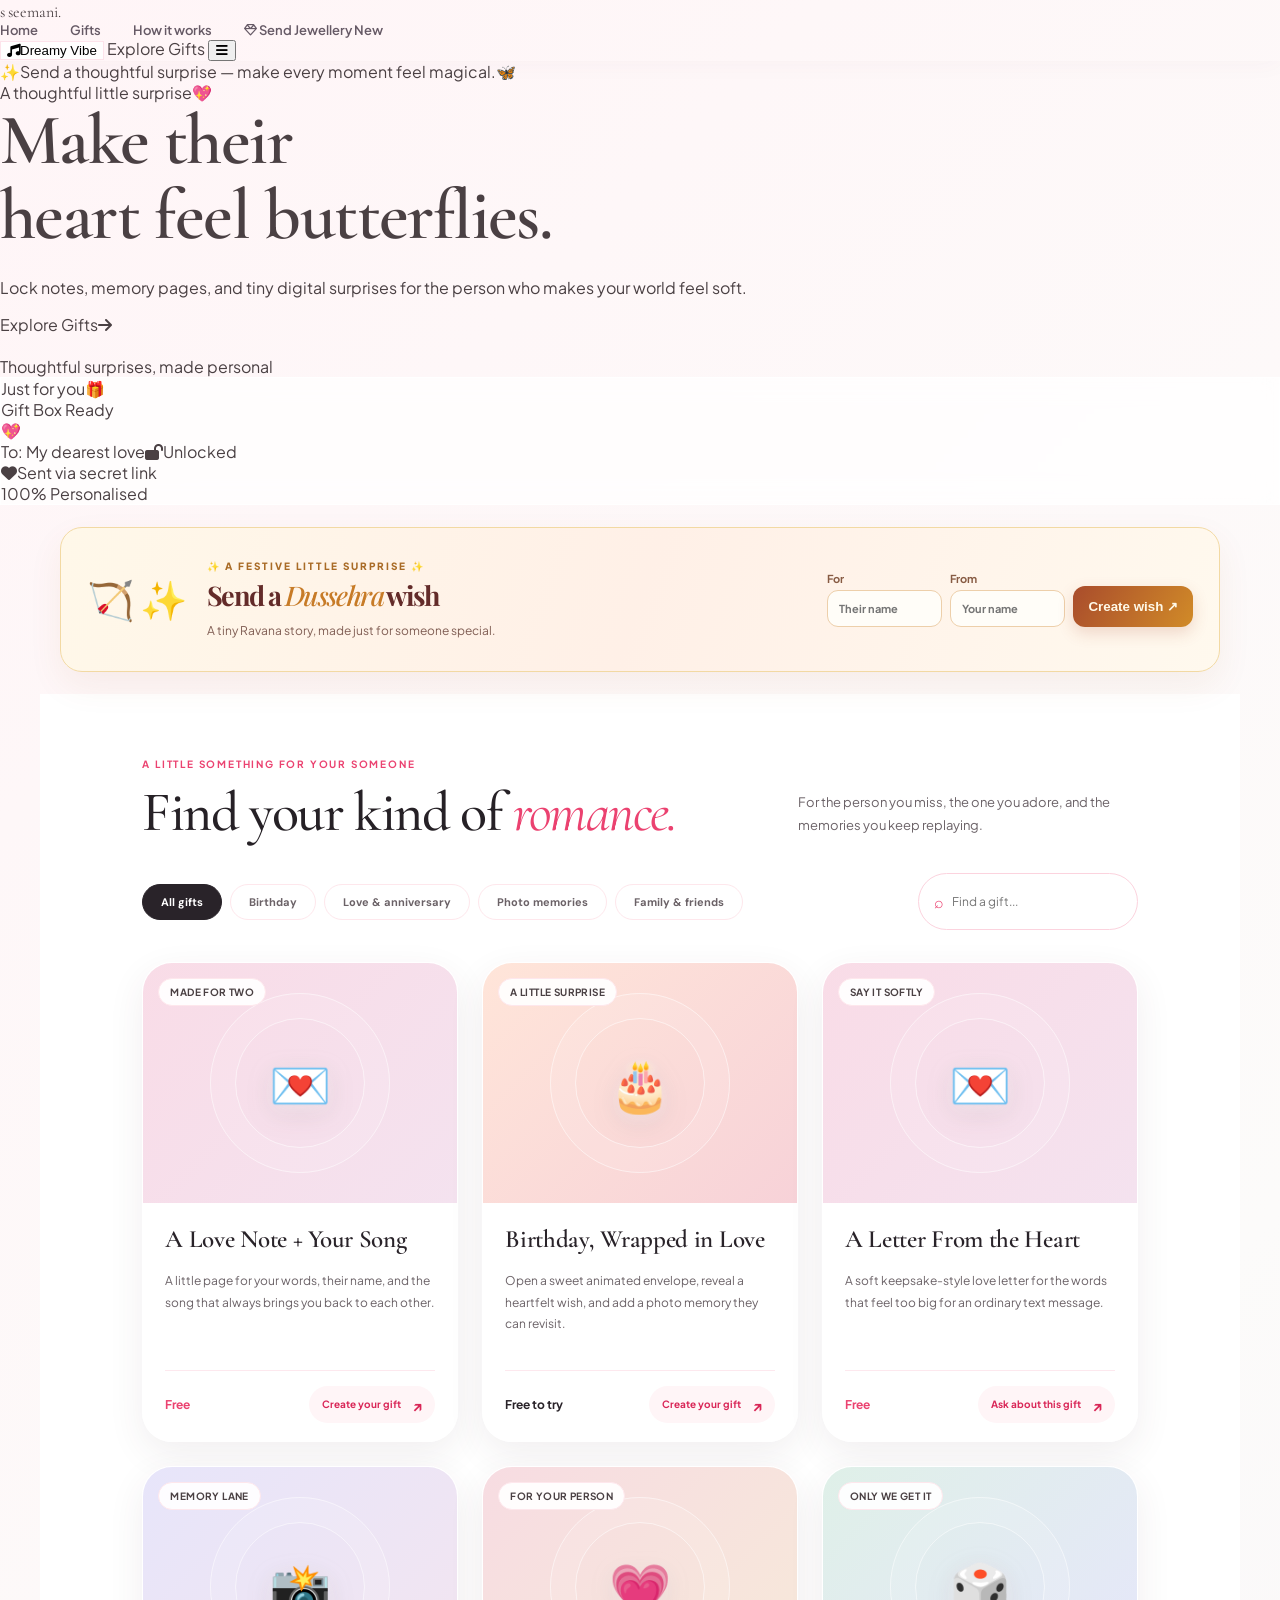
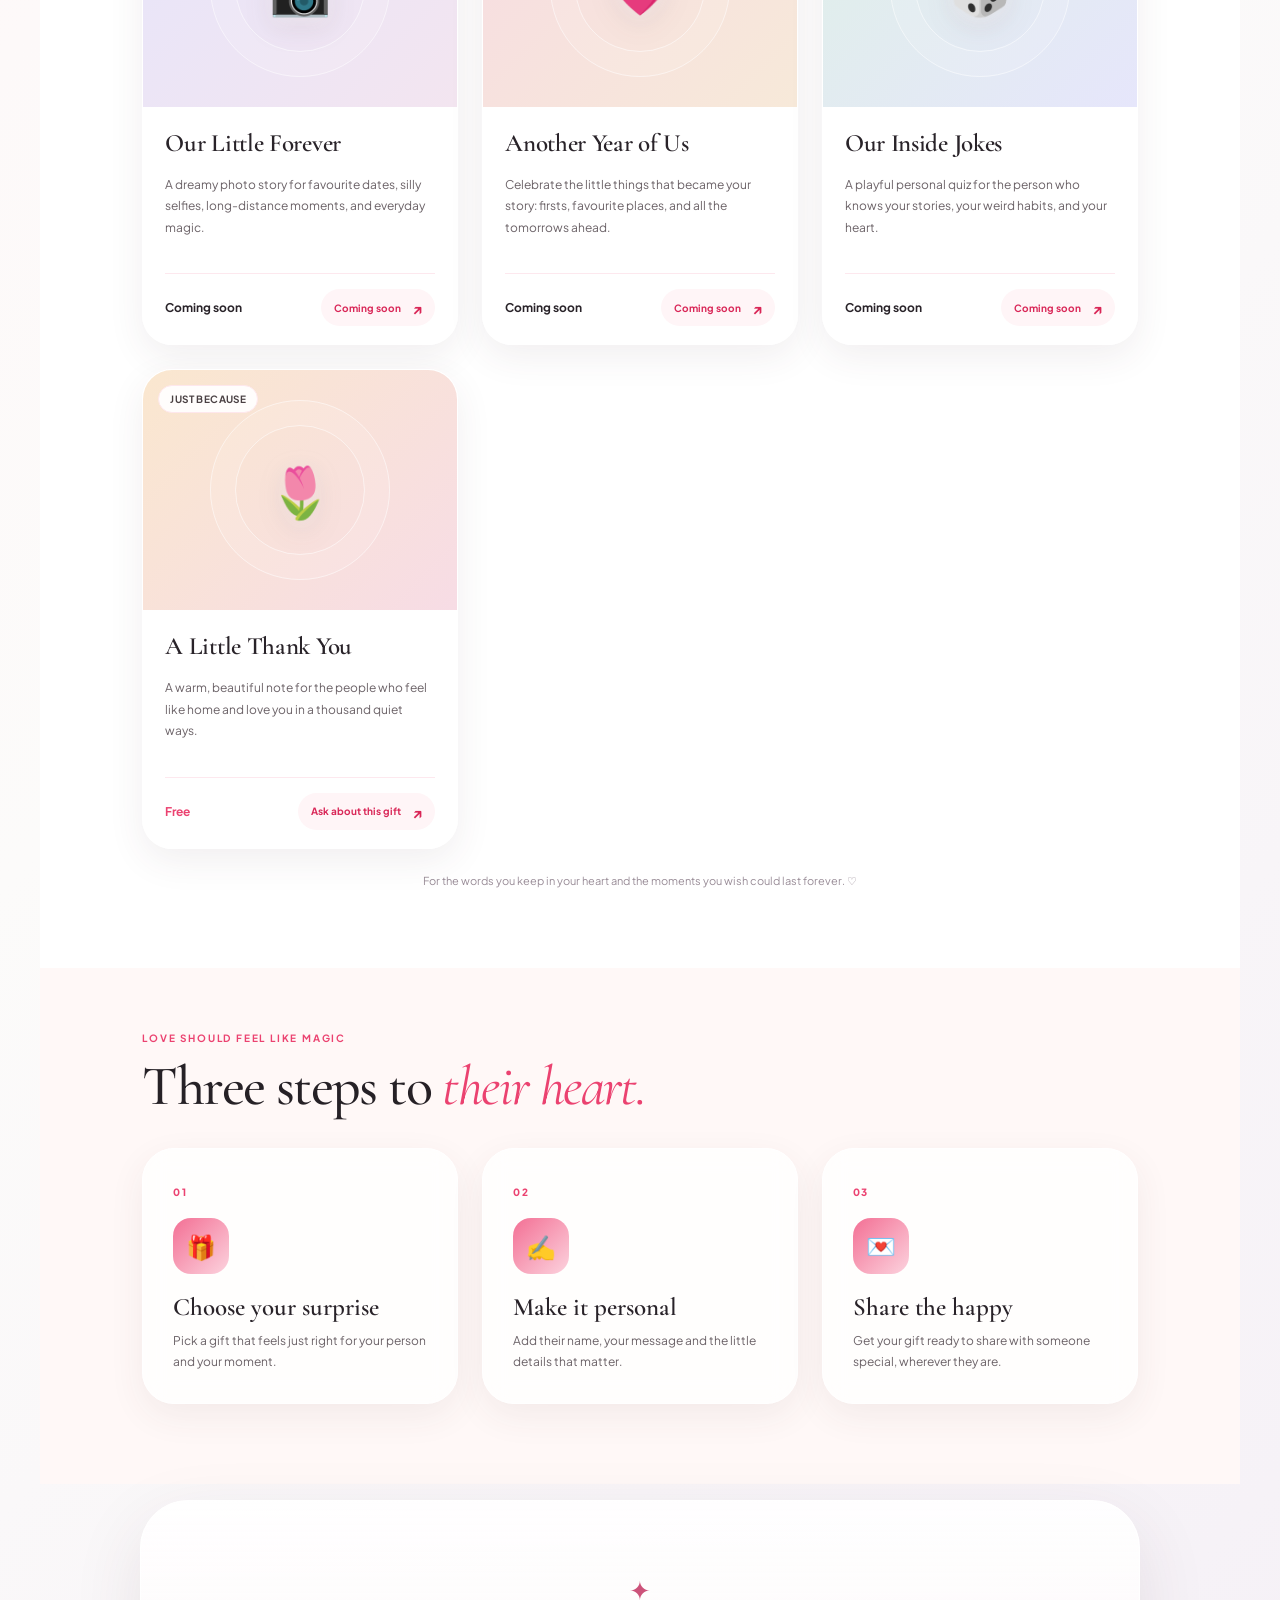
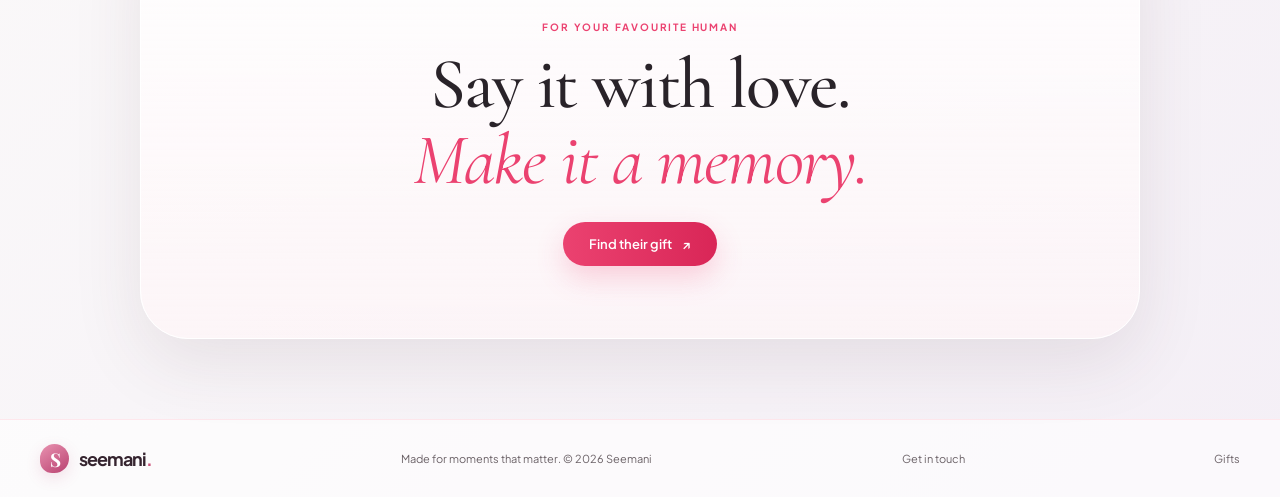
==== index.html @ 8d1d0d41 "Match homepage to supplied dreamy blush reference design" ====
<!doctype html>
<html lang="en">
<head>
  <meta charset="utf-8">
  <meta name="viewport" content="width=device-width, initial-scale=1">
  <title>Digital Gifts & Birthday Surprises | Seemani</title>
  <meta name="description" content="Create thoughtful digital gifts, birthday surprises, love letters and photo memories with Seemani. Personalize a gift and share it with someone special.">
  <link rel="canonical" href="https://seemani.in/">
  <meta name="theme-color" content="#fff8f5">
  <meta property="og:title" content="Digital Gifts & Birthday Surprises | Seemani">
  <meta property="og:description" content="Little moments, unforgettable surprises. Discover digital gifts from Seemani.">
  <meta property="og:url" content="https://seemani.in/">
  <meta property="og:type" content="website">
  <link rel="preconnect" href="https://fonts.googleapis.com">
  <link rel="preconnect" href="https://fonts.gstatic.com" crossorigin>
  <link href="https://fonts.googleapis.com/css2?family=DM+Sans:wght@400;500;600;700&family=Playfair+Display:wght@500;600;700&display=swap" rel="stylesheet">
  <link rel="stylesheet" href="gifts/store.css">
  <script src="https://cdn.tailwindcss.com"></script>
  <script>
    tailwind.config={theme:{extend:{colors:{blush:{50:'#fff5f7',100:'#fee7ec',200:'#fcd3de',300:'#f8a5bc',400:'#f36f94',500:'#eb4270',600:'#d92657'},cream:{50:'#fcfbfa',100:'#f7f4f0',200:'#ede7de',300:'#dfd4c5'},lavender:{50:'#fbf9fc',100:'#f4eff6',200:'#e8def0'}},fontFamily:{serif:['"Cormorant Garamond"','serif'],sans:['"Plus Jakarta Sans"','sans-serif']},animation:{float:'float 6s ease-in-out infinite','pulse-slow':'pulse 4s cubic-bezier(0.4,0,0.6,1) infinite'},keyframes:{float:{'0%,100%':{transform:'translateY(0px)'},'50%':{transform:'translateY(-12px)'}}}}}};
  </script>
  <link href="https://fonts.googleapis.com/css2?family=Cormorant+Garamond:ital,wght@0,400;0,500;0,600;1,400;1,600&family=Plus+Jakarta+Sans:wght@300;400;500;600;700&display=swap" rel="stylesheet">
  <link rel="stylesheet" href="https://cdnjs.cloudflare.com/ajax/libs/font-awesome/6.4.0/css/all.min.css">

  <style id="dussehra-gif-layout-hotfix">
    /* A shared GIF wish is a static card layout, never the scroll-stage overlay. */
    #dussehra-story.gif-wish .dussehra-sticky {
      display: flex;
      flex-direction: column;
      align-items: center;
      justify-content: flex-start;
      width: 100%;
      box-sizing: border-box;
    }
    #dussehra-story.gif-wish .dussehra-comic,
    #dussehra-story.gif-wish.is-wish .dussehra-comic {
      position: relative !important;
      inset: auto !important;
      left: auto !important;
      right: auto !important;
      bottom: auto !important;
      transform: none !important;
      float: none !important;
      flex: 0 1 auto;
      width: min(620px, 100%) !important;
      max-width: 100% !important;
      margin: 0 auto !important;
      box-sizing: border-box;
      align-self: center;
    }
    #dussehra-story.gif-wish .dussehra-from-plaque,
    #dussehra-story.gif-wish.is-wish .dussehra-from-plaque {
      display: none !important;
    }
  </style>

<style id="seemani-responsive-overrides">
*,*::before,*::after{box-sizing:border-box}img,video,iframe{max-width:100%}body{overflow-x:clip}
.topbar{gap:12px;flex-wrap:wrap}.topbar nav{display:flex;align-items:center;justify-content:flex-end;gap:clamp(10px,2vw,26px);flex-wrap:wrap}.topbar nav a{white-space:nowrap}
.hero{gap:clamp(24px,5vw,70px)}.hero-copy,.hero-art{min-width:0}.section-wrap{width:min(1160px,calc(100% - 40px));margin-inline:auto}
.dussehra-strip{min-width:0}.dussehra-form,.dussehra-form label{min-width:0}.dussehra-form input{max-width:100%}.dussehra-share-row{flex-wrap:wrap}.dussehra-share-row input{min-width:0}
.dussehra-story,.dussehra-strip{max-width:calc(100% - 32px)}.dussehra-sticky{padding-inline:12px}.dussehra-gif{display:block;width:min(100%,720px);height:auto;max-height:50vh;object-fit:contain}
@media(max-width:760px){
 .topbar{padding:14px 18px;align-items:flex-start}.topbar nav{width:100%;justify-content:flex-start;gap:8px 14px}.topbar nav a{font-size:12px}.topbar nav .nav-cta{margin-left:auto}
 .hero{grid-template-columns:1fr;padding:48px 22px 36px;text-align:center}.hero-copy{order:1}.hero-art{order:0;min-height:260px;transform:scale(.9);transform-origin:center}
 .hero h1{font-size:clamp(36px,9vw,54px);line-height:1.05}.hero-text{max-width:38ch;margin-inline:auto}.social-proof{justify-content:center}
 .section-heading{gap:12px;align-items:flex-start;flex-direction:column}.section-intro{max-width:55ch}.toolbar{gap:12px}.filters{display:flex;flex-wrap:wrap}.search{width:100%}
 .product-grid{grid-template-columns:repeat(2,minmax(0,1fr));gap:12px}.product-card{min-width:0}.product-info{padding:12px}.product-info h3{overflow-wrap:anywhere}
 .dussehra-strip{display:grid;grid-template-columns:auto minmax(0,1fr);gap:12px;padding:16px}.dussehra-strip-art{align-self:start}.dussehra-strip-copy{min-width:0}.dussehra-strip-copy h2{font-size:clamp(22px,5vw,28px)}
 .dussehra-form,.dussehra-share{grid-column:1/-1;width:100%}.dussehra-form{grid-template-columns:repeat(2,minmax(0,1fr))}.dussehra-form label,.dussehra-form input{min-width:0;width:100%}.dussehra-form button{grid-column:1/-1;width:100%}
 .dussehra-share-row input{flex:1 1 100%;width:100%}.dussehra-share-row button{flex:1}.dussehra-story-head{padding:28px 16px 12px}.dussehra-scroll-track{height:180vh}
 .dussehra-sticky{min-height:440px;height:88svh;max-height:760px}.dussehra-moon{width:120px;height:120px;right:5%;top:8%}.dussehra-ravana{height:220px;width:100%}
 .dussehra-heads{gap:0}.dussehra-head{width:clamp(27px,7.7vw,46px);height:clamp(37px,9vw,54px);font-size:clamp(16px,4.7vw,25px);border-width:1px}.dussehra-head:before{font-size:12px;top:-13px}
 .dussehra-body{width:100px;height:125px}.ravana-face{font-size:40px}.dussehra-arrow{font-size:56px;right:2%;top:-45px}
 .dussehra-comic{width:min(92%,420px);padding:14px 12px;bottom:12%}.dussehra-comic strong{font-size:clamp(21px,6vw,30px)}.dussehra-story-end{font-size:16px}
 .steps{grid-template-columns:1fr}footer{gap:14px}
}
@media(max-width:420px){
 .topbar{padding:12px 14px}.brand{font-size:20px}.topbar nav{gap:8px 10px}.topbar nav a{font-size:11px}.topbar nav .nav-cta{padding:9px 11px}
 .hero{padding-inline:16px}.hero-art{min-height:220px;transform:scale(.78);margin:-10px 0}.product-grid{grid-template-columns:1fr}.product-art{height:220px}
 .dussehra-story,.dussehra-strip{max-width:calc(100% - 20px);width:calc(100% - 20px)}.dussehra-form{grid-template-columns:1fr}.dussehra-form button{grid-column:auto}
 .dussehra-head{width:clamp(25px,7vw,31px);height:35px;font-size:17px}.dussehra-body{width:88px;height:112px}.ravana-face{font-size:34px}.dussehra-comic{bottom:10%}
}
</style>


<style id="reference-homepage-theme">
body{font-family:'Plus Jakarta Sans',sans-serif!important;background:linear-gradient(135deg,#fff5f7 0%,#fcfbfa 50%,#f4eff6 100%)!important;color:#4a4043}
.font-serif{font-family:'Cormorant Garamond',serif!important}
.glass-card{background:rgba(255,255,255,.75);backdrop-filter:blur(12px);-webkit-backdrop-filter:blur(12px);border:1px solid rgba(255,255,255,.8)}
.glass-pill{background:rgba(255,255,255,.85);backdrop-filter:blur(8px);border:1px solid rgba(248,165,188,.3)}
.reveal{opacity:0;transform:translateY(30px);transition:opacity .8s cubic-bezier(.16,1,.3,1),transform .8s cubic-bezier(.16,1,.3,1)}
.reveal.active{opacity:1;transform:translateY(0)}
.reference-header{box-shadow:0 3px 24px rgba(100,60,75,.035)}
.reference-nav a{white-space:nowrap}
.reference-nav.mobile-open{display:flex!important;position:absolute;top:100%;left:12px;right:12px;padding:12px;background:rgba(255,255,255,.97);border:1px solid #fee7ec;border-radius:20px;box-shadow:0 18px 40px rgba(80,40,60,.12);flex-direction:column;align-items:stretch;gap:4px}
.reference-nav.mobile-open a{padding:12px;border-radius:12px}
#main-navigation a:hover{background-color:rgba(255,245,247,.7)}
.announcement-spacer{height:1px}
.collections.section-wrap,.how.section-wrap{width:min(1200px,calc(100% - 32px));margin-left:auto;margin-right:auto}
.collections{padding-top:4rem;padding-bottom:5rem}
.collections .section-heading{display:flex;align-items:end;justify-content:space-between;gap:24px;margin-bottom:2rem}
.collections .eyebrow,.how .eyebrow,.closing .eyebrow{color:#eb4270;letter-spacing:.18em;font-size:10px;font-weight:700;text-transform:uppercase}
.collections h2,.how h2{font-family:'Cormorant Garamond',serif;font-size:clamp(2.3rem,5vw,3.5rem);font-weight:500;line-height:1.05;color:#262126}
.collections h2 em,.how h2 em,.closing h2 em{color:#eb4270;font-weight:400}
.collections .section-intro{max-width:340px;color:#6b6267;font-size:13px;line-height:1.8}
.collections .toolbar{display:flex;align-items:center;justify-content:space-between;gap:16px;margin-bottom:2rem;flex-wrap:wrap}
.collections .filters{display:flex;flex-wrap:wrap;gap:8px}
.collections .filter{border-radius:999px;padding:10px 18px;background:rgba(255,255,255,.8);border:1px solid #fee7ec;color:#6b6267;font-size:11px;font-weight:700;transition:all .2s}
.collections .filter.active,.collections .filter:hover{background:#292329;color:white;border-color:#292329}
.collections .search{display:flex;align-items:center;gap:8px;border-radius:999px;border:1px solid #fcd3de;background:rgba(255,255,255,.78);padding:9px 15px;min-width:220px;color:#eb4270}
.collections .search input{background:transparent;border:0;outline:0;min-width:0;width:100%;font:inherit;font-size:12px;color:#4a4043}
.product-grid{display:grid;grid-template-columns:repeat(3,minmax(0,1fr));gap:24px}
.product-card{background:rgba(255,255,255,.75);backdrop-filter:blur(12px);border:1px solid rgba(255,255,255,.9);border-radius:30px;overflow:hidden;box-shadow:0 12px 36px rgba(80,50,60,.08);display:flex;flex-direction:column;min-width:0;transition:transform .3s,box-shadow .3s}
.product-card:hover{transform:translateY(-5px);box-shadow:0 22px 50px rgba(80,50,60,.13)}
.product-art{height:240px;position:relative;overflow:hidden;display:flex;align-items:center;justify-content:center}
.product-image{position:absolute;inset:0;width:100%;height:100%;object-fit:cover;opacity:.86}
.product-label{position:absolute;top:15px;left:15px;z-index:2;background:rgba(255,255,255,.92);padding:7px 11px;border-radius:999px;font-size:10px;font-weight:700;color:#4a4043;border:1px solid #fee7ec}
.product-emoji{position:relative;z-index:1;font-size:50px;filter:drop-shadow(0 6px 12px rgba(80,40,60,.12))}
.product-info{padding:22px 22px 18px;display:flex;flex-direction:column;flex:1}
.product-info h3{font-family:'Cormorant Garamond',serif;font-size:25px;line-height:1.15;font-weight:600;color:#292329}
.product-info p{font-size:12px;line-height:1.8;color:#6b6267;margin-top:8px;flex:1}
.product-bottom{display:flex;align-items:center;justify-content:space-between;gap:10px;border-top:1px solid rgba(248,165,188,.25);margin-top:18px;padding-top:15px}
.product-bottom .price{font-size:12px;font-weight:700;color:#292329}
.product-bottom .price.free{color:#eb4270}
.product-link{display:inline-flex;align-items:center;gap:6px;border-radius:999px;padding:9px 13px;background:#fff5f7;color:#d92657;font-size:10px;font-weight:700;text-align:center}
.steps{display:grid;grid-template-columns:repeat(3,minmax(0,1fr));gap:24px}
.step{position:relative;background:rgba(255,255,255,.76);backdrop-filter:blur(12px);border:1px solid white;border-radius:32px;padding:30px;box-shadow:0 12px 36px rgba(80,50,60,.07);transition:transform .3s}
.step:hover{transform:translateY(-5px)}
.step-number{font-size:10px;font-weight:800;letter-spacing:.16em;color:#eb4270}
.step-icon{width:56px;height:56px;border-radius:18px;background:linear-gradient(135deg,#f36f94,#fcd3de);display:flex;align-items:center;justify-content:center;font-size:24px;margin:18px 0}
.step h3{font-family:'Cormorant Garamond',serif;font-size:25px;font-weight:600;color:#292329;margin-bottom:8px}
.step p{font-size:12px;line-height:1.8;color:#6b6267}
.how{padding-top:4rem;padding-bottom:5rem}
.how .section-heading{margin-bottom:2rem}
.closing{position:relative;overflow:hidden;text-align:center;width:min(1000px,calc(100% - 32px));margin:1rem auto 5rem;padding:clamp(38px,7vw,72px) 20px;border-radius:48px;border:1px solid white;background:linear-gradient(180deg,rgba(255,255,255,.9),rgba(255,245,247,.65));box-shadow:0 24px 70px rgba(80,50,60,.1)}
.closing h2{font-family:'Cormorant Garamond',serif;font-size:clamp(2.5rem,6vw,4.5rem);line-height:1.05;font-weight:500;color:#292329;margin:10px 0 24px}
.closing .primary-btn{display:inline-flex;align-items:center;gap:10px;text-decoration:none;background:linear-gradient(90deg,#eb4270,#d92657);color:white;padding:14px 26px;border-radius:999px;font-size:13px;font-weight:600;box-shadow:0 12px 28px rgba(235,66,112,.22)}
footer{display:flex;align-items:center;justify-content:space-between;gap:16px;flex-wrap:wrap;padding:24px max(20px,calc((100vw - 1200px)/2));background:rgba(255,255,255,.65);border-top:1px solid #fee7ec;color:#6b6267;font-size:11px}
@media(max-width:767px){
 .reference-nav{display:none}
 .reference-nav.mobile-open{display:flex!important}
 .collections .section-heading{align-items:flex-start;flex-direction:column}
 .collections .section-intro{max-width:520px}
 .product-grid{grid-template-columns:repeat(2,minmax(0,1fr));gap:12px}
 .product-art{height:clamp(145px,38vw,220px)}
 .product-info{padding:14px}
 .product-info h3{font-size:20px}
 .product-bottom{align-items:flex-start;flex-direction:column}
 .product-link{max-width:100%}
 .steps{grid-template-columns:1fr}
 .closing{border-radius:30px}
 footer{justify-content:center;text-align:center}
}
@media(max-width:430px){
 .product-grid{grid-template-columns:1fr}
 .product-art{height:220px}
 .product-info{padding:18px}
 .product-info h3{font-size:23px}
 .product-bottom{flex-direction:row;align-items:center}
 .collections .filters{gap:6px}
 .collections .filter{padding:9px 12px;font-size:10px}
 .collections .search{width:100%;min-width:0}
}
@media(prefers-reduced-motion:reduce){.reveal{opacity:1;transform:none;transition:none}*,*:before,*:after{scroll-behavior:auto!important;animation-duration:.01ms!important;animation-iteration-count:1!important;transition-duration:.01ms!important}}
</style>

</head>
<body>
  <header class="reference-header sticky top-0 z-40 bg-white/70 backdrop-blur-md border-b border-blush-100/60 transition-all duration-300">
    <div class="max-w-7xl mx-auto px-4 sm:px-6 lg:px-8 min-h-20 py-3 flex items-center justify-between gap-3">
      <a href="./" class="flex items-center space-x-2 group shrink-0" aria-label="Seemani home">
        <span class="w-10 h-10 rounded-full bg-gradient-to-tr from-blush-400 to-blush-200 flex items-center justify-center text-white font-serif text-xl shadow-md shadow-blush-200 group-hover:scale-105 transition-transform">s</span>
        <span class="font-serif text-2xl tracking-wide font-bold text-gray-800">seemani<span class="text-blush-500">.</span></span>
      </a>
      <nav id="main-navigation" aria-label="Main navigation" class="reference-nav hidden md:flex items-center gap-5 lg:gap-8 text-sm font-medium text-gray-600">
        <a href="./" class="hover:text-blush-500 transition-colors">Home</a>
        <a href="#collections" class="hover:text-blush-500 transition-colors">Gifts</a>
        <a href="#how-it-works" class="hover:text-blush-500 transition-colors">How it works</a>
        <a href="/jwellery/" class="text-blush-500 font-semibold hover:opacity-80 transition-opacity flex items-center gap-1.5"><i class="fa-regular fa-gem text-xs"></i> Send Jewellery <span class="bg-blush-100 text-blush-600 text-[10px] px-1.5 py-0.5 rounded-full uppercase tracking-wider">New</span></a>
      </nav>
      <div class="flex items-center gap-2 sm:gap-3 shrink-0">
        <button type="button" id="music-btn" class="glass-pill px-3 py-2 rounded-full text-xs font-semibold text-gray-700 hover:bg-blush-50 transition-all flex items-center gap-2 shadow-sm" aria-pressed="false" title="Toggle dreamy vibe"><i class="fa-solid fa-music text-blush-400" id="music-icon"></i><span class="hidden sm:inline" id="music-text">Dreamy Vibe</span></button>
        <a href="#collections" class="bg-gradient-to-r from-blush-500 to-blush-400 text-white px-4 sm:px-5 py-2.5 rounded-full text-xs sm:text-sm font-medium shadow-md shadow-blush-200 hover:shadow-lg hover:from-blush-600 hover:to-blush-500 transition-all whitespace-nowrap">Explore Gifts</a>
        <button type="button" id="mobile-menu-btn" class="md:hidden w-10 h-10 rounded-full border border-blush-200 bg-white/80 text-gray-700 flex items-center justify-center" aria-label="Open navigation" aria-expanded="false" aria-controls="main-navigation"><i class="fa-solid fa-bars"></i></button>
      </div>
    </div>
  </header>
  <div class="bg-gradient-to-r from-blush-50 via-pink-50 to-lavender-50 border-b border-blush-100 py-3 px-4 text-center">
    <div class="max-w-7xl mx-auto flex items-center justify-center gap-2 text-xs sm:text-sm text-gray-700">
      <span class="text-blush-500 text-base">✨</span><span class="font-medium">Send a thoughtful surprise — make every moment feel magical.</span><span class="text-blush-500 text-base hidden sm:inline">🦋</span>
    </div>
  </div>
  <main>
    <section class="relative pt-10 sm:pt-12 pb-14 sm:pb-20 px-4 sm:px-6 lg:px-8 max-w-7xl mx-auto overflow-hidden">
      <div class="grid grid-cols-1 lg:grid-cols-12 gap-8 lg:gap-12 items-center">
        <div class="lg:col-span-7 space-y-6 text-center lg:text-left reveal">
          <div class="inline-flex items-center space-x-2 px-3.5 py-1.5 rounded-full bg-blush-100/70 border border-blush-200 text-blush-600 text-xs font-semibold tracking-wide uppercase"><span>A thoughtful little surprise</span><span>💖</span></div>
          <h1 class="font-serif text-5xl sm:text-7xl lg:text-8xl font-normal text-gray-900 tracking-tight leading-[1.05]">Make their<br>heart <span class="italic font-light text-blush-500 font-serif">feel butterflies.</span></h1>
          <p class="text-gray-600 text-base sm:text-lg max-w-xl mx-auto lg:mx-0 font-normal leading-relaxed">Lock notes, memory pages, and tiny digital surprises for the person who makes your world feel soft.</p>
          <div class="flex flex-wrap items-center justify-center lg:justify-start gap-4 pt-2">
            <a href="#collections" class="bg-gray-900 text-white px-7 sm:px-8 py-3.5 sm:py-4 rounded-full font-medium text-sm shadow-xl shadow-gray-200 hover:bg-blush-500 hover:shadow-blush-200 transition-all transform hover:-translate-y-1 inline-flex items-center gap-2"><span>Explore Gifts</span><i class="fa-solid fa-arrow-right text-xs"></i></a>
            <div class="flex items-center gap-3 px-4 py-2 bg-white/60 rounded-full border border-blush-100 shadow-sm">
              <div class="flex -space-x-2"><img class="w-7 h-7 rounded-full border-2 border-white object-cover" src="https://images.unsplash.com/photo-1534528741775-53994a69daeb?w=100&auto=format&fit=crop&q=80" alt=""><img class="w-7 h-7 rounded-full border-2 border-white object-cover" src="https://images.unsplash.com/photo-1517841905240-472988babdf9?w=100&auto=format&fit=crop&q=80" alt=""><img class="w-7 h-7 rounded-full border-2 border-white object-cover" src="https://images.unsplash.com/photo-1539571696357-5a69c17a67c6?w=100&auto=format&fit=crop&q=80" alt=""></div>
              <span class="text-xs font-semibold text-gray-700">Thoughtful surprises, made personal</span>
            </div>
          </div>
        </div>
        <div class="lg:col-span-5 relative flex justify-center reveal mt-5 lg:mt-0">
          <div class="absolute w-64 h-64 sm:w-72 sm:h-72 bg-gradient-to-tr from-blush-200 to-pink-200 rounded-full blur-3xl opacity-60 -z-10 animate-pulse-slow"></div>
          <div class="glass-card p-5 sm:p-8 rounded-[2.5rem] shadow-2xl relative w-full max-w-md border border-white/80 animate-float">
            <div class="absolute -top-4 -right-1 sm:-right-2 bg-white px-4 py-1.5 rounded-full shadow-md border border-blush-100 text-xs font-bold text-blush-500 flex items-center gap-1.5 animate-bounce"><span>Just for you</span><span>🎁</span></div>
            <div class="bg-gradient-to-br from-blush-100 via-pink-50 to-lavender-50 rounded-3xl p-5 sm:p-6 relative overflow-hidden flex flex-col items-center text-center">
              <div class="absolute top-3 left-4 text-[10px] sm:text-xs font-semibold text-blush-600 tracking-wider uppercase">Gift Box Ready</div>
              <div class="my-6 sm:my-7 relative">
                <div class="w-32 h-32 sm:w-36 sm:h-36 bg-gradient-to-br from-blush-400 to-blush-500 rounded-3xl shadow-xl flex items-center justify-center transform rotate-3 hover:rotate-0 transition-transform duration-500 relative">
                  <div class="absolute inset-y-0 w-8 bg-pink-200/90 shadow-inner"></div><div class="absolute inset-x-0 h-8 bg-pink-200/90 shadow-inner"></div><div class="absolute -top-6 w-16 h-8 border-4 border-pink-200 rounded-full -rotate-12"></div><div class="absolute -top-6 w-16 h-8 border-4 border-pink-200 rounded-full rotate-12"></div><div class="relative z-10 text-white text-3xl">💖</div>
                </div>
              </div>
              <div class="bg-white/80 backdrop-blur-sm px-4 py-2 rounded-2xl shadow-sm border border-blush-100 text-xs font-medium text-gray-700 flex items-center justify-between gap-3 w-full"><span class="text-gray-500">To: My dearest love</span><span class="text-blush-500 font-bold whitespace-nowrap"><i class="fa-solid fa-lock-open mr-1"></i>Unlocked</span></div>
            </div>
            <div class="mt-6 flex items-center justify-between gap-3 px-2"><div class="flex items-center gap-2 text-gray-500 text-xs"><i class="fa-solid fa-heart text-blush-400"></i><span>Sent via secret link</span></div><span class="text-[10px] sm:text-xs font-bold text-gray-800 bg-blush-50 px-3 py-1 rounded-full border border-blush-100 text-right">100% Personalised</span></div>
          </div>
        </div>
      </div>
    </section>
    <section class="dussehra-strip" aria-label="Create a Dussehra greeting"><div class="dussehra-strip-art">🏹 ✨</div><div class="dussehra-strip-copy"><p>✨ A FESTIVE LITTLE SURPRISE ✨</p><h2>Send a <em>Dussehra</em> wish</h2><span>A tiny Ravana story, made just for someone special.</span></div><form id="dussehra-form" class="dussehra-form"><label><span>For</span><input id="dussehra-to" maxlength="48" required placeholder="Their name"></label><label><span>From</span><input id="dussehra-from" maxlength="48" required placeholder="Your name"></label><button type="submit">Create wish ↗</button></form><div id="dussehra-share" class="dussehra-share" hidden><label for="dussehra-share-url">Your shareable wish link</label><div class="dussehra-share-row"><input id="dussehra-share-url" readonly aria-label="Shareable Dussehra wish URL"><button id="dussehra-copy" type="button">Copy link</button><button id="dussehra-native-share" type="button">Share ↗</button></div><p>Anyone opening this link will see your names and the animated Dussehra story.</p></div></section>
    <section id="dussehra-story" class="dussehra-story" hidden><div class="dussehra-story-head"><p>THE TEN-HEADED GIGGLE</p><h2>Scroll to tell the <em>Dussehra story</em></h2><span>Watch the magic unfold as you scroll.</span></div><button id="dussehra-play" class="dussehra-play" type="button">▶ Play the story</button><div class="dussehra-scroll-track" id="dussehra-track"><div class="dussehra-sticky"><img class="dussehra-gif" src="/serverless/seemani_ravana_dussehra.gif" alt="Animated Ravana Dussehra greeting" loading="eager"><div class="dussehra-moon"></div><div class="dussehra-festive-lights">✦　·　✧　·　✦　·　✧　·　✦</div><div class="dussehra-ravana"><div class="dussehra-heads" id="dussehra-heads"></div><div class="dussehra-body"><span class="ravana-crown">♛</span><span class="ravana-face">😆</span><span class="ravana-tummy">✦</span></div><div class="dussehra-arrow" id="dussehra-arrow">➶</div></div><div class="dussehra-comic" id="dussehra-comic"><span class="comic-stars">✦ ✧ ✦</span><strong id="dussehra-message">Happy Dussehra!</strong><small id="dussehra-signoff">With festive wishes ♡</small></div><p class="dussehra-scroll-hint" id="dussehra-hint">↓ SCROLL TO MAKE MAGIC ↓</p><div class="dussehra-ground"></div></div></div><p class="dussehra-story-end">May goodness win, laughter stay, and your year shine bright. ✨</p><div class="dussehra-create-own"><p>Want to surprise someone your own way?</p><a href="gifts/#collections" class="dussehra-own-btn">Create your own <span aria-hidden="true">↗</span></a></div></section>
    <section class="collections section-wrap" id="collections">
      <div class="section-heading"><div><p class="eyebrow">A LITTLE SOMETHING FOR YOUR SOMEONE</p><h2>Find your kind of <em>romance.</em></h2></div><p class="section-intro">For the person you miss, the one you adore, and the memories you keep replaying.</p></div>
      <div class="toolbar">
        <div class="filters" role="group" aria-label="Filter products">
          <button class="filter active" data-category="all" aria-pressed="true">All gifts</button>
          <button class="filter" data-category="birthday" aria-pressed="false">Birthday</button>
          <button class="filter" data-category="love" aria-pressed="false">Love & anniversary</button>
          <button class="filter" data-category="memories" aria-pressed="false">Photo memories</button>
          <button class="filter" data-category="family" aria-pressed="false">Family & friends</button>
        </div>
        <label class="search"><span aria-hidden="true">⌕</span><input id="search" type="search" placeholder="Find a gift..." aria-label="Search gifts"></label>
      </div>
      <div id="product-grid" class="product-grid" aria-live="polite"><div class="loading-card">Finding something lovely for you…</div></div>
      <p class="catalog-note" id="catalog-note">More thoughtful surprises are on the way.</p>
    </section>
    <section class="how section-wrap" id="how-it-works">
      <div class="section-heading"><div><p class="eyebrow">LOVE SHOULD FEEL LIKE MAGIC</p><h2>Three steps to <em>their heart.</em></h2></div></div>
      <div class="steps">
        <article class="step"><span class="step-number">01</span><div class="step-icon">🎁</div><h3>Choose your surprise</h3><p>Pick a gift that feels just right for your person and your moment.</p></article>
        <article class="step"><span class="step-number">02</span><div class="step-icon">✍️</div><h3>Make it personal</h3><p>Add their name, your message and the little details that matter.</p></article>
        <article class="step"><span class="step-number">03</span><div class="step-icon">💌</div><h3>Share the happy</h3><p>Get your gift ready to share with someone special, wherever they are.</p></article>
      </div>
    </section>
    <section class="closing">
      <div class="closing-spark">✦</div><p class="eyebrow">FOR YOUR FAVOURITE HUMAN</p><h2>Say it with love.<br><em>Make it a memory.</em></h2><a href="#collections" class="primary-btn">Find their gift <span aria-hidden="true">↗</span></a>
    </section>
  </main>
  <footer><a class="brand" href="./"><span class="brand-mark">S</span><span>seemani<span class="brand-dot">.</span></span></a><p>Made for moments that matter. © <span id="year"></span> Seemani</p><a href="mailto:hello@seemani.in">Get in touch</a><a href="gifts/">Gifts</a></footer>
  <style>
    .dussehra-strip{margin:22px auto 0;width:min(1160px,calc(100% - 36px));min-height:145px;display:flex;align-items:center;gap:24px;padding:22px 28px;border:1px solid #f2d9a3;border-radius:22px;background:radial-gradient(ellipse at 8% 10%,#fff0cf 0,transparent 40%),linear-gradient(110deg,#fff8e9,#fff0e7 52%,#fff9ee);box-shadow:0 14px 35px #a15a1912;position:relative;overflow:hidden}
    .dussehra-strip-art{font-size:28px;display:flex;gap:5px;align-items:center;flex-shrink:0}.dussehra-strip-art span:first-child{font-size:48px;filter:drop-shadow(0 4px 4px #c77d3540)}
    .dussehra-strip-copy{flex:1;min-width:180px}.dussehra-strip-copy p,.dussehra-story-head p{font-size:10px;letter-spacing:2px;color:#a96b26;font-weight:800;margin:0 0 5px}.dussehra-strip-copy h2{font:700 27px 'Playfair Display',serif;color:#632b29;margin:0 0 5px}.dussehra-strip-copy h2 em{color:#c77b27}.dussehra-strip-copy>span{font-size:12px;color:#805e54}
    .dussehra-form{display:flex;align-items:end;gap:9px}.dussehra-form label{display:grid;gap:5px;font-size:11px;font-weight:700;color:#875b43}.dussehra-form input{width:125px;min-width:0;padding:11px 12px;border:1px solid #edcfaa;border-radius:11px;background:#fffdf8;font:inherit;color:#632b29;outline-color:#d49a46}.dussehra-form button,.dussehra-play{border:0;border-radius:12px;background:linear-gradient(120deg,#a94c2c,#d18b28);color:#fff9e8;padding:13px 15px;font-weight:800;white-space:nowrap;cursor:pointer;box-shadow:0 6px 16px #a94c2c30}
    .dussehra-share{flex:1 0 100%;margin:4px 0 0;padding:13px 15px;border:1px solid #ebd0a7;border-radius:14px;background:#fffdf8}.dussehra-share[hidden]{display:none}.dussehra-share>label{display:block;font-size:11px;font-weight:800;color:#875b43;margin-bottom:7px}.dussehra-share-row{display:flex;gap:7px}.dussehra-share-row input{flex:1;min-width:0;border:1px solid #edcfaa;border-radius:9px;padding:10px;font:12px 'DM Sans',sans-serif;color:#632b29;background:white}.dussehra-share-row button{border:0;border-radius:9px;padding:10px 12px;background:#713c36;color:#fff8e8;font-size:11px;font-weight:800;cursor:pointer;white-space:nowrap}.dussehra-share>p{font-size:11px;color:#805e54;margin:7px 0 0}.dussehra-form{flex-wrap:wrap}
    .dussehra-story{margin:24px auto 45px;width:min(1160px,calc(100% - 36px));border-radius:25px;overflow:hidden;background:linear-gradient(180deg,#17122c,#2d1640 70%,#6b2b30);color:#fff5d7;position:relative}.dussehra-story[hidden]{display:none}.dussehra-story-head{text-align:center;padding:35px 18px 12px}.dussehra-story-head h2{font:700 clamp(26px,4vw,42px) 'Playfair Display',serif;margin:5px 0 8px}.dussehra-story-head h2 em{color:#ffd28b}.dussehra-story-head>span{font-size:13px;color:#e5c9d4}.dussehra-play{display:block;margin:8px auto 0;background:linear-gradient(120deg,#e2a34c,#bd4b51);position:relative;z-index:3}
    .dussehra-scroll-track{height:230vh;position:relative}.dussehra-sticky{height:100vh;min-height:510px;max-height:850px;position:sticky;top:0;overflow:hidden;display:flex;flex-direction:column;align-items:center;justify-content:center;background:radial-gradient(ellipse at 50% 43%,#65325e 0,transparent 48%),linear-gradient(180deg,#17122c,#3b1b45 75%,#6b2b30)}
    .dussehra-moon{position:absolute;width:190px;height:190px;top:7%;right:12%;border-radius:50%;background:radial-gradient(circle,#ffe9b3 0,#ffcb8b70 45%,transparent 70%);opacity:.6}.dussehra-festive-lights{position:absolute;top:8%;color:#ffd78b;letter-spacing:8px;animation:dussehraTwinkle 2.5s ease-in-out infinite alternate}.dussehra-ground{position:absolute;bottom:-90px;left:-5%;width:110%;height:170px;background:radial-gradient(ellipse,#b65a4e 0,#602c45 45%,transparent 72%);border-radius:50%}
    .dussehra-ravana{position:relative;width:min(720px,94%);height:300px;z-index:2;display:flex;justify-content:center;align-items:flex-end;transform:translateY(0)}.dussehra-heads{position:absolute;top:12px;width:100%;display:flex;justify-content:center;gap:clamp(0px,.7vw,8px);z-index:2}.dussehra-head{width:clamp(35px,7.4vw,64px);height:clamp(45px,8vw,68px);border:2px solid #ffd786;border-radius:48% 48% 42% 42%;background:linear-gradient(145deg,#ffcf8a,#d86b4b);box-shadow:0 0 18px #ffbe6245;display:flex;align-items:center;justify-content:center;font-size:clamp(22px,3.5vw,34px);position:relative;transform-origin:bottom center;transition:transform .55s cubic-bezier(.2,.8,.2,1),opacity .35s}.dussehra-head:before{content:'♛';position:absolute;top:-17px;color:#ffe8a1;font-size:17px;text-shadow:0 0 7px #ffc45c}.dussehra-head:nth-child(even){margin-top:18px}.dussehra-body{width:150px;height:170px;border-radius:70px 70px 30px 30px;background:linear-gradient(120deg,#f4a34e,#b93f3d);border:3px solid #ffd68a;display:flex;flex-direction:column;align-items:center;justify-content:center;gap:2px;box-shadow:0 0 35px #ffbd5a40;position:relative}.ravana-crown{font-size:28px;color:#ffe9a5}.ravana-face{font-size:57px;line-height:1.05}.ravana-tummy{font-size:24px;color:#ffedb4}.dussehra-arrow{position:absolute;right:8%;top:-100px;font-size:76px;color:#fff0b5;text-shadow:0 0 20px #ffbd5d;opacity:0;transform:rotate(35deg);z-index:4}.dussehra-comic{position:absolute;z-index:5;bottom:19%;left:50%;transform:translate(-50%,18px) scale(.85);width:min(440px,86%);padding:18px 22px;border:3px solid #ffd991;border-radius:22px;background:#fff7dc;color:#692b37;text-align:center;opacity:0;transition:opacity .5s,transform .5s;box-shadow:0 10px 35px #11071c66}.dussehra-comic:after{content:'';position:absolute;bottom:-17px;left:50%;border-width:17px 15px 0;border-style:solid;border-color:#ffd991 transparent transparent;transform:translateX(-50%)}.dussehra-comic strong{display:block;font:700 clamp(24px,4vw,36px) 'Playfair Display',serif;color:#a64b26;text-shadow:0 1px #ffdda0}.dussehra-comic small{display:block;margin-top:8px;font-weight:700;color:#7d4c45}.comic-stars{display:block;color:#d69b36;letter-spacing:9px;margin-bottom:6px}.dussehra-scroll-hint{position:absolute;z-index:5;bottom:7%;font-size:10px;letter-spacing:2px;color:#ffe2a2;animation:dussehraHint 1.5s ease-in-out infinite}.dussehra-story-end{text-align:center;padding:18px;font:italic 19px 'Playfair Display',serif;color:#ffe0a2}
    .dussehra-story.is-fallen .dussehra-head{transform:translate(var(--fall-x,0px),220px) rotate(var(--fall-r,70deg));opacity:.15}.dussehra-story.is-fallen .dussehra-arrow{opacity:1;top:16%;transition:top .65s ease,opacity .2s}.dussehra-story.is-wish .dussehra-head{transform:translateY(0) rotate(0);opacity:1}.dussehra-story.is-wish .dussehra-comic{opacity:1;transform:translate(-50%,0) scale(1)}.dussehra-story.is-wish .dussehra-scroll-hint{opacity:0}
    @keyframes dussehraTwinkle{from{opacity:.35;transform:translateY(0)}to{opacity:1;transform:translateY(5px)}}@keyframes dussehraHint{50%{transform:translateY(7px);opacity:.55}}
    @media(max-width:850px){.dussehra-strip{flex-wrap:wrap;gap:13px;padding:20px}.dussehra-strip-copy{flex:1}.dussehra-form{width:100%;display:grid;grid-template-columns:1fr 1fr}.dussehra-form input{width:100%;box-sizing:border-box}.dussehra-form button{grid-column:1/-1}.dussehra-strip-art{font-size:22px}.dussehra-story{width:calc(100% - 20px)}.dussehra-ravana{height:260px}.dussehra-body{width:120px;height:145px}.ravana-face{font-size:47px}.dussehra-head:nth-child(even){margin-top:12px}.dussehra-comic{bottom:14%}}
    @media(prefers-reduced-motion:reduce){.dussehra-head,.dussehra-comic{transition:none!important}.dussehra-festive-lights,.dussehra-scroll-hint{animation:none!important}}
  </style>
  <script>
  (() => {
    const form=document.getElementById('dussehra-form'), story=document.getElementById('dussehra-story'), track=document.getElementById('dussehra-track'), heads=document.getElementById('dussehra-heads'), msg=document.getElementById('dussehra-message'), sign=document.getElementById('dussehra-signoff'), play=document.getElementById('dussehra-play');
    if(!form||!story||!track||!heads)return;
    const faces=['😆','😜','😹','😏','😂','😈','🤭','😎','😝','🤣'];
    faces.forEach((face,i)=>{const h=document.createElement('span');h.className='dussehra-head';h.textContent=face;h.style.setProperty('--fall-x',((i%2?1:-1)*(22+(i%4)*13))+'px');h.style.setProperty('--fall-r',((i%2?1:-1)*(45+(i%3)*25))+'deg');h.setAttribute('aria-label','Ravana head '+(i+1));heads.appendChild(h)});
    let animFrame=0, autoTimer=null, generated=false;
    function progress(){if(!generated)return;const rect=track.getBoundingClientRect(), available=track.offsetHeight-innerHeight;const p=Math.max(0,Math.min(1,-rect.top/Math.max(1,available)));story.classList.toggle('is-fallen',p>=.28&&p<.66);story.classList.toggle('is-wish',p>=.66);if(p<.28){story.classList.remove('is-fallen','is-wish')}const hint=document.getElementById('dussehra-hint');if(hint)hint.textContent=p<.28?'↓ SCROLL — HERE COME THE ARROWS ↓':p<.66?'✨ TEN HEADS DOWN! KEEP GOING ✨':'🎉 THE FESTIVE WISH IS HERE 🎉'}
    function onScroll(){if(!animFrame)animFrame=requestAnimationFrame(()=>{progress();animFrame=0})}
    form.addEventListener('submit',e=>{e.preventDefault();const to=document.getElementById('dussehra-to').value.trim(),from=document.getElementById('dussehra-from').value.trim();if(!to||!from)return;msg.textContent='Happy Dussehra, '+to+'!';sign.textContent='With festive wishes, from '+from+' ♡';story.hidden=false;generated=true;story.classList.remove('is-fallen','is-wish');story.scrollIntoView({behavior:matchMedia('(prefers-reduced-motion: reduce)').matches?'auto':'smooth',block:'start'});setTimeout(progress,450)});
    window.addEventListener('scroll',onScroll,{passive:true});window.addEventListener('resize',onScroll);
    play.addEventListener('click',()=>{if(autoTimer)clearInterval(autoTimer);const reduced=matchMedia('(prefers-reduced-motion: reduce)').matches;let p=0;track.scrollIntoView({behavior:reduced?'auto':'smooth',block:'start'});autoTimer=setInterval(()=>{p+=.012;const max=track.offsetHeight-innerHeight;window.scrollTo({top:window.scrollY+max*.012,behavior:'auto'});if(p>=1){clearInterval(autoTimer);autoTimer=null;progress()}},reduced?30:40)});
  })();
  </script>
  <style>
.dussehra-strip{margin:22px auto;width:min(1160px,calc(100% - 36px));display:flex;align-items:center;gap:20px;padding:22px 26px;border:1px solid #f2d9a3;border-radius:22px;background:linear-gradient(110deg,#fff8e9,#fff0e7,#fff9ee);box-shadow:0 14px 35px #a15a1912}.dussehra-strip-art{font-size:38px}.dussehra-strip-copy{flex:1}.dussehra-strip-copy p,.dussehra-story-head p{font-size:10px;letter-spacing:2px;color:#a96b26;font-weight:800;margin:0 0 5px}.dussehra-strip-copy h2{font:700 27px 'Playfair Display',serif;color:#632b29;margin:0 0 5px}.dussehra-strip-copy h2 em{color:#c77b27}.dussehra-strip-copy>span{font-size:12px;color:#805e54}.dussehra-form{display:flex;align-items:end;gap:8px}.dussehra-form label{display:grid;gap:5px;font-size:11px;font-weight:700;color:#875b43}.dussehra-form input{width:115px;padding:11px;border:1px solid #edcfaa;border-radius:11px;background:#fffdf8;font:inherit}.dussehra-form button,.dussehra-play{border:0;border-radius:12px;background:linear-gradient(120deg,#a94c2c,#d18b28);color:#fff9e8;padding:13px 15px;font-weight:800;cursor:pointer}.dussehra-story{margin:24px auto 45px;width:min(1160px,calc(100% - 36px));border-radius:25px;overflow:hidden;background:linear-gradient(180deg,#17122c,#2d1640 70%,#6b2b30);color:#fff5d7}.dussehra-story[hidden]{display:none}.dussehra-story-head{text-align:center;padding:35px 18px 12px}.dussehra-story-head h2{font:700 clamp(26px,4vw,42px) 'Playfair Display',serif;margin:5px 0 8px}.dussehra-story-head h2 em{color:#ffd28b}.dussehra-story-head>span{font-size:13px;color:#e5c9d4}.dussehra-play{display:block;margin:8px auto;position:relative;z-index:3}.dussehra-scroll-track{height:230vh;position:relative}.dussehra-sticky{height:100vh;min-height:510px;max-height:850px;position:sticky;top:0;overflow:hidden;display:flex;flex-direction:column;align-items:center;justify-content:center;background:radial-gradient(ellipse at 50% 43%,#65325e,transparent 48%),linear-gradient(180deg,#17122c,#3b1b45 75%,#6b2b30)}.dussehra-moon{position:absolute;width:190px;height:190px;top:7%;right:12%;border-radius:50%;background:radial-gradient(circle,#ffe9b3,#ffcb8b70 45%,transparent 70%);opacity:.6}.dussehra-festive-lights{position:absolute;top:8%;color:#ffd78b;letter-spacing:8px;animation:dussehraTwinkle 2.5s ease-in-out infinite alternate}.dussehra-ground{position:absolute;bottom:-90px;width:110%;height:170px;background:radial-gradient(ellipse,#b65a4e,#602c45 45%,transparent 72%);border-radius:50%}.dussehra-ravana{position:relative;width:min(720px,94%);height:300px;z-index:2;display:flex;justify-content:center;align-items:flex-end}.dussehra-heads{position:absolute;top:12px;width:100%;display:flex;justify-content:center;gap:clamp(0px,.7vw,8px);z-index:2}.dussehra-head{width:clamp(35px,7.4vw,64px);height:clamp(45px,8vw,68px);border:2px solid #ffd786;border-radius:48% 48% 42% 42%;background:linear-gradient(145deg,#ffcf8a,#d86b4b);display:flex;align-items:center;justify-content:center;font-size:clamp(22px,3.5vw,34px);position:relative;transition:transform .55s,opacity .35s;transform-origin:bottom center}.dussehra-head:before{content:'♛';position:absolute;top:-17px;color:#ffe8a1;font-size:17px}.dussehra-head:nth-child(even){margin-top:18px}.dussehra-body{width:150px;height:170px;border-radius:70px 70px 30px 30px;background:linear-gradient(120deg,#f4a34e,#b93f3d);border:3px solid #ffd68a;display:flex;flex-direction:column;align-items:center;justify-content:center;gap:2px;box-shadow:0 0 35px #ffbd5a40}.ravana-crown{font-size:28px;color:#ffe9a5}.ravana-face{font-size:57px}.ravana-tummy{font-size:24px;color:#ffedb4}.dussehra-arrow{position:absolute;right:8%;top:-100px;font-size:76px;color:#fff0b5;opacity:0;z-index:4}.dussehra-comic{position:absolute;z-index:5;bottom:19%;left:50%;transform:translate(-50%,18px) scale(.85);width:min(440px,86%);padding:18px 22px;border:3px solid #ffd991;border-radius:22px;background:#fff7dc;color:#692b37;text-align:center;opacity:0;transition:opacity .5s,transform .5s}.dussehra-comic strong{display:block;font:700 clamp(24px,4vw,36px) 'Playfair Display',serif;color:#a64b26}.dussehra-comic small{display:block;margin-top:8px;font-weight:700;color:#7d4c45}.comic-stars{display:block;color:#d69b36;letter-spacing:9px;margin-bottom:6px}.dussehra-scroll-hint{position:absolute;z-index:5;bottom:7%;font-size:10px;letter-spacing:2px;color:#ffe2a2;animation:dussehraHint 1.5s infinite}.dussehra-story.is-fallen .dussehra-head{transform:translate(var(--fall-x,0px),220px) rotate(var(--fall-r,70deg));opacity:.15}.dussehra-story.is-fallen .dussehra-arrow{opacity:1;top:16%;transition:top .65s}.dussehra-story.is-wish .dussehra-head{transform:none;opacity:1}.dussehra-story.is-wish .dussehra-comic{opacity:1;transform:translate(-50%,0) scale(1)}.dussehra-story.is-wish .dussehra-scroll-hint{opacity:0}.dussehra-story-end{text-align:center;padding:18px 18px 8px;font:italic 19px 'Playfair Display',serif;color:#ffe0a2}.dussehra-create-own{text-align:center;padding:0 18px 32px}.dussehra-create-own p{margin:0 0 12px;color:#e9c9d5;font-size:13px}.dussehra-own-btn{display:inline-flex;gap:12px;padding:14px 24px;border-radius:999px;border:1px solid #ffe0a0;background:linear-gradient(120deg,#ffdc93,#e7a746 55%,#c75a4d);color:#451c30;text-decoration:none;font-weight:800;box-shadow:0 0 28px #ffca6b55}.dussehra-own-btn:hover{transform:translateY(-3px)}@keyframes dussehraTwinkle{to{opacity:1;transform:translateY(5px)}}@keyframes dussehraHint{50%{transform:translateY(7px);opacity:.55}}@media(max-width:850px){.dussehra-strip{flex-wrap:wrap;gap:13px;padding:20px}.dussehra-form{width:100%;display:grid;grid-template-columns:1fr 1fr}.dussehra-form input{width:100%;box-sizing:border-box}.dussehra-form button{grid-column:1/-1}.dussehra-story{width:calc(100% - 20px)}.dussehra-ravana{height:260px}.dussehra-body{width:120px;height:145px}.dussehra-comic{bottom:14%}}@media(prefers-reduced-motion:reduce){.dussehra-head,.dussehra-comic{transition:none!important}.dussehra-festive-lights,.dussehra-scroll-hint{animation:none!important}}
</style>
<script>
(()=>{const form=document.getElementById('dussehra-form'),story=document.getElementById('dussehra-story'),track=document.getElementById('dussehra-track'),heads=document.getElementById('dussehra-heads'),msg=document.getElementById('dussehra-message'),sign=document.getElementById('dussehra-signoff'),play=document.getElementById('dussehra-play');if(!form||!story||!track||!heads)return;['👑','👑','👑','👑','👑💖','👑','👑','👑','👑','👑'].forEach((face,i)=>{const h=document.createElement('span');h.className='dussehra-head ravan-head'+(i===4?' main-center-head':'');h.textContent=face;h.style.setProperty('--i',i+1);h.style.setProperty('--head-index',i);h.style.setProperty('--fall-x',((i%2?1:-1)*(22+(i%4)*13))+'px');h.style.setProperty('--fall-r',((i%2?1:-1)*(45+(i%3)*25))+'deg');heads.appendChild(h)});heads.classList.add('heads-container');let frame=0,auto=null,generated=false;function progress(){if(!generated)return;const rect=track.getBoundingClientRect(),max=track.offsetHeight-innerHeight,p=Math.max(0,Math.min(1,-rect.top/Math.max(1,max)));story.classList.toggle('is-fallen',p>=.28&&p<.66);story.classList.toggle('is-wish',p>=.66);if(p<.28)story.classList.remove('is-fallen','is-wish')}function onScroll(){if(!frame)frame=requestAnimationFrame(()=>{progress();frame=0})}const share=document.getElementById('dussehra-share'),shareUrl=document.getElementById('dussehra-share-url'),copy=document.getElementById('dussehra-copy'),nativeShare=document.getElementById('dussehra-native-share');function makeWish(to,from,autoplay){story.classList.add('gif-wish');const storyTitle=story.querySelector('.dussehra-story-head h2'),storySubtitle=story.querySelector('.dussehra-story-head>span');if(storyTitle)storyTitle.textContent='A little Dussehra wish, just for you';if(storySubtitle)storySubtitle.textContent='A little festive magic, made especially for you.';document.getElementById('dussehra-to').value=to;document.getElementById('dussehra-from').value=from;msg.textContent='Happy Dussehra, '+to+'!';sign.textContent='With festive wishes, from '+from+' ♡';story.hidden=false;generated=true;story.classList.remove('is-fallen','is-wish');const url=new URL(window.location.href);url.search='';url.searchParams.set('dussehra','1');url.searchParams.set('to',to);url.searchParams.set('from',from);shareUrl.value=url.toString();share.hidden=false;if(autoplay){form.closest('.dussehra-strip').querySelector('.dussehra-strip-copy').style.display='none';form.style.display='none';story.scrollIntoView({behavior:'auto',block:'start'});setTimeout(()=>{story.classList.add('gif-wish');story.scrollIntoView({behavior:'auto',block:'start'});},250)}else{story.scrollIntoView({behavior:matchMedia('(prefers-reduced-motion: reduce)').matches?'auto':'smooth',block:'start'});setTimeout(progress,450)}}form.addEventListener('submit',e=>{e.preventDefault();const to=document.getElementById('dussehra-to').value.trim(),from=document.getElementById('dussehra-from').value.trim();if(!to||!from)return;makeWish(to,from,false)});copy.addEventListener('click',async()=>{try{await navigator.clipboard.writeText(shareUrl.value);copy.textContent='Copied!';setTimeout(()=>copy.textContent='Copy link',1800)}catch{shareUrl.focus();shareUrl.select();document.execCommand('copy');copy.textContent='Copied!';setTimeout(()=>copy.textContent='Copy link',1800)}});nativeShare.addEventListener('click',async()=>{if(navigator.share){try{await navigator.share({title:'A Dussehra wish for you',text:'A little Dussehra surprise, made just for you ✨',url:shareUrl.value})}catch(e){}}else{copy.click()}});window.addEventListener('scroll',onScroll,{passive:true});window.addEventListener('resize',onScroll);play.addEventListener('click',()=>{if(auto)clearInterval(auto);let p=0;const max=track.offsetHeight-innerHeight;track.scrollIntoView({behavior:'smooth',block:'start'});auto=setInterval(()=>{p+=.012;window.scrollTo({top:window.scrollY+max*.012,behavior:'auto'});if(p>=1){clearInterval(auto);auto=null;progress()}},40)});const params=new URLSearchParams(window.location.search);if(params.get('dussehra')==='1'&&params.get('to')&&params.get('from'))makeWish(params.get('to').slice(0,48),params.get('from').slice(0,48),true)})();
</script>
  <style id="dussehra-reference-motion">
/* Reference-video pass: portrait story stage, glowing cloudscape, golden fairy lights and confetti. */
.dussehra-story{width:min(560px,calc(100% - 24px));border:1px solid #e9bd72;box-shadow:0 24px 70px #26132b30;background:#17132c}
.dussehra-story-head{padding:24px 16px 10px}
.dussehra-story-head>span{display:block}
.dussehra-scroll-track{height:310vh}
.dussehra-sticky{height:100svh;min-height:600px;max-height:none;background:radial-gradient(ellipse at 50% 70%,#fff3c9 0,transparent 12%),radial-gradient(ellipse at 50% 80%,#d5edff 0,transparent 38%),linear-gradient(180deg,#2c1d45 0%,#6b4b83 22%,#c9e8fb 52%,#f9e5cf 100%)}
.dussehra-sticky:before{content:"";position:absolute;inset:0;background:radial-gradient(circle at 15% 20%,#fff9d8 0 1px,transparent 3px),radial-gradient(circle at 76% 25%,#fff9d8 0 2px,transparent 4px),radial-gradient(circle at 35% 48%,#fff 0 1px,transparent 3px),radial-gradient(circle at 85% 62%,#fff 0 2px,transparent 4px),radial-gradient(circle at 18% 72%,#fff5ce 0 2px,transparent 4px);background-size:120px 130px,170px 160px,95px 120px,150px 150px,190px 170px;animation:dussehraGlitter 5s linear infinite;pointer-events:none;z-index:1}
.dussehra-moon{width:150px;height:150px;top:9%;right:calc(50% - 75px);background:radial-gradient(circle,#fff4c7 0,#ffe4a380 43%,transparent 72%);opacity:.9}
.dussehra-festive-lights{top:2%;left:-4%;width:108%;font-size:15px;letter-spacing:6px;white-space:nowrap;color:#ffe8a7;text-shadow:0 0 10px #fff0b0}
.dussehra-ground{height:230px;bottom:-100px;background:radial-gradient(ellipse at 50% 15%,#fff8e2 0,#e7f4ff 26%,#f8d4bf 56%,transparent 75%)}
.dussehra-ravana{height:340px;width:min(520px,98%);margin-top:-35px;filter:drop-shadow(0 12px 8px #5c3a5740)}
.dussehra-heads{top:20px;gap:2px;align-items:flex-start}
.dussehra-head{width:clamp(29px,8.3vw,48px);height:clamp(39px,10vw,54px);font-size:clamp(18px,5vw,26px);border:2px solid #f5c86a;border-radius:45% 45% 38% 38%;background:linear-gradient(145deg,#ffe1a0,#e98c51);box-shadow:0 0 15px #fff2b2}
.dussehra-head:before{top:-15px;font-size:15px}
.dussehra-head:nth-child(even){margin-top:10px}
.dussehra-body{width:142px;height:178px;border-radius:58px 58px 28px 28px;background:linear-gradient(120deg,#ffcf76,#df713c 60%,#a83f36);border:3px solid #f8d27c;box-shadow:0 0 30px #ffdb8240}
.ravana-crown{font-size:30px}.ravana-face{font-size:60px}.ravana-tummy{font-size:25px}
.dussehra-arrow{right:9%;top:-100px;font-size:82px;color:#fff4c2;text-shadow:0 0 18px #ffb82e,0 0 35px #fff}
.dussehra-comic{bottom:17%;width:min(370px,82%);border-radius:25px;background:linear-gradient(145deg,#fff9e8,#ffe5a8);border:3px solid #d99b36;box-shadow:0 0 0 5px #fff5d44a,0 15px 45px #49223b45}
.dussehra-comic:after{border-color:#d99b36 transparent transparent}
.dussehra-comic strong{font-size:clamp(25px,6vw,35px);color:#9c3f29;text-shadow:0 2px #ffe8a8}
.dussehra-comic small{color:#744a37}
.dussehra-scroll-hint{bottom:4%;color:#fff7d4;text-shadow:0 1px 5px #62364d}
.dussehra-story-end{padding:20px 16px 8px}
.dussehra-create-own{padding-bottom:28px}
.dussehra-own-btn{box-shadow:0 0 28px #ffca6b66,0 6px 18px #1b0d2c55}
.dussehra-from-plaque{position:absolute;z-index:6;bottom:7%;left:50%;transform:translateX(-50%);width:min(300px,72%);padding:10px 14px;border:2px solid #e5bd70;border-radius:22px;background:linear-gradient(180deg,#fff7dd,#f4d59a);color:#74402c;text-align:center;font:700 15px 'Playfair Display',serif;box-shadow:0 5px 18px #58344a30;opacity:0;transition:opacity .45s,transform .45s}
.dussehra-story.is-wish .dussehra-from-plaque{opacity:1;transform:translateX(-50%) translateY(0)}
.dussehra-confetti{position:absolute;z-index:4;top:-24px;left:var(--x);font-size:var(--size);color:var(--gold);pointer-events:none;animation:dussehraConfetti var(--duration) linear infinite;animation-delay:var(--delay)}
.dussehra-story.is-fallen .dussehra-head{transform:translate(var(--fall-x,0px),clamp(150px,26vh,230px)) rotate(var(--fall-r,70deg));opacity:.1}
.dussehra-story.is-wish .dussehra-head{transform:translateY(0) rotate(0);opacity:1;transition-delay:calc(var(--head-index,0)*35ms)}
@keyframes dussehraGlitter{0%{transform:translateY(0);opacity:.65}50%{opacity:1}100%{transform:translateY(-20px);opacity:.65}}
@keyframes dussehraConfetti{0%{transform:translate3d(0,-10vh,0) rotate(0);opacity:0}12%{opacity:1}100%{transform:translate3d(30px,110vh,0) rotate(540deg);opacity:0}}
@media(max-width:600px){.dussehra-story{width:calc(100% - 16px)}.dussehra-scroll-track{height:300vh}.dussehra-sticky{min-height:580px}.dussehra-ravana{height:300px}.dussehra-comic{bottom:16%}.dussehra-from-plaque{bottom:5%}}
@media(prefers-reduced-motion:reduce){.dussehra-sticky:before,.dussehra-confetti{animation:none!important}.dussehra-head,.dussehra-comic,.dussehra-from-plaque{transition:none!important}}
</style>
<style id="dussehra-user-animation">
.dussehra-animation-section{position:relative;text-align:center;overflow:hidden;border-radius:24px;margin:24px auto 45px;padding:24px 0 0;border:1px solid rgba(255,215,150,.2)}
.festival-badge{font-size:.72rem;letter-spacing:3px;color:#ffd796;margin-bottom:10px;font-weight:700}
.heads-container{display:flex;justify-content:center;gap:4px;position:absolute;top:20px;left:50%;transform:translateX(-50%);width:max-content;max-width:100%;transition:transform .8s cubic-bezier(.175,.885,.32,1.275)}
.ravan-head{font-size:clamp(1.15rem,3.8vw,1.8rem);transition:all .8s ease-in-out;transform-origin:bottom center;animation:laughBounce 1.2s infinite alternate ease-in-out}
.ravan-head:nth-child(5){font-size:clamp(1.25rem,4vw,2rem)}
@keyframes laughBounce{from{translate:0 0;rotate:-3deg}to{translate:0 -6px;rotate:3deg}}
.heads-container.fallen .ravan-head{transform:translateY(180px) rotate(75deg) scale(.8);opacity:.4}
.flying-arrow{position:absolute;left:-100px;top:100px;font-size:1.5rem;transition:transform .8s ease-out,opacity .3s;opacity:0;z-index:5;color:#fff4c2;text-shadow:0 0 18px #ffb82e,0 0 35px #fff}
.flying-arrow.shoot{transform:translateX(min(380px,70vw)) rotate(-15deg);opacity:1}
.speech-bubble{position:absolute;top:-20px;left:50%;width:max-content;max-width:92%;box-sizing:border-box;translate:-50% 0;background:linear-gradient(135deg,#fff3d1,#ffe08a);color:#3b2800;padding:14px 22px;border-radius:20px;box-shadow:0 10px 30px rgba(255,215,150,.4);border:2px solid #ffd700;opacity:0;scale:.5;transition:all .6s cubic-bezier(.175,.885,.32,1.275);z-index:10}
.speech-bubble.show{opacity:1;scale:1}
.speech-bubble:after{content:'';position:absolute;bottom:-10px;left:50%;translate:-50% 0;border-width:10px 10px 0;border-style:solid;border-color:#ffe08a transparent transparent;width:0}
.bubble-text{font-family:'Cormorant Garamond',serif;font-size:clamp(1rem,4vw,1.3rem);font-weight:700;display:block}
.bubble-from{font-size:.75rem;margin-top:4px;color:#614900;font-weight:600}
@media(max-width:600px){.heads-container{gap:0}.ravan-head{font-size:clamp(1rem,5.3vw,1.5rem)}.flying-arrow{top:90px}}
@media(prefers-reduced-motion:reduce){.ravan-head{animation:none}.ravan-head,.flying-arrow,.speech-bubble{transition:none}}

/* GIF-first experience for personalized share links */
.dussehra-gif{display:block;width:min(760px,92%);height:auto;max-height:58vh;object-fit:contain;margin:0 auto 18px;border:1px solid rgba(255,218,150,.6);border-radius:18px;box-shadow:0 18px 48px rgba(0,0,0,.28);position:relative;z-index:2}
.dussehra-story.gif-wish .dussehra-scroll-track{height:auto;min-height:0}
.dussehra-story.gif-wish .dussehra-sticky{position:relative;top:auto;height:auto;min-height:0;max-height:none;padding:28px 14px 30px;overflow:hidden}
.dussehra-story.gif-wish .dussehra-ravana,.dussehra-story.gif-wish .dussehra-arrow,.dussehra-story.gif-wish .dussehra-scroll-hint,.dussehra-story.gif-wish .dussehra-ground,.dussehra-story.gif-wish .dussehra-moon,.dussehra-story.gif-wish .dussehra-festive-lights{display:none}
.dussehra-story.gif-wish .dussehra-comic{position:relative;left:auto;right:auto;bottom:auto;transform:none;opacity:1;box-sizing:border-box;display:flex;flex-direction:column;align-items:center;justify-content:center;gap:8px;width:min(620px,100%);max-width:100%;margin:0 auto;padding:clamp(18px,4vw,30px);text-align:center;overflow:hidden;overflow-wrap:anywhere;word-break:normal;white-space:normal;line-height:1.45;background:linear-gradient(135deg,#fffaf0,#ffe6a3);border:2px solid #ffd58a;border-radius:22px;box-shadow:0 10px 36px rgba(255,198,94,.22);color:#55253b}
.dussehra-story.gif-wish .dussehra-comic .comic-stars{display:block;width:100%;margin:0;text-align:center;line-height:1.2}
.dussehra-story.gif-wish .dussehra-comic strong{display:block;width:100%;max-width:100%;margin:0;color:#a64b26;font-size:clamp(22px,5vw,34px);line-height:1.2;text-align:center;overflow-wrap:anywhere}
.dussehra-story.gif-wish .dussehra-comic small{display:block;width:100%;max-width:100%;margin:0;color:#744a37;font-size:clamp(13px,3.4vw,16px);line-height:1.45;text-align:center;overflow-wrap:anywhere}
.dussehra-story.gif-wish .dussehra-from-plaque{display:none}
.dussehra-story.gif-wish .dussehra-story-head{padding:24px 16px 12px;text-align:center}
.dussehra-story.gif-wish .dussehra-story-head h2,.dussehra-story.gif-wish .dussehra-story-head p,.dussehra-story.gif-wish .dussehra-story-head>span{width:100%;text-align:center;overflow-wrap:anywhere}
.dussehra-story.gif-wish .dussehra-story-head h2{font-size:clamp(24px,5vw,36px);line-height:1.2}
.dussehra-story.gif-wish .dussehra-play{display:none}
@media(max-width:600px){.dussehra-gif{width:100%;max-height:none}.dussehra-story.gif-wish .dussehra-sticky{padding:20px 12px}.dussehra-story.gif-wish .dussehra-comic{width:100%;padding:18px 14px;border-radius:18px}.dussehra-story.gif-wish .dussehra-comic strong{font-size:clamp(21px,6vw,29px)}}
</style>
<script id="dussehra-reference-details">
(()=>{const story=document.getElementById('dussehra-story'),heads=document.getElementById('dussehra-heads'),sticky=document.querySelector('.dussehra-sticky'),sign=document.getElementById('dussehra-signoff');if(!story||!heads||!sticky)return;
const plaque=document.createElement('div');plaque.className='dussehra-from-plaque';plaque.textContent='From: Your Friend';sticky.appendChild(plaque);
[...heads.children].forEach((h,i)=>{h.style.setProperty('--head-index',i);h.style.setProperty('--fall-x',((i%2?1:-1)*(20+(i%4)*14))+'px');h.style.setProperty('--fall-r',((i%2?1:-1)*(70+(i%3)*30))+'deg')});
const symbols=['✦','✧','✺','❋','•'];for(let i=0;i<24;i++){const p=document.createElement('span');p.className='dussehra-confetti';p.textContent=symbols[i%symbols.length];p.style.setProperty('--x',(Math.random()*100)+'%');p.style.setProperty('--size',(8+Math.random()*12)+'px');p.style.setProperty('--duration',(4+Math.random()*6)+'s');p.style.setProperty('--delay',(-Math.random()*10)+'s');p.style.setProperty('--gold',i%3?'#ffe5a1':'#fff7df');sticky.appendChild(p)}
const originalSubmit=document.getElementById('dussehra-form');originalSubmit?.addEventListener('submit',()=>{setTimeout(()=>{plaque.textContent='From: '+(document.getElementById('dussehra-from')?.value.trim()||'Your Friend');},0)});
})();
</script>
<script id="dussehra-user-scroll-trigger">
(()=>{const stage=document.querySelector('.dussehra-ravana'),heads=document.getElementById('dussehra-heads'),arrow=document.getElementById('dussehra-arrow'),bubble=document.getElementById('dussehra-comic');if(!stage||!heads||!arrow||!bubble)return;arrow.classList.add('flying-arrow');bubble.classList.add('speech-bubble');bubble.querySelector('strong')?.classList.add('bubble-text');bubble.querySelector('small')?.classList.add('bubble-from');let triggered=false,timers=[];function reset(){timers.forEach(clearTimeout);timers=[];triggered=false;heads.classList.remove('fallen');arrow.classList.remove('shoot');arrow.style.opacity='';bubble.classList.remove('show')}function trigger(){if(triggered)return;triggered=true;timers.push(setTimeout(()=>arrow.classList.add('shoot'),200));timers.push(setTimeout(()=>{heads.classList.add('fallen');arrow.style.opacity='0'},900));timers.push(setTimeout(()=>{heads.classList.remove('fallen');bubble.classList.remove('hidden');bubble.classList.add('show')},2200))}const observer=new IntersectionObserver(entries=>{for(const entry of entries){if(entry.isIntersecting&&entry.boundingClientRect.top<innerHeight*.6)trigger()}},{threshold:.05});observer.observe(stage);document.getElementById('dussehra-form')?.addEventListener('submit',reset)})();
</script>

<script>
document.addEventListener('DOMContentLoaded',()=>{
  const menuButton=document.getElementById('mobile-menu-btn');
  const nav=document.getElementById('main-navigation');
  if(menuButton&&nav){
    menuButton.addEventListener('click',()=>{
      const open=nav.classList.toggle('mobile-open');
      menuButton.setAttribute('aria-expanded',String(open));
      menuButton.setAttribute('aria-label',open?'Close navigation':'Open navigation');
      menuButton.innerHTML=open?'<i class="fa-solid fa-xmark"></i>':'<i class="fa-solid fa-bars"></i>';
    });
    nav.querySelectorAll('a').forEach(link=>link.addEventListener('click',()=>{
      nav.classList.remove('mobile-open');menuButton.setAttribute('aria-expanded','false');
      menuButton.setAttribute('aria-label','Open navigation');
      menuButton.innerHTML='<i class="fa-solid fa-bars"></i>';
    }));
  }
  const music=document.getElementById('music-btn');
  if(music) music.addEventListener('click',()=>{
    const active=music.getAttribute('aria-pressed')!=='true';
    music.setAttribute('aria-pressed',String(active));
    const text=document.getElementById('music-text'),icon=document.getElementById('music-icon');
    if(text) text.textContent=active?'Dreamy Vibe On':'Dreamy Vibe';
    if(icon){icon.classList.toggle('fa-compact-disc',active);icon.classList.toggle('fa-spin',active);icon.classList.toggle('fa-music',!active);}
    music.classList.toggle('bg-blush-50',active);
  });
  const revealObserver=new IntersectionObserver(entries=>entries.forEach(entry=>{
    if(entry.isIntersecting){entry.target.classList.add('active');revealObserver.unobserve(entry.target);}
  }),{threshold:.08,rootMargin:'0px 0px -30px 0px'});
  document.querySelectorAll('.reveal').forEach(el=>revealObserver.observe(el));
});
</script>

  <script src="gifts/store.js" defer></script>
</body>
</html>
---- gifts/store.css ----
:root{--ink:#29212a;--muted:#756b76;--rose:#d85c79;--rose-dark:#b94060;--cream:#fff8f5;--line:#f0e5e3;--white:#fff;--lilac:#f1eaf8;--peach:#ffe8dc;--serif:"Playfair Display",Georgia,serif;--sans:"DM Sans",Arial,sans-serif}*{box-sizing:border-box}html{scroll-behavior:smooth}body{margin:0;background:var(--cream);color:var(--ink);font-family:var(--sans);-webkit-font-smoothing:antialiased}a{color:inherit;text-decoration:none}.topbar{height:78px;padding:0 max(5vw,22px);display:flex;align-items:center;justify-content:space-between;background:rgba(255,248,245,.92);border-bottom:1px solid rgba(240,229,227,.8);position:sticky;top:0;z-index:10;backdrop-filter:blur(14px)}.brand{display:inline-flex;align-items:center;gap:10px;font-weight:700;font-size:22px;letter-spacing:-1px}.brand-mark{display:grid;place-items:center;width:34px;height:34px;border-radius:12px;background:var(--rose);color:white;font-family:var(--serif);font-size:23px}.brand-dot{color:var(--rose)}nav{display:flex;align-items:center;gap:32px;font-size:13px;font-weight:600}nav>a:not(.nav-cta){color:#655965}nav>a:hover{color:var(--rose-dark)}.nav-cta{padding:12px 17px;border:1px solid #e8cfd4;border-radius:999px}.hero{min-height:510px;display:grid;grid-template-columns:1fr 1fr;align-items:center;gap:5%;padding:76px max(9vw,26px) 82px;background:radial-gradient(ellipse at 78% 40%,#fce8ed 0,transparent 39%),linear-gradient(120deg,#fff8f5,#fff4f0)}.hero-copy{max-width:540px}.eyebrow{font-size:10px;font-weight:700;letter-spacing:2px;color:var(--rose-dark);margin:0 0 20px}.eyebrow-dot{display:inline-block;width:7px;height:7px;border-radius:50%;background:var(--rose);margin-right:8px}h1,h2{font-family:var(--serif);font-weight:600;letter-spacing:-1.6px}h1{font-size:clamp(44px,5.6vw,76px);line-height:1.05;margin:0 0 23px}h1 em,h2 em{font-weight:500;color:var(--rose);font-style:italic}.hero-text{max-width:420px;color:var(--muted);font-size:15px;line-height:1.9;margin-bottom:29px}.primary-btn{display:inline-flex;align-items:center;gap:22px;background:var(--rose);color:#fff;padding:15px 21px;border-radius:8px;font-size:13px;font-weight:700;box-shadow:0 9px 20px #d85c7928;transition:transform .2s,background .2s}.primary-btn:hover{background:var(--rose-dark);transform:translateY(-2px)}.social-proof{display:flex;align-items:center;gap:12px;margin-top:28px;color:var(--muted);font-size:11px}.avatar-stack{display:flex}.avatar-stack span{display:grid;place-items:center;width:25px;height:25px;border:2px solid var(--cream);border-radius:50%;margin-right:-6px;background:#f4dce4;color:#a34460;font-size:12px}.avatar-stack span:nth-child(2){background:#e8dff5}.avatar-stack span:nth-child(3){background:#f9dfcb}.hero-art{min-height:330px;position:relative;display:grid;place-items:center}.gift-box{width:210px;height:185px;background:linear-gradient(140deg,#ef9ab0,#d85c79);border-radius:8px 8px 15px 15px;position:relative;box-shadow:0 30px 55px #b9406030;transform:rotate(-5deg)}.gift-box:before{content:"";position:absolute;left:-13px;top:-25px;width:236px;height:42px;border-radius:7px;background:linear-gradient(120deg,#f7bdc9,#e77996);box-shadow:0 6px 12px #b9406020}.gift-ribbon-v{position:absolute;left:85px;top:-25px;height:210px;width:40px;background:#fff0cfb8}.gift-ribbon-h{position:absolute;left:0;top:72px;width:100%;height:34px;background:#fff0cfb8}.gift-bow{position:absolute;top:-65px;left:79px;font-size:45px;color:#f8e4b7;transform:rotate(8deg)}.gift-shadow{position:absolute;width:260px;height:28px;bottom:24px;left:50%;transform:translateX(-50%);background:#c95b7520;filter:blur(13px);border-radius:50%}.spark{position:absolute;color:var(--rose);font-size:31px}.spark-one{top:25px;left:17%}.spark-two{right:13%;top:76px;color:#b9a2d6}.spark-three{right:16%;bottom:38px;font-size:38px;color:#e4a7b8}.note{position:absolute;padding:12px 16px;border:1px solid #f0e0df;background:#fffdfb;border-radius:10px;box-shadow:0 12px 35px #5630400d;font-size:12px;transform:rotate(-7deg)}.note-top{top:40px;right:7%;display:flex;align-items:center;gap:12px;color:#776674}.note-top span{font-family:var(--serif);font-style:italic;font-size:17px;color:var(--rose)}.note-bottom{bottom:48px;left:4%;transform:rotate(5deg);color:#8b7b8a}.note-bottom span{color:var(--rose)}.section-wrap{padding:85px max(8vw,22px)}.collections{background:#fff}.section-heading{display:flex;align-items:end;justify-content:space-between;gap:30px;margin-bottom:35px}.section-heading .eyebrow{margin-bottom:13px}h2{font-size:clamp(30px,3.7vw,45px);line-height:1.16;margin:0}.section-intro{max-width:285px;color:var(--muted);font-size:13px;line-height:1.8;margin:0 0 4px}.toolbar{display:flex;justify-content:space-between;gap:18px;align-items:center;margin-bottom:28px}.filters{display:flex;gap:8px;flex-wrap:wrap}.filter{border:1px solid var(--line);background:#fff;border-radius:999px;padding:10px 15px;font:600 11px var(--sans);color:#756b76;cursor:pointer}.filter:hover,.filter.active{background:#fbeaf0;border-color:#f2c9d4;color:var(--rose-dark)}.search{display:flex;align-items:center;gap:8px;border:1px solid var(--line);background:#fff;border-radius:999px;padding:0 13px;min-width:180px;color:#998d98}.search input{border:0;outline:0;width:130px;padding:11px 0;font:12px var(--sans);background:transparent;color:var(--ink)}.product-grid{display:grid;grid-template-columns:repeat(3,minmax(0,1fr));gap:22px}.product-card{border:1px solid #f1e8e7;border-radius:13px;overflow:hidden;background:white;transition:transform .22s,box-shadow .22s;min-width:0}.product-card:hover{transform:translateY(-4px);box-shadow:0 16px 35px #5430440c}.product-art{height:190px;display:grid;place-items:center;position:relative;overflow:hidden}.product-art:before,.product-art:after{content:"";position:absolute;border-radius:50%;border:1px solid #ffffff90;width:180px;height:180px}.product-art:after{width:130px;height:130px}.product-emoji{font-size:64px;filter:drop-shadow(0 8px 8px #4a203016);z-index:1}.product-label{position:absolute;top:13px;left:13px;padding:6px 9px;background:#ffffffcf;border-radius:999px;font-size:9px;font-weight:700;letter-spacing:.4px;color:#65515e;z-index:2}.product-info{padding:19px 19px 17px}.product-info h3{font-family:var(--serif);font-size:20px;font-weight:600;letter-spacing:-.3px;margin:0 0 8px}.product-info p{font-size:12px;line-height:1.7;color:var(--muted);min-height:41px;margin:0 0 17px}.product-bottom{display:flex;align-items:center;justify-content:space-between;border-top:1px solid #f4eeee;padding-top:14px}.price{font-size:13px;font-weight:700}.price.free{color:#47886b}.product-link{font-size:11px;font-weight:700;color:var(--rose-dark)}.product-link span{font-size:15px;margin-left:5px}.loading-card,.empty-state{grid-column:1/-1;text-align:center;padding:50px 15px;color:var(--muted);border:1px dashed var(--line);border-radius:12px;font-size:13px}.catalog-note{text-align:center;color:#998c97;font-size:11px;margin:25px 0 0}.how{background:var(--cream)}.how .section-heading{margin-bottom:38px}.steps{display:grid;grid-template-columns:repeat(3,1fr);gap:18px}.step{position:relative;padding:28px 25px;background:#fff;border:1px solid #f1e7e5;border-radius:12px}.step-number{font-size:10px;letter-spacing:1px;font-weight:700;color:#c8a2b0}.step-icon{font-size:29px;margin:22px 0 15px}.step h3{font-family:var(--serif);font-size:20px;margin:0 0 10px}.step p{font-size:12px;line-height:1.8;color:var(--muted);margin:0}.closing{text-align:center;padding:75px 20px 82px;background:#fbe9ed;position:relative;overflow:hidden}.closing-spark{font-size:26px;color:var(--rose);margin-bottom:15px}.closing .eyebrow{margin-bottom:14px}.closing h2{margin-bottom:25px}footer{display:flex;align-items:center;justify-content:space-between;gap:18px;padding:27px max(5vw,22px);background:#fff;font-size:11px;color:var(--muted)}footer .brand{font-size:18px;color:var(--ink)}footer .brand-mark{width:29px;height:29px;font-size:19px}footer p{margin:0}@media(max-width:900px){.hero{padding-left:6vw;padding-right:6vw}.product-grid{grid-template-columns:repeat(2,minmax(0,1fr))}.toolbar{align-items:flex-start;flex-direction:column}.search{width:100%}.search input{width:100%}}@media(max-width:620px){.topbar{height:66px}.brand{font-size:19px}nav{gap:13px}nav>a:not(.nav-cta){display:none}.nav-cta{padding:10px 13px}.hero{grid-template-columns:1fr;padding:62px 24px 35px;gap:8px}.hero-art{min-height:270px;grid-row:1}.gift-box{transform:scale(.82) rotate(-5deg)}.note-top{right:3%;top:22px}.note-bottom{left:0;bottom:20px}.section-wrap{padding:60px 20px}.section-heading{display:block}.section-intro{margin-top:15px}.product-grid{grid-template-columns:1fr 1fr;gap:12px}.product-art{height:140px}.product-emoji{font-size:48px}.product-info{padding:14px 12px}.product-info h3{font-size:17px}.product-info p{font-size:11px;min-height:55px}.product-bottom{align-items:flex-start;gap:8px;flex-direction:column}.filters{gap:6px}.filter{padding:9px 11px;font-size:10px}.steps{grid-template-columns:1fr}.step{padding:23px}.step-icon{margin:12px 0}footer{flex-wrap:wrap;justify-content:center;text-align:center}footer p{order:3;width:100%}}@media(prefers-reduced-motion:reduce){html{scroll-behavior:auto}*,*:before,*:after{transition:none!important}}

/* Dreamy romance refresh */
:root{--ink:#35242f;--muted:#8b7181;--rose:#cc527a;--rose-dark:#9d345c;--cream:#fff8f7;--line:#f1dce5}
body{background:radial-gradient(ellipse at 12% 12%,#f8e1ed80,transparent 30%),radial-gradient(ellipse at 88% 38%,#e8e3fa70,transparent 28%),#fff8fa}
.topbar{background:#fff8f5d9;border-bottom-color:#f1dce580}
.brand-mark{border-radius:50% 50% 50% 12px;background:linear-gradient(145deg,#e993b1,#b94170);box-shadow:0 5px 15px #b9417025}
.hero{background:radial-gradient(ellipse at 76% 45%,#f7dce980 0,transparent 38%),radial-gradient(ellipse at 12% 80%,#eee4fa90 0,transparent 35%),linear-gradient(120deg,#fff8f5,#fff3f4 55%,#f7effb);position:relative;overflow:hidden}
.hero:after{content:"";position:absolute;width:420px;height:420px;border:1px solid #fff9;border-radius:50%;right:9%;top:12%;box-shadow:0 0 0 35px #ffffff20,0 0 0 75px #ffffff16;pointer-events:none}
.gift-box{animation:giftFloat 6s ease-in-out infinite}.gift-shadow{animation:shadowPulse 6s ease-in-out infinite}
.spark{animation:sparkle 3s ease-in-out infinite}.spark-two{animation-delay:1s}.spark-three{animation-delay:1.7s}
.note{backdrop-filter:blur(10px);animation:noteFloat 5s ease-in-out infinite}.note-bottom{animation-delay:1.5s}
.primary-btn{background:linear-gradient(135deg,#d86d91,#b9406a);border-radius:999px;box-shadow:0 12px 28px #b9406030}.primary-btn:hover{box-shadow:0 17px 35px #b940603b}
.product-card{border-radius:20px;border-color:#f1e1e8;opacity:0;transform:translateY(18px);animation:cardEnter .7s cubic-bezier(.2,.8,.2,1) forwards}
.product-card:hover{transform:translateY(-7px);box-shadow:0 22px 45px #54304414}
.product-art{height:220px;background:#f8e7ef}
.product-image{position:absolute;inset:0;width:100%;height:100%;object-fit:cover;transition:transform 1.1s cubic-bezier(.2,.8,.2,1),filter .6s;filter:saturate(.84)}
.product-card:hover .product-image{transform:scale(1.08);filter:saturate(1)}
.product-art:after{z-index:1;box-shadow:0 0 0 24px #ffffff18}
.product-emoji{z-index:2;text-shadow:0 4px 18px #fff7}
.product-label{background:#fffdf0e8;backdrop-filter:blur(10px);border:1px solid #ffffffa6;border-radius:999px}
.step{border-radius:20px;transition:transform .3s,box-shadow .3s}.step:hover{transform:translateY(-5px);box-shadow:0 18px 35px #6b42500c}
.closing{background:radial-gradient(ellipse at 50% 0,#f3d5e7,#f9eaf0 48%,#f2eefa)}
@keyframes giftFloat{0%,100%{transform:translateY(0) rotate(-5deg)}50%{transform:translateY(-12px) rotate(-2deg)}}
@keyframes shadowPulse{0%,100%{transform:translateX(-50%) scale(1);opacity:.7}50%{transform:translateX(-50%) scale(.88);opacity:.42}}
@keyframes noteFloat{0%,100%{translate:0 0}50%{translate:0 -8px}}
@keyframes sparkle{0%,100%{opacity:.55;transform:scale(.9) rotate(-8deg)}50%{opacity:1;transform:scale(1.12) rotate(8deg)}}
@keyframes cardEnter{to{opacity:1;transform:translateY(0)}}
@media(max-width:620px){.product-art{height:150px}.product-info p{min-height:67px}}
@media(prefers-reduced-motion:reduce){*,*:before,*:after{animation-duration:.01ms!important;animation-iteration-count:1!important;transition-duration:.01ms!important;scroll-behavior:auto!important}}


/* Responsive refinements: digital gift catalogue */
html{scroll-padding-top:88px}body{overflow-x:clip}img,iframe,video{max-width:100%}
.topbar{flex-wrap:wrap;gap:12px}.topbar nav{display:flex;flex-wrap:wrap;align-items:center;justify-content:flex-end;gap:clamp(10px,2vw,24px)}
.hero{gap:clamp(24px,5vw,72px)}.hero-copy,.hero-art{min-width:0}.section-wrap{width:min(1160px,calc(100% - 40px));margin-inline:auto}
.product-grid{grid-template-columns:repeat(3,minmax(0,1fr))}.product-card{min-width:0}.product-info h3,.product-info p{overflow-wrap:anywhere}
@media(max-width:900px){.topbar{padding:14px 20px}.topbar nav{gap:10px 16px}.hero{grid-template-columns:1fr 1fr;padding:48px 24px}.hero h1{font-size:clamp(38px,5.4vw,58px)}.hero-art{transform:scale(.9);transform-origin:center}.product-grid{grid-template-columns:repeat(2,minmax(0,1fr))}.section-wrap{width:calc(100% - 36px)}.section-heading{gap:20px}}
@media(max-width:640px){.topbar{align-items:flex-start;padding:14px 16px}.topbar nav{width:100%;justify-content:flex-start;gap:8px 12px}.topbar nav a{font-size:12px}.topbar nav .nav-cta{margin-left:auto}
.hero{grid-template-columns:1fr;text-align:center;padding:26px 18px 42px;gap:10px}.hero-art{order:0;min-height:230px;transform:scale(.78);margin:-12px 0}.hero-copy{order:1}.hero h1{font-size:clamp(36px,10vw,52px);line-height:1.06}.hero-text{max-width:36ch;margin-inline:auto}.hero-copy .primary-btn{margin-inline:auto}.social-proof{justify-content:center}
.section-wrap{width:calc(100% - 28px)}.section-heading{display:flex;flex-direction:column;align-items:flex-start}.toolbar{display:grid;grid-template-columns:1fr;gap:12px}.filters{display:flex;flex-wrap:wrap;gap:7px}.search{width:100%}
.product-grid{grid-template-columns:repeat(2,minmax(0,1fr));gap:11px}.product-art{height:clamp(135px,42vw,200px)}.product-info{padding:12px}.product-info h3{font-size:14px}.product-info p{font-size:12px;min-height:0}.steps{grid-template-columns:1fr}footer{gap:12px;flex-wrap:wrap;justify-content:center;text-align:center}footer p{width:100%;order:3}}
@media(max-width:390px){.topbar{padding:12px}.brand{font-size:20px}.topbar nav{gap:7px 9px}.topbar nav a{font-size:11px}.topbar nav .nav-cta{padding:9px 10px}.hero-art{transform:scale(.68);min-height:200px;margin:-16px 0}.product-grid{grid-template-columns:1fr}.product-art{height:230px}.product-info p{min-height:0}}
@media(prefers-reduced-motion:reduce){*,*:before,*:after{animation-duration:.01ms!important;animation-iteration-count:1!important;transition-duration:.01ms!important;scroll-behavior:auto!important}}
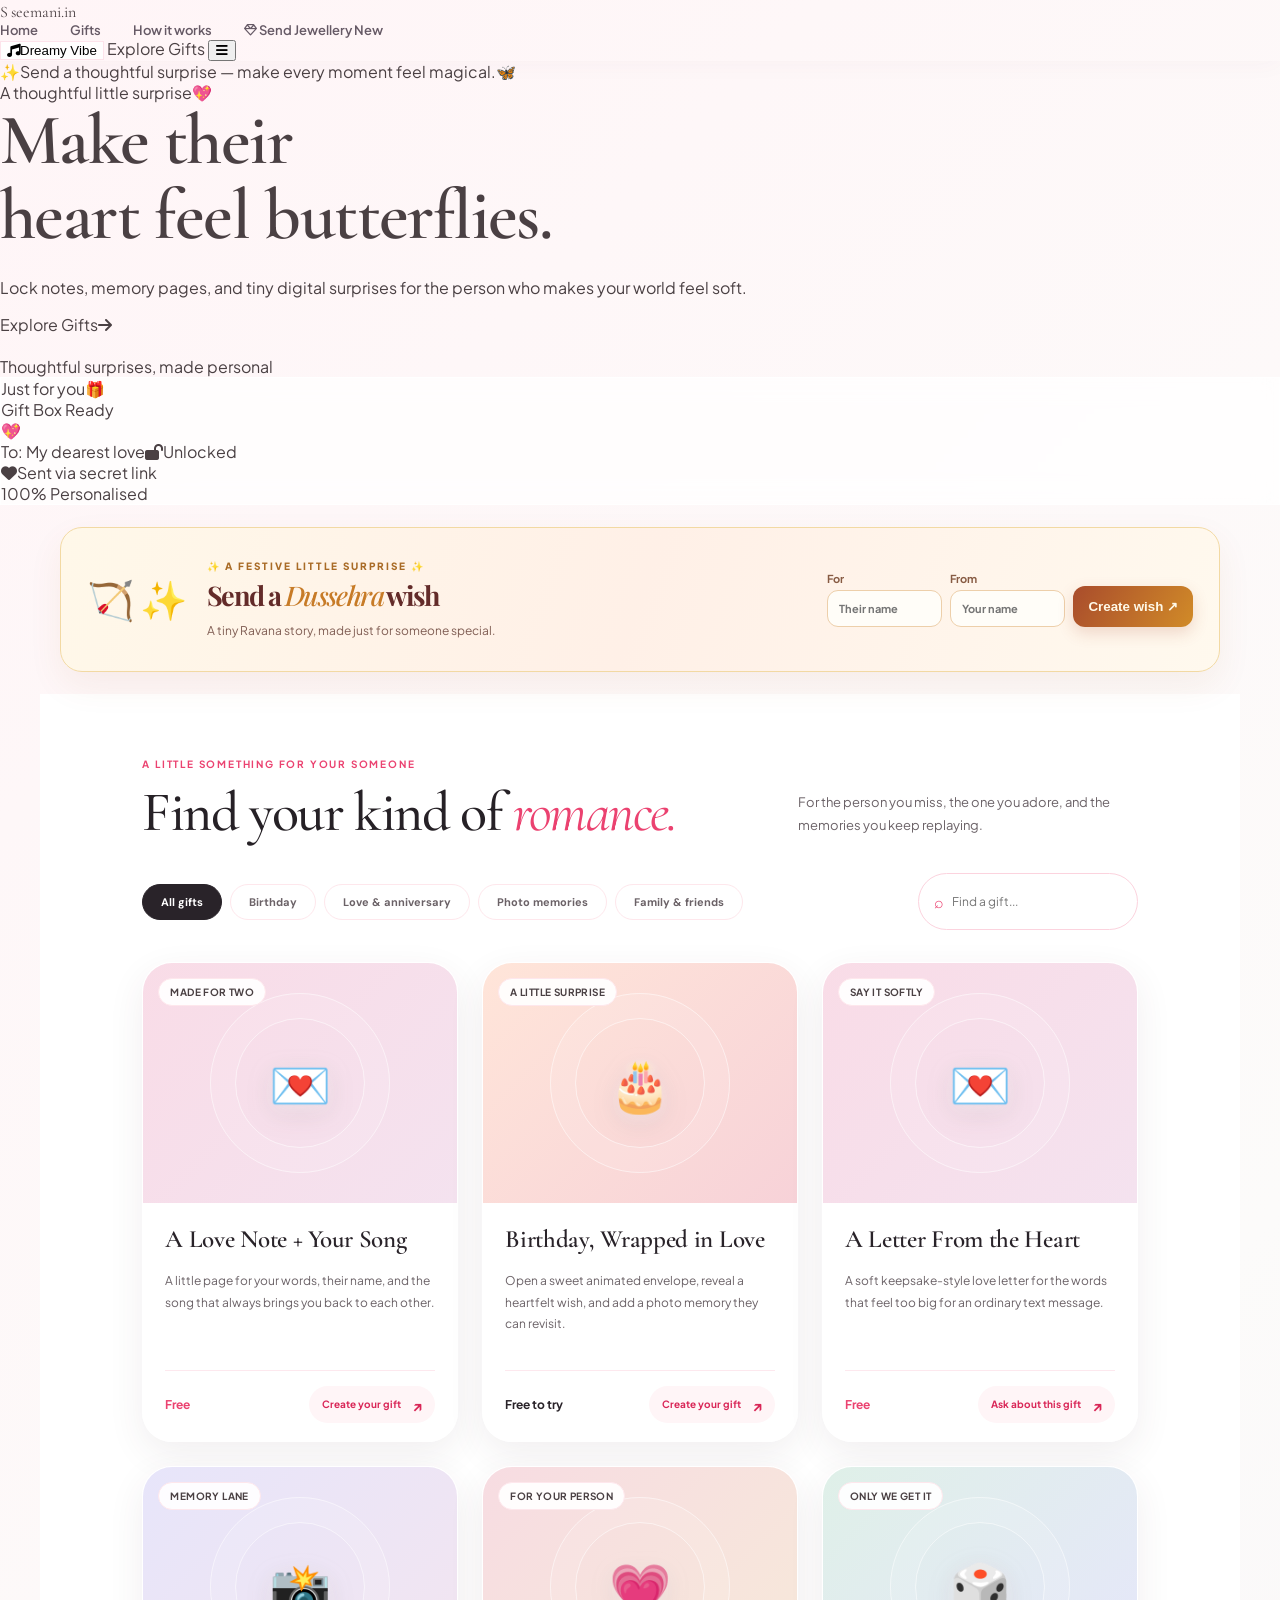
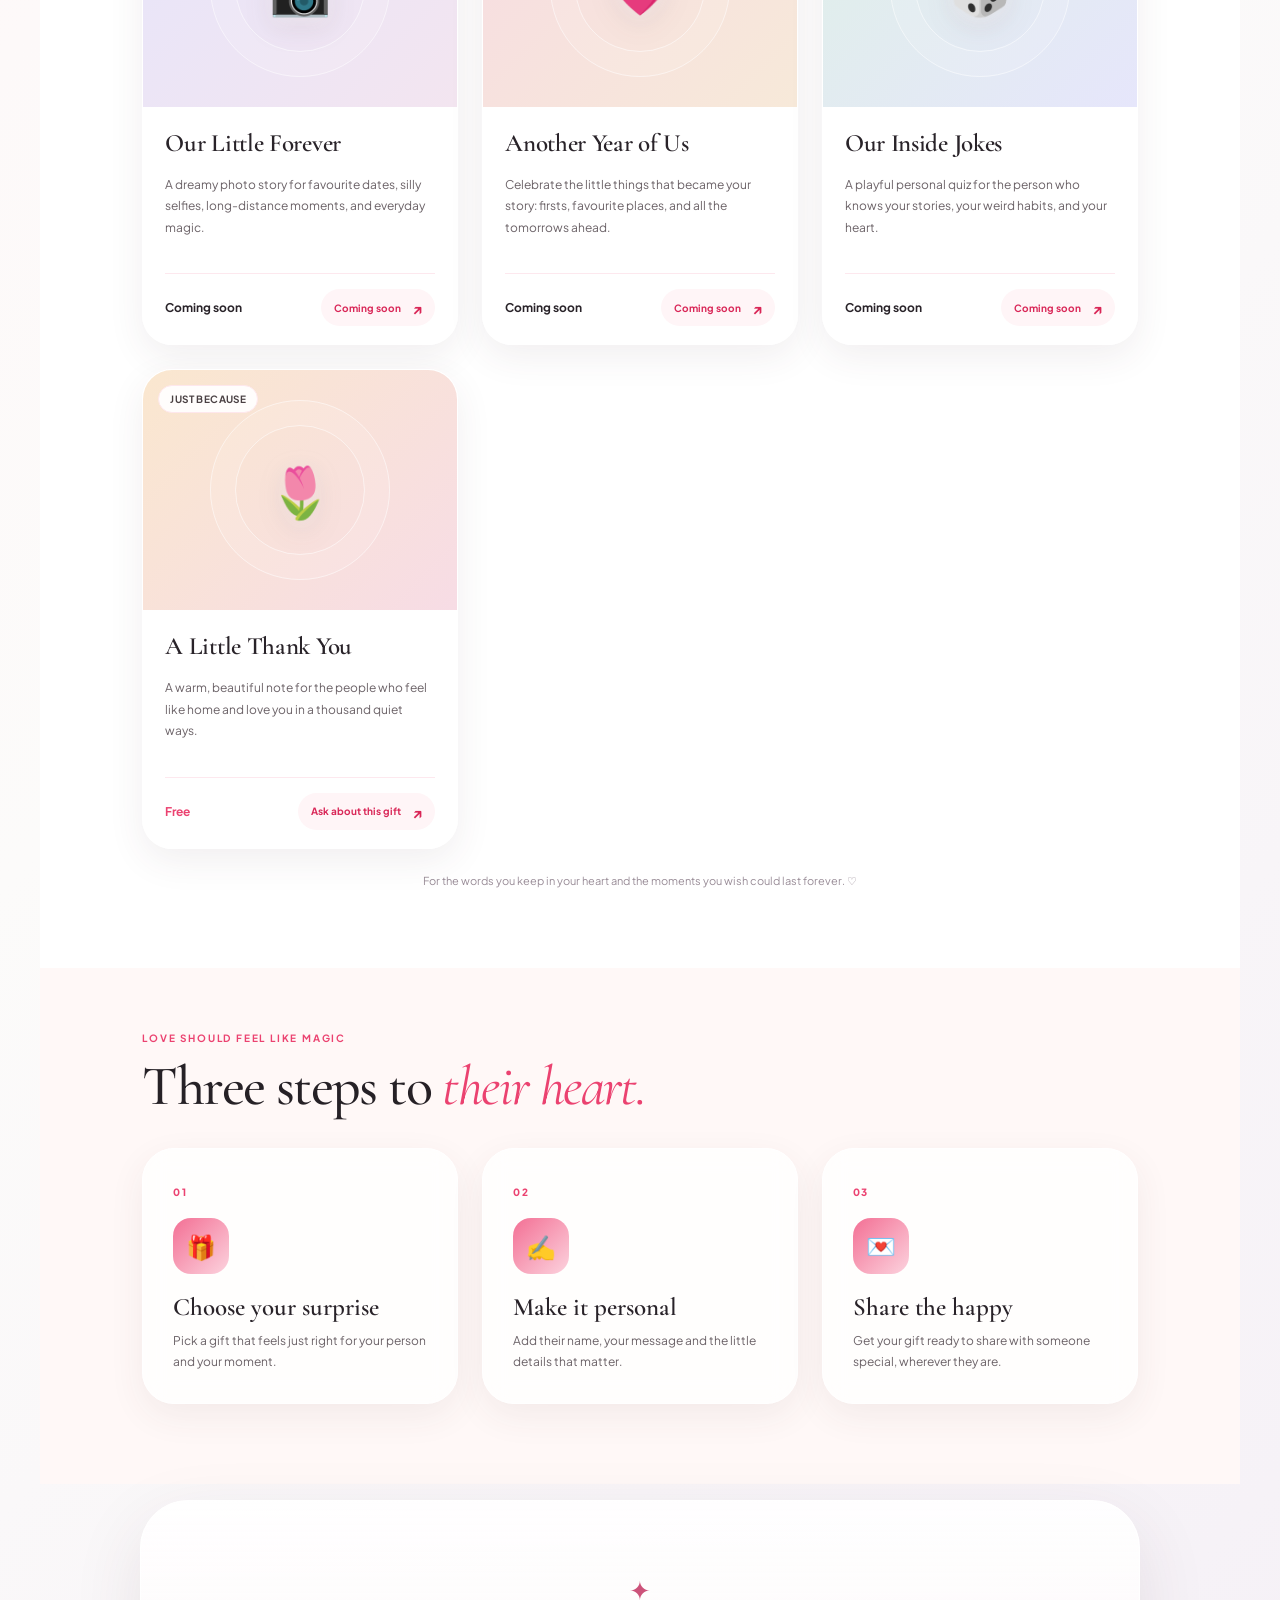
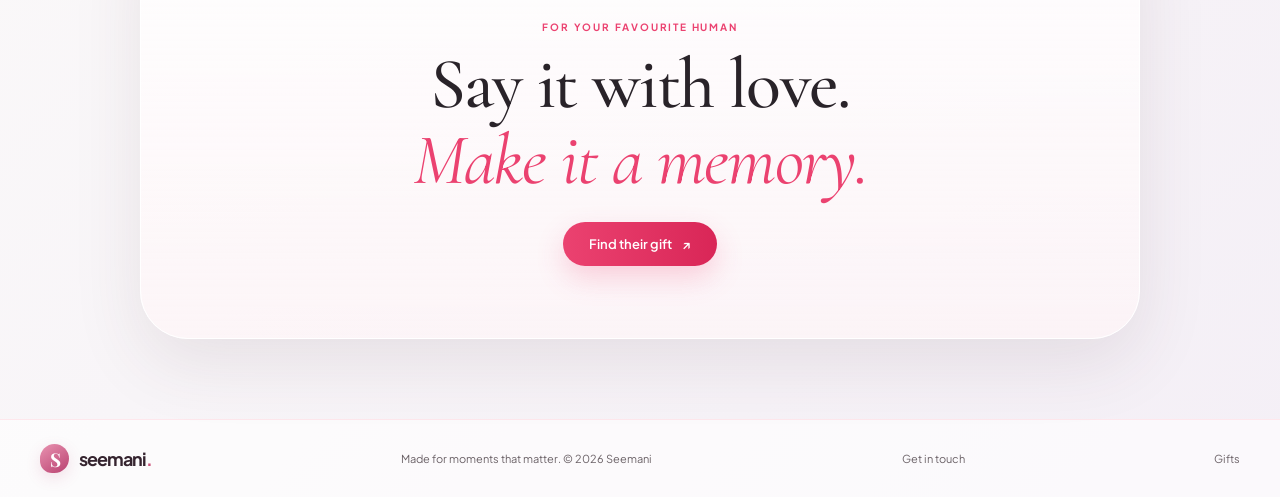
==== commit cb8129e4: "Update Seemani logo with pink .in suffix" ====
--- a/index.html
+++ b/index.html
@@ -170,8 +170,8 @@
   <header class="reference-header sticky top-0 z-40 bg-white/70 backdrop-blur-md border-b border-blush-100/60 transition-all duration-300">
     <div class="max-w-7xl mx-auto px-4 sm:px-6 lg:px-8 min-h-20 py-3 flex items-center justify-between gap-3">
       <a href="./" class="flex items-center space-x-2 group shrink-0" aria-label="Seemani home">
-        <span class="w-10 h-10 rounded-full bg-gradient-to-tr from-blush-400 to-blush-200 flex items-center justify-center text-white font-serif text-xl shadow-md shadow-blush-200 group-hover:scale-105 transition-transform">s</span>
-        <span class="font-serif text-2xl tracking-wide font-bold text-gray-800">seemani<span class="text-blush-500">.</span></span>
+        <span class="w-10 h-10 rounded-full bg-gradient-to-tr from-blush-400 to-blush-200 flex items-center justify-center text-white font-serif text-2xl shadow-md shadow-blush-200 group-hover:scale-105 transition-transform" aria-hidden="true">S</span>
+        <span class="font-serif text-2xl tracking-wide font-bold text-gray-800">seemani<span class="text-blush-500">.in</span></span>
       </a>
       <nav id="main-navigation" aria-label="Main navigation" class="reference-nav hidden md:flex items-center gap-5 lg:gap-8 text-sm font-medium text-gray-600">
         <a href="./" class="hover:text-blush-500 transition-colors">Home</a>
@@ -225,7 +225,7 @@
       </div>
     </section>
     <section class="dussehra-strip" aria-label="Create a Dussehra greeting"><div class="dussehra-strip-art">🏹 ✨</div><div class="dussehra-strip-copy"><p>✨ A FESTIVE LITTLE SURPRISE ✨</p><h2>Send a <em>Dussehra</em> wish</h2><span>A tiny Ravana story, made just for someone special.</span></div><form id="dussehra-form" class="dussehra-form"><label><span>For</span><input id="dussehra-to" maxlength="48" required placeholder="Their name"></label><label><span>From</span><input id="dussehra-from" maxlength="48" required placeholder="Your name"></label><button type="submit">Create wish ↗</button></form><div id="dussehra-share" class="dussehra-share" hidden><label for="dussehra-share-url">Your shareable wish link</label><div class="dussehra-share-row"><input id="dussehra-share-url" readonly aria-label="Shareable Dussehra wish URL"><button id="dussehra-copy" type="button">Copy link</button><button id="dussehra-native-share" type="button">Share ↗</button></div><p>Anyone opening this link will see your names and the animated Dussehra story.</p></div></section>
-    <section id="dussehra-story" class="dussehra-story" hidden><div class="dussehra-story-head"><p>THE TEN-HEADED GIGGLE</p><h2>Scroll to tell the <em>Dussehra story</em></h2><span>Watch the magic unfold as you scroll.</span></div><button id="dussehra-play" class="dussehra-play" type="button">▶ Play the story</button><div class="dussehra-scroll-track" id="dussehra-track"><div class="dussehra-sticky"><img class="dussehra-gif" src="/serverless/seemani_ravana_dussehra.gif" alt="Animated Ravana Dussehra greeting" loading="eager"><div class="dussehra-moon"></div><div class="dussehra-festive-lights">✦　·　✧　·　✦　·　✧　·　✦</div><div class="dussehra-ravana"><div class="dussehra-heads" id="dussehra-heads"></div><div class="dussehra-body"><span class="ravana-crown">♛</span><span class="ravana-face">😆</span><span class="ravana-tummy">✦</span></div><div class="dussehra-arrow" id="dussehra-arrow">➶</div></div><div class="dussehra-comic" id="dussehra-comic"><span class="comic-stars">✦ ✧ ✦</span><strong id="dussehra-message">Happy Dussehra!</strong><small id="dussehra-signoff">With festive wishes ♡</small></div><p class="dussehra-scroll-hint" id="dussehra-hint">↓ SCROLL TO MAKE MAGIC ↓</p><div class="dussehra-ground"></div></div></div><p class="dussehra-story-end">May goodness win, laughter stay, and your year shine bright. ✨</p><div class="dussehra-create-own"><p>Want to surprise someone your own way?</p><a href="gifts/#collections" class="dussehra-own-btn">Create your own <span aria-hidden="true">↗</span></a></div></section>
+
     <section class="collections section-wrap" id="collections">
       <div class="section-heading"><div><p class="eyebrow">A LITTLE SOMETHING FOR YOUR SOMEONE</p><h2>Find your kind of <em>romance.</em></h2></div><p class="section-intro">For the person you miss, the one you adore, and the memories you keep replaying.</p></div>
       <div class="toolbar">
@@ -406,5 +406,9 @@
 </script>
 
   <script src="gifts/store.js" defer></script>
+
+<script id="dussehra-page-redirect">
+(()=>{const form=document.getElementById('dussehra-form');if(!form)return;form.addEventListener('submit',event=>{event.preventDefault();event.stopImmediatePropagation();const to=document.getElementById('dussehra-to')?.value.trim(),from=document.getElementById('dussehra-from')?.value.trim();if(!to||!from)return;const params=new URLSearchParams({to,from});window.location.href='/dusshera/?'+params.toString()},true)})();
+</script>
 </body>
 </html>
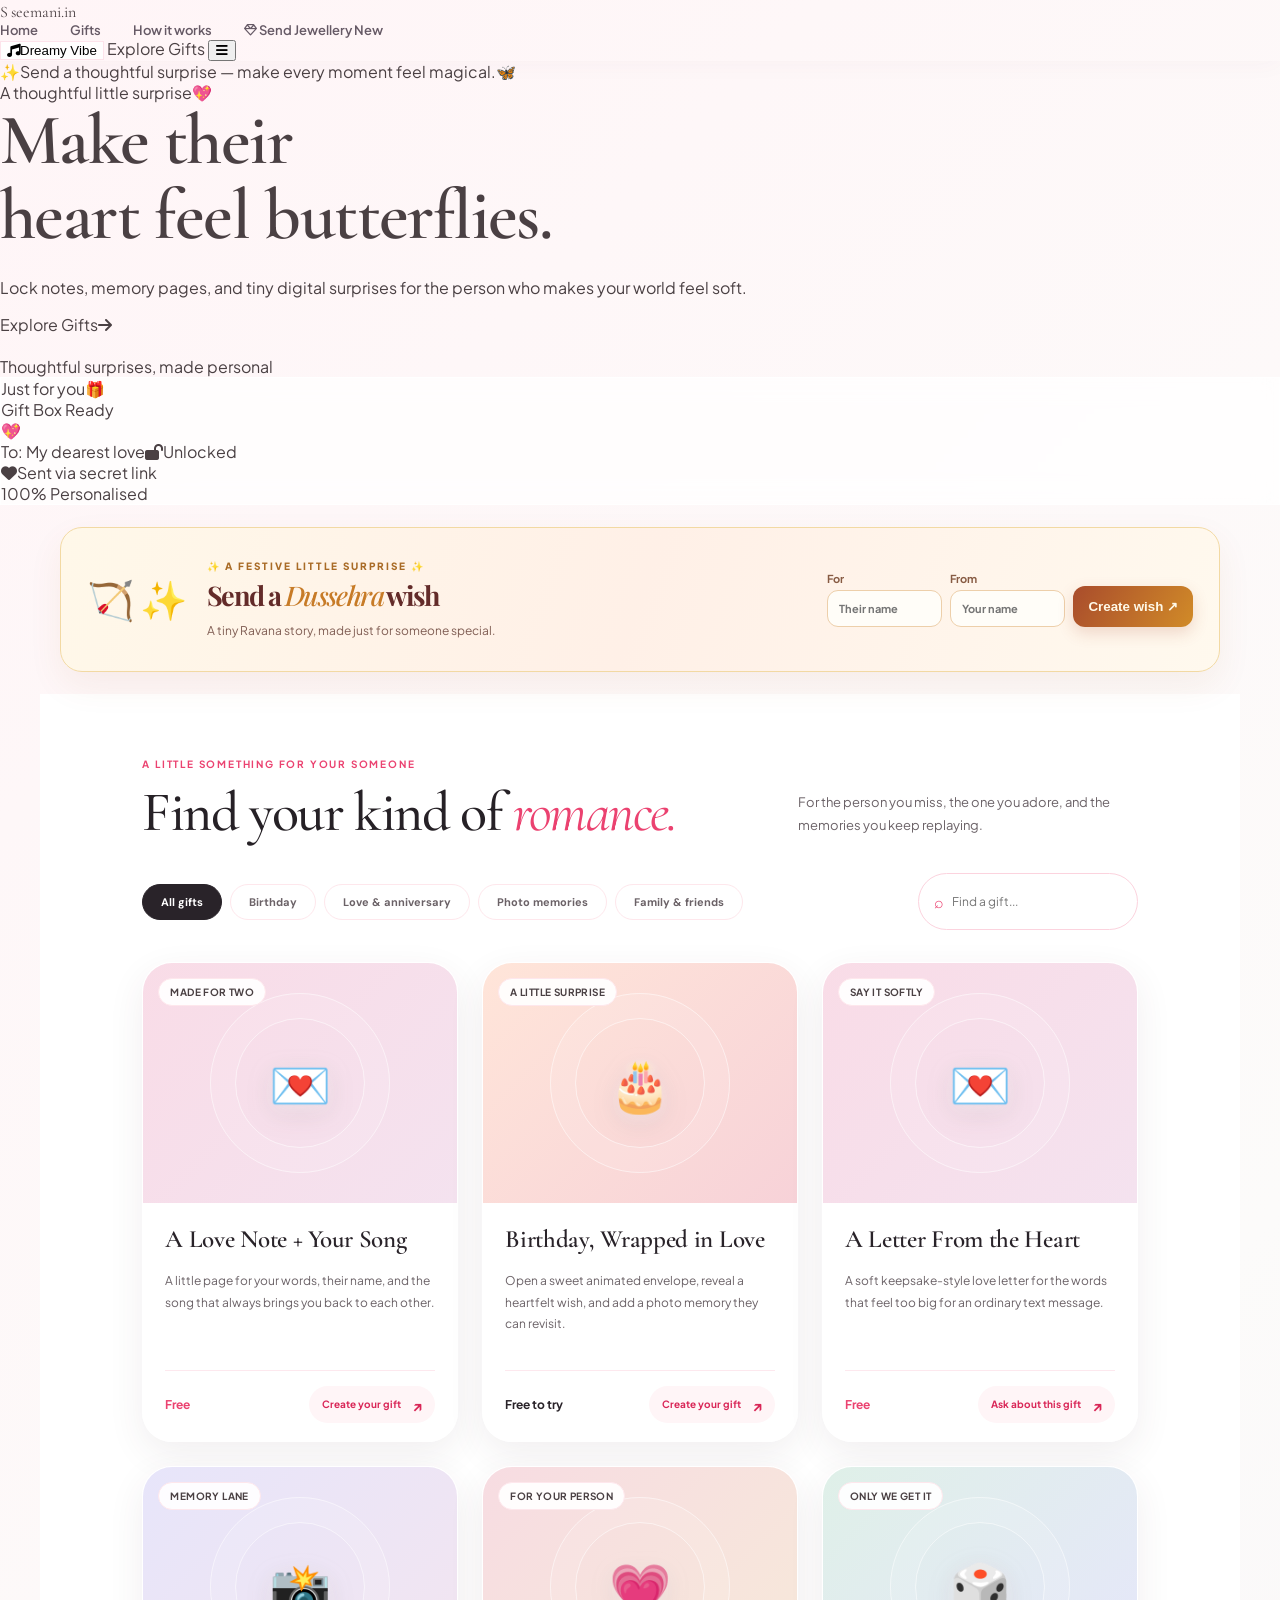
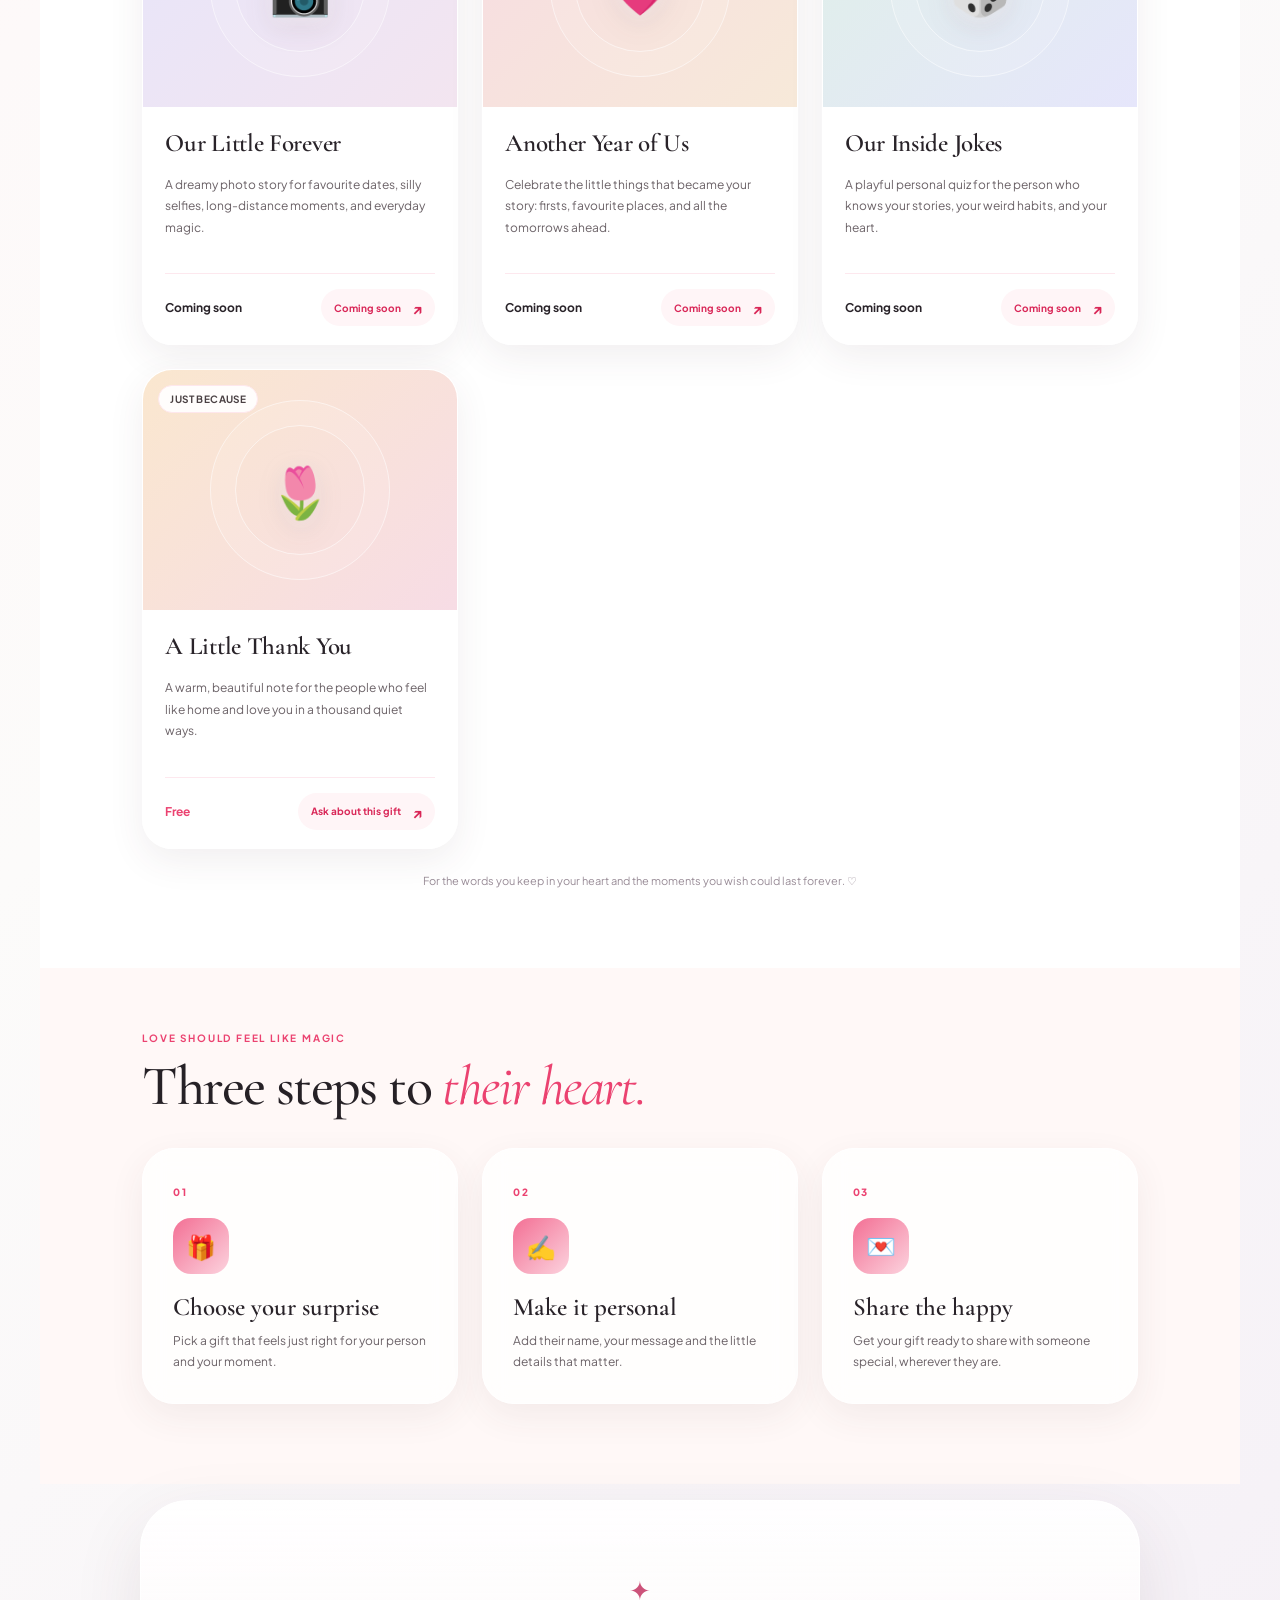
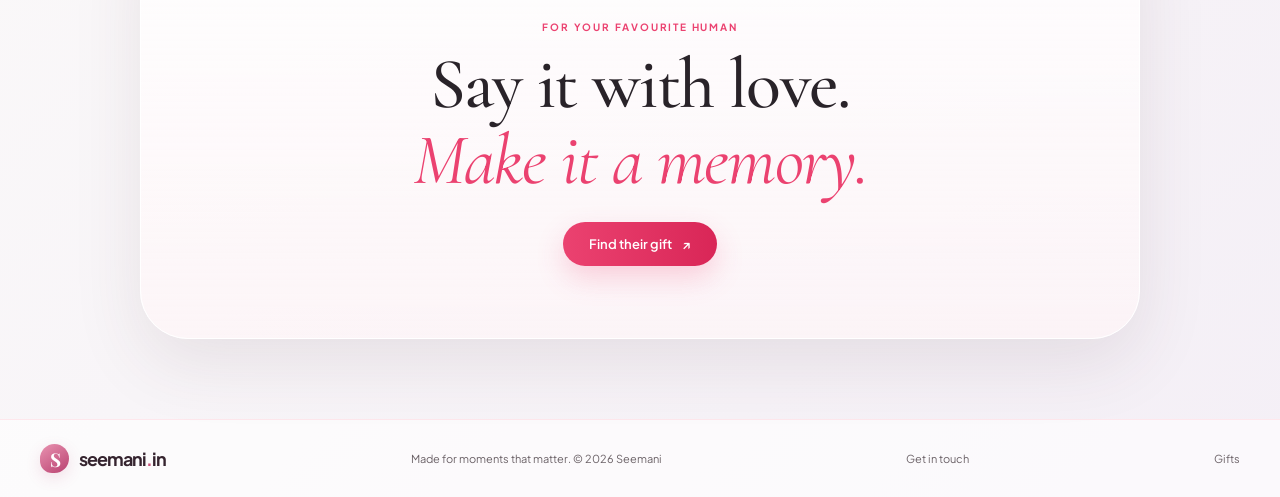
==== commit 59cfebf8: "Update Seemani logo to pink .in wordmark" ====
--- a/index.html
+++ b/index.html
@@ -253,7 +253,7 @@
       <div class="closing-spark">✦</div><p class="eyebrow">FOR YOUR FAVOURITE HUMAN</p><h2>Say it with love.<br><em>Make it a memory.</em></h2><a href="#collections" class="primary-btn">Find their gift <span aria-hidden="true">↗</span></a>
     </section>
   </main>
-  <footer><a class="brand" href="./"><span class="brand-mark">S</span><span>seemani<span class="brand-dot">.</span></span></a><p>Made for moments that matter. © <span id="year"></span> Seemani</p><a href="mailto:hello@seemani.in">Get in touch</a><a href="gifts/">Gifts</a></footer>
+  <footer><a class="brand" href="./"><span class="brand-mark">S</span><span>seemani<span class="brand-dot">.</span><span class="brand-in">in</span></span></a><p>Made for moments that matter. © <span id="year"></span> Seemani</p><a href="mailto:hello@seemani.in">Get in touch</a><a href="gifts/">Gifts</a></footer>
   <style>
     .dussehra-strip{margin:22px auto 0;width:min(1160px,calc(100% - 36px));min-height:145px;display:flex;align-items:center;gap:24px;padding:22px 28px;border:1px solid #f2d9a3;border-radius:22px;background:radial-gradient(ellipse at 8% 10%,#fff0cf 0,transparent 40%),linear-gradient(110deg,#fff8e9,#fff0e7 52%,#fff9ee);box-shadow:0 14px 35px #a15a1912;position:relative;overflow:hidden}
     .dussehra-strip-art{font-size:28px;display:flex;gap:5px;align-items:center;flex-shrink:0}.dussehra-strip-art span:first-child{font-size:48px;filter:drop-shadow(0 4px 4px #c77d3540)}
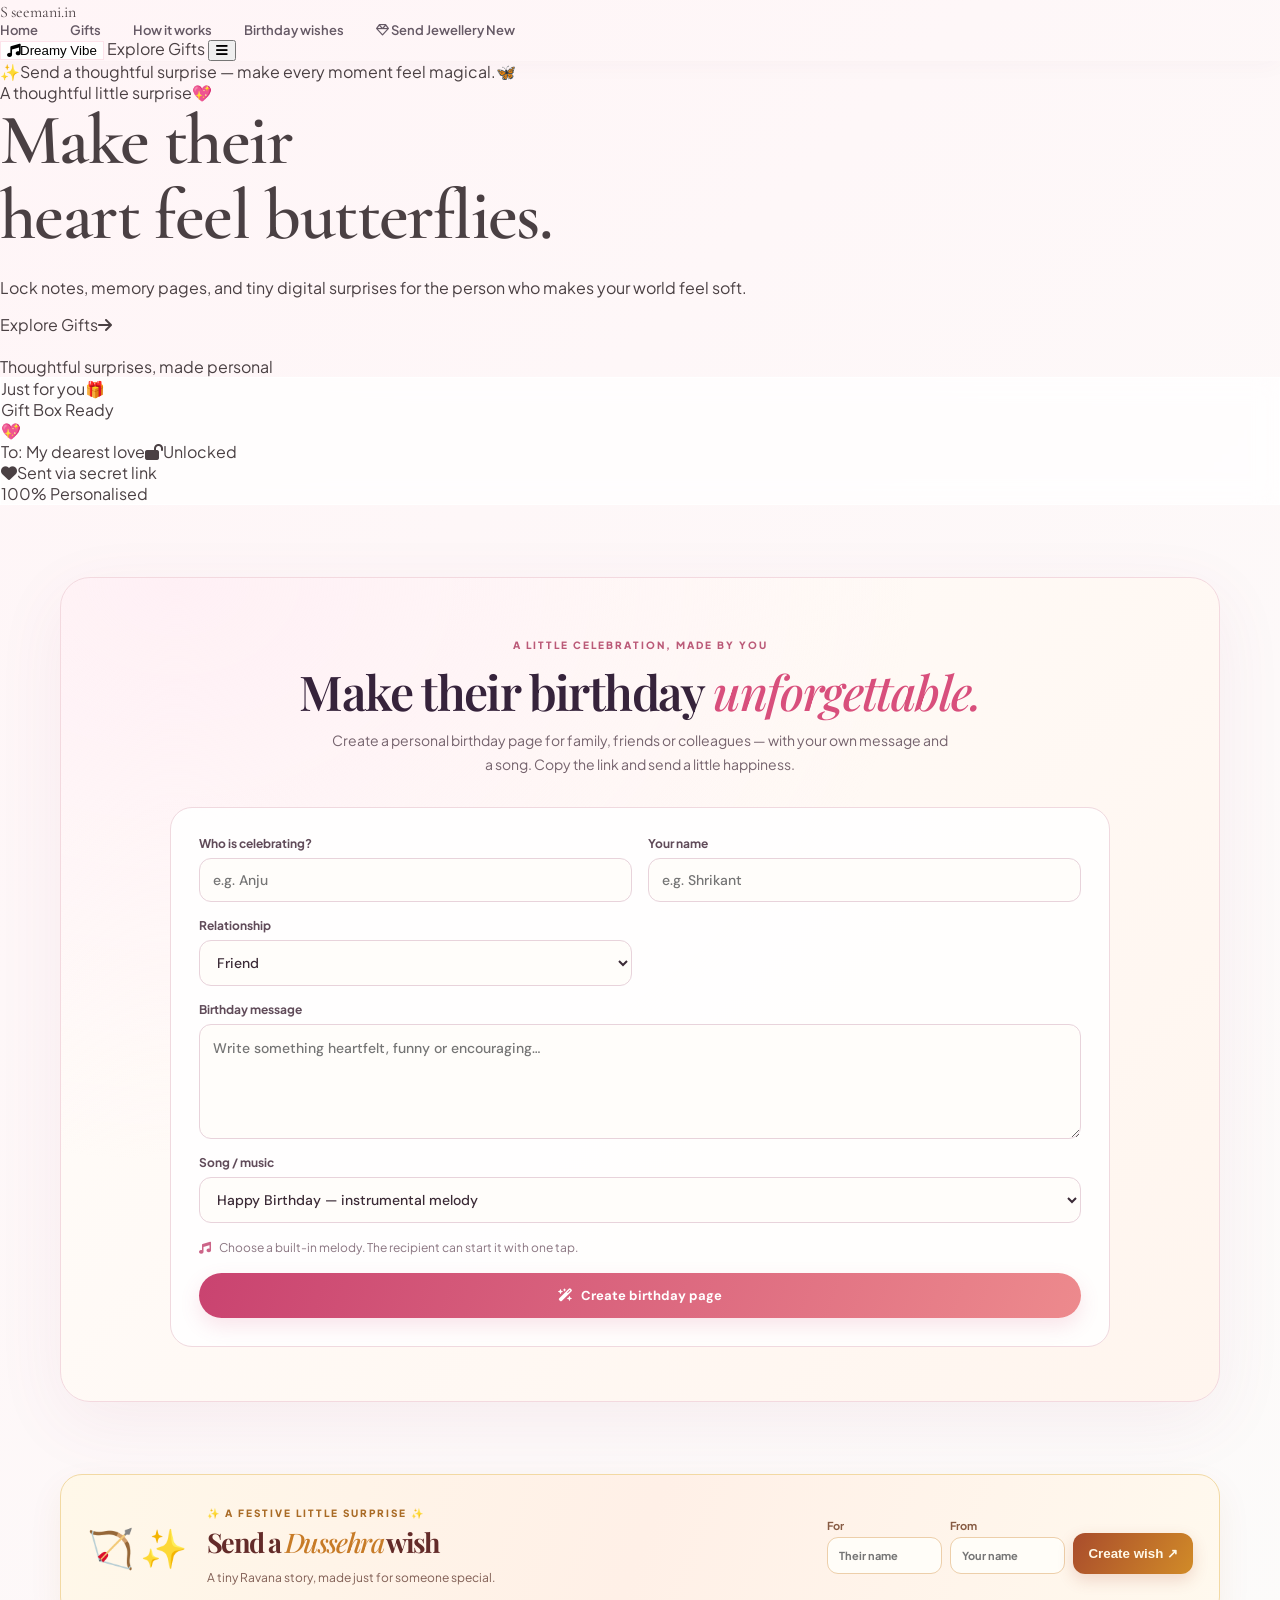
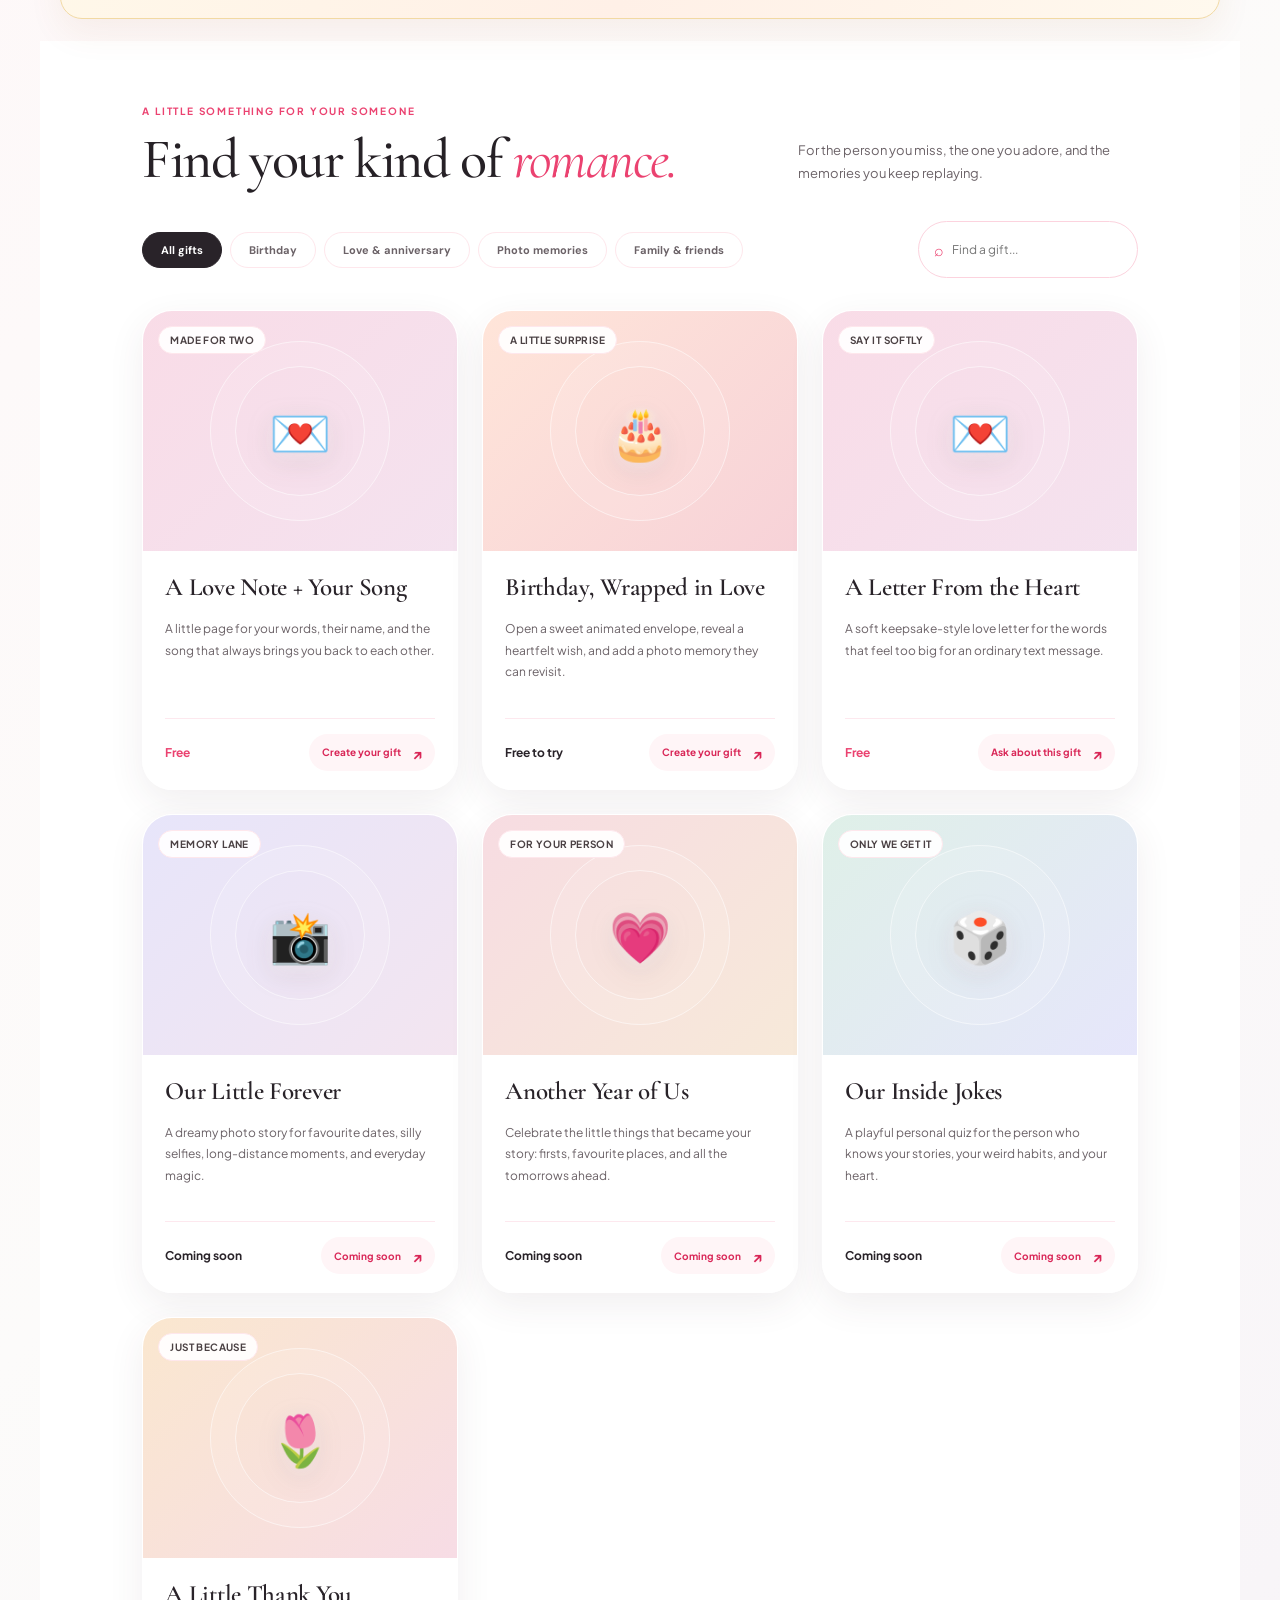
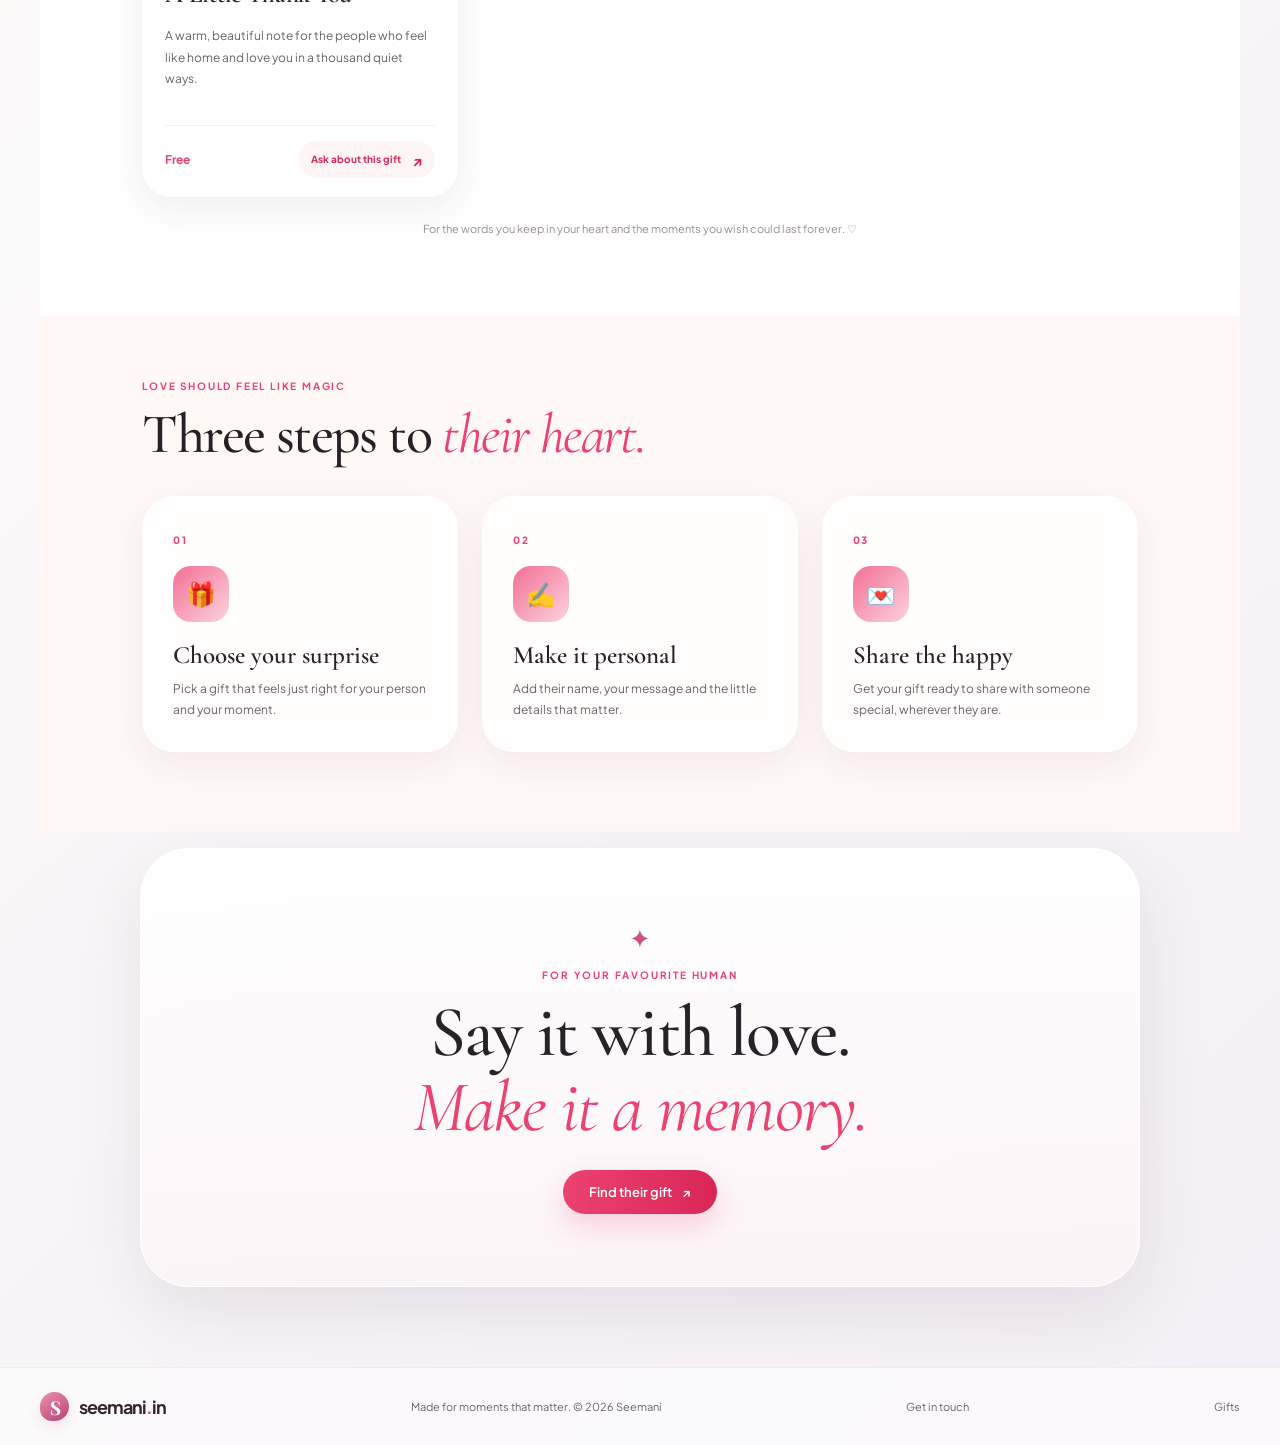
==== commit 8e0e03dc: "Add personalized birthday page creator" ====
--- a/index.html
+++ b/index.html
@@ -177,6 +177,7 @@
         <a href="./" class="hover:text-blush-500 transition-colors">Home</a>
         <a href="#collections" class="hover:text-blush-500 transition-colors">Gifts</a>
         <a href="#how-it-works" class="hover:text-blush-500 transition-colors">How it works</a>
+        <a href="#birthday-creator" class="hover:text-blush-500 transition-colors">Birthday wishes</a>
         <a href="/jwellery/" class="text-blush-500 font-semibold hover:opacity-80 transition-opacity flex items-center gap-1.5"><i class="fa-regular fa-gem text-xs"></i> Send Jewellery <span class="bg-blush-100 text-blush-600 text-[10px] px-1.5 py-0.5 rounded-full uppercase tracking-wider">New</span></a>
       </nav>
       <div class="flex items-center gap-2 sm:gap-3 shrink-0">
@@ -224,6 +225,44 @@
         </div>
       </div>
     </section>
+
+<section id="birthday-creator" class="birthday-creator section-wrap" aria-labelledby="birthday-creator-title">
+<div class="birthday-intro"><span class="birthday-eyebrow">A LITTLE CELEBRATION, MADE BY YOU</span><h2 id="birthday-creator-title">Make their birthday <em>unforgettable.</em></h2><p>Create a personal birthday page for family, friends or colleagues — with your own message and a song. Copy the link and send a little happiness.</p></div>
+<div class="birthday-builder">
+<form id="birthday-form" class="birthday-form">
+<label>Who is celebrating?<input id="birthday-to" maxlength="60" required placeholder="e.g. Anju"></label>
+<label>Your name<input id="birthday-from" maxlength="60" required placeholder="e.g. Shrikant"></label>
+<label>Relationship<select id="birthday-relationship"><option value="family">Family</option><option value="friend" selected>Friend</option><option value="colleague">Colleague</option><option value="partner">Someone special</option></select></label>
+<label>Birthday message<textarea id="birthday-message" maxlength="700" rows="4" placeholder="Write something heartfelt, funny or encouraging…"></textarea></label>
+<label>Song / music<select id="birthday-song"><option value="happy-birthday">Happy Birthday — instrumental melody</option><option value="celebration">Celebration — upbeat instrumental</option><option value="calm">Warm & heartfelt — soft instrumental</option><option value="none">No music</option></select></label>
+<p class="birthday-form-note"><i class="fa-solid fa-music" aria-hidden="true"></i> Choose a built-in melody. The recipient can start it with one tap.</p>
+<button class="birthday-primary" type="submit"><i class="fa-solid fa-wand-magic-sparkles" aria-hidden="true"></i> Create birthday page</button>
+</form>
+<div id="birthday-result" class="birthday-result" hidden>
+<div class="birthday-preview"><div class="birthday-confetti" aria-hidden="true">✦　✧　🎈　✧　✦</div><p class="birthday-preview-kicker">A LITTLE NOTE JUST FOR YOU</p><h3>Happy Birthday, <span id="birthday-preview-to"></span>!</h3><p id="birthday-preview-message" class="birthday-preview-message"></p><p class="birthday-preview-signoff">With love and good wishes,<br><strong id="birthday-preview-from"></strong></p><button type="button" id="birthday-song-toggle" class="birthday-song-toggle"><i class="fa-solid fa-play" aria-hidden="true"></i> Play birthday music</button><p id="birthday-song-status" class="birthday-song-status" role="status" aria-live="polite"></p></div>
+<label class="birthday-link-label" for="birthday-share-url">Your shareable birthday page</label><div class="birthday-link-row"><input id="birthday-share-url" readonly><button type="button" id="birthday-copy-link"><i class="fa-regular fa-copy" aria-hidden="true"></i> Copy link</button></div><p id="birthday-copy-status" class="birthday-copy-status" role="status" aria-live="polite"></p><div class="birthday-result-actions"><button type="button" id="birthday-edit">Edit message</button><button type="button" id="birthday-share-native"><i class="fa-solid fa-share-nodes" aria-hidden="true"></i> Share</button></div>
+</div></div></section>
+<style id="birthday-creator-styles">
+.birthday-creator{margin:72px auto;padding:clamp(24px,5vw,54px);border:1px solid #f3d9df;border-radius:30px;background:radial-gradient(ellipse at 10% 0%,#fff0f5,transparent 50%),linear-gradient(135deg,#fffdfb,#fff5ee);box-shadow:0 20px 70px #9f496f12;scroll-margin-top:28px}.birthday-intro{text-align:center;max-width:760px;margin:0 auto 30px}.birthday-eyebrow{display:inline-block;color:#bb5a78;font-size:10px;font-weight:800;letter-spacing:.2em}.birthday-intro h2{margin:12px 0;font-family:'Playfair Display','Cormorant Garamond',serif;font-size:clamp(30px,5vw,48px);line-height:1.1;color:#36233b}.birthday-intro h2 em{color:#d84f7c}.birthday-intro p{max-width:62ch;margin:0 auto;color:#75636d;line-height:1.7;font-size:14px}.birthday-builder{max-width:940px;margin:0 auto;display:grid;grid-template-columns:minmax(0,1fr);gap:24px}.birthday-form{display:grid;grid-template-columns:repeat(2,minmax(0,1fr));gap:16px;padding:clamp(18px,3vw,28px);border:1px solid #f0d9df;border-radius:22px;background:#ffffffdf}.birthday-form label{display:flex;flex-direction:column;gap:7px;min-width:0;color:#604b59;font-size:12px;font-weight:700}.birthday-form input,.birthday-form select,.birthday-form textarea,.birthday-link-row input{width:100%;min-width:0;padding:12px 13px;border:1px solid #e8d3db;border-radius:12px;background:#fffdfa;color:#3b2a36;font:500 14px 'DM Sans',sans-serif;outline:none}.birthday-form input:focus,.birthday-form select:focus,.birthday-form textarea:focus,.birthday-link-row input:focus{border-color:#d95c83;box-shadow:0 0 0 3px #d95c831c}.birthday-form textarea{resize:vertical;line-height:1.6}.birthday-form label:nth-of-type(4),.birthday-form label:nth-of-type(5),.birthday-form-note,.birthday-primary{grid-column:1/-1}.birthday-form-note{margin:0;color:#8a7581;font-size:12px;line-height:1.5}.birthday-form-note i{color:#cc6488;margin-right:6px}.birthday-primary,.birthday-link-row button,.birthday-result-actions button,.birthday-song-toggle{display:inline-flex;align-items:center;justify-content:center;gap:8px;border:0;border-radius:999px;cursor:pointer;font:700 13px 'DM Sans',sans-serif;transition:transform .18s ease,filter .18s ease}.birthday-primary{padding:14px 22px;color:white;background:linear-gradient(110deg,#c94370,#ed8a8d);box-shadow:0 8px 20px #d75a8128}.birthday-result[hidden]{display:none!important}.birthday-result{padding:clamp(16px,3vw,28px);border:1px solid #f0d9df;border-radius:22px;background:#fffdfbe8}.birthday-preview{position:relative;overflow:hidden;text-align:center;padding:clamp(22px,5vw,44px) 18px;border-radius:18px;background:radial-gradient(ellipse at 50% 0%,#633d6b,#281f3a 65%);color:#fff6e9}.birthday-confetti{font-size:20px;color:#ffd48b}.birthday-preview-kicker{margin:15px 0 8px;color:#ffd48b;font-size:9px;font-weight:800;letter-spacing:.2em}.birthday-preview h3{margin:0 auto 14px;font:700 clamp(27px,5vw,43px)/1.12 'Playfair Display','Cormorant Garamond',serif;color:#ffe0a0;overflow-wrap:anywhere}.birthday-preview-message{max-width:56ch;margin:0 auto;color:#fff1ed;line-height:1.8;font-size:15px;white-space:pre-wrap;overflow-wrap:anywhere}.birthday-preview-signoff{margin:22px auto 0;color:#f2d6e7;line-height:1.7}.birthday-preview-signoff strong{color:#ffd48b}.birthday-song-toggle{margin:22px auto 0;padding:11px 18px;background:linear-gradient(110deg,#ffe0a0,#ee9a8a);color:#36233b}.birthday-song-status{min-height:1.3em;margin:8px auto 0;font-size:12px;color:#f5d9e5}.birthday-link-label{display:block;margin:22px 0 8px;color:#604b59;font-size:12px;font-weight:800}.birthday-link-row{display:flex;align-items:stretch;gap:9px}.birthday-link-row input{flex:1}.birthday-link-row button{padding:0 18px;white-space:nowrap;background:#3a2943;color:white}.birthday-copy-status{min-height:1.4em;margin:8px 0 0;color:#a34e70;font-size:12px}.birthday-result-actions{display:flex;gap:10px;justify-content:center;flex-wrap:wrap;margin-top:12px}.birthday-result-actions button{padding:11px 18px;background:#f8e9ee;color:#664357}@media(max-width:640px){.birthday-creator{width:calc(100% - 24px);margin:44px auto;padding:20px 14px;border-radius:22px}.birthday-form{grid-template-columns:minmax(0,1fr);padding:15px}.birthday-form label:nth-of-type(4),.birthday-form label:nth-of-type(5),.birthday-form-note,.birthday-primary{grid-column:auto}.birthday-link-row{flex-direction:column}.birthday-link-row button{min-height:44px}.birthday-preview{padding:26px 14px}}@media(prefers-reduced-motion:reduce){.birthday-primary,.birthday-link-row button,.birthday-result-actions button,.birthday-song-toggle{transition:none}}
+</style>
+<script id="birthday-creator-logic">
+(()=> {
+ const $=id=>document.getElementById(id),form=$('birthday-form'),result=$('birthday-result');if(!form||!result)return;
+ const params=new URLSearchParams(location.search),state={ctx:null,osc:[],playing:false,timer:null};
+ const relationships={family:'With love to my wonderful family,',friend:'To an amazing friend,',colleague:'Wishing you success and happiness,',partner:'To someone who makes life brighter,'};
+ const songs=['happy-birthday','celebration','calm','none'];
+ function stopSong(){if(state.timer)clearTimeout(state.timer);state.timer=null;try{state.osc.forEach(o=>{try{o.stop()}catch(_){}});if(state.ctx&&state.ctx.state!=='closed')state.ctx.close()}catch(_){}state.osc=[];state.ctx=null;state.playing=false;$('birthday-song-toggle').innerHTML='<i class="fa-solid fa-play" aria-hidden="true"></i> Play birthday music'}
+ function playSong(){stopSong();const type=$('birthday-song').value;if(type==='none'){$('birthday-song-status').textContent='Music is turned off for this birthday page.';return}const AC=window.AudioContext||window.webkitAudioContext;if(!AC){$('birthday-song-status').textContent='Built-in music is not supported in this browser. Your birthday note still works!';return}try{const ctx=new AC();state.ctx=ctx;const gain=ctx.createGain();gain.gain.value=.045;gain.connect(ctx.destination);const patterns={'happy-birthday':[[392,.25],[392,.25],[440,.5],[392,.5],[523,.5],[494,.9],[392,.25],[392,.25],[440,.5],[392,.5],[587,.5],[523,.9]],celebration:[[523,.22],[659,.22],[784,.34],[659,.22],[784,.34],[988,.5],[784,.22],[659,.22],[523,.5]],calm:[[392,.45],[440,.45],[523,.7],[440,.45],[392,.7],[330,.9],[349,.45],[392,.7],[440,.9]]};let t=ctx.currentTime+.06;for(const [freq,dur] of (patterns[type]||patterns['happy-birthday'])){const osc=ctx.createOscillator(),g=ctx.createGain();osc.type='sine';osc.frequency.value=freq;g.gain.setValueAtTime(.0001,t);g.gain.exponentialRampToValueAtTime(.7,t+.025);g.gain.setValueAtTime(.7,t+dur*.68);g.gain.exponentialRampToValueAtTime(.0001,t+dur*.95);osc.connect(g);g.connect(gain);osc.start(t);osc.stop(t+dur);state.osc.push(osc);t+=dur+.035}state.playing=true;$('birthday-song-toggle').innerHTML='<i class="fa-solid fa-stop" aria-hidden="true"></i> Stop music';$('birthday-song-status').textContent='Birthday melody playing. Tap Stop music to end it.';state.timer=setTimeout(()=>{stopSong();$('birthday-song-status').textContent='Hope that added a little birthday magic!'},Math.max(1000,(t-ctx.currentTime)*1000+100))}catch(e){stopSong();$('birthday-song-status').textContent='Music could not start. Tap Play birthday music again.'}}
+ function render(){const to=$('birthday-to').value.trim(),from=$('birthday-from').value.trim(),rel=$('birthday-relationship').value,msg=$('birthday-message').value.trim();$('birthday-preview-to').textContent=to;$('birthday-preview-from').textContent=from;$('birthday-preview-message').textContent=msg||(relationships[rel]+' Happy Birthday! Wishing you laughter, love and a brilliant year ahead.')}
+ form.addEventListener('submit',e=>{e.preventDefault();stopSong();const to=$('birthday-to').value.trim().slice(0,60),from=$('birthday-from').value.trim().slice(0,60);if(!to||!from)return;render();const q=new URLSearchParams({birthday:'1',to,from,rel:$('birthday-relationship').value,message:$('birthday-message').value.trim().slice(0,700),song:$('birthday-song').value});const url=new URL('/',location.origin);url.search=q.toString();$('birthday-share-url').value=url.toString();result.hidden=false;form.hidden=true;$('birthday-copy-status').textContent='Your birthday page is ready to share!';result.scrollIntoView({behavior:'smooth',block:'center'})});
+ $('birthday-song-toggle').addEventListener('click',()=>state.playing?stopSong():playSong());$('birthday-song').addEventListener('change',()=>{if(state.playing)stopSong();$('birthday-song-status').textContent='Music choice updated. Tap Play birthday music to preview it.'});
+ $('birthday-copy-link').addEventListener('click',async()=>{const url=$('birthday-share-url').value;try{if(navigator.clipboard&&window.isSecureContext)await navigator.clipboard.writeText(url);else{const input=$('birthday-share-url');input.focus();input.select();if(!document.execCommand('copy'))throw Error('copy failed')}$('birthday-copy-link').textContent='✓ Copied!';$('birthday-copy-status').textContent='Birthday link copied — ready to send!'}catch(e){$('birthday-share-url').focus();$('birthday-share-url').select();$('birthday-copy-status').textContent='Copy was blocked. The link is selected so you can copy it manually.'}});
+ $('birthday-edit').addEventListener('click',()=>{stopSong();result.hidden=true;form.hidden=false;form.scrollIntoView({behavior:'smooth',block:'center'})});$('birthday-share-native').addEventListener('click',async()=>{const data={title:'Happy Birthday!',text:'A little birthday surprise made just for you 🎂',url:$('birthday-share-url').value};if(navigator.share){try{await navigator.share(data)}catch(_){}}else $('birthday-copy-link').click()});
+ if(params.get('birthday')==='1'&&params.get('to')&&params.get('from')){$('birthday-to').value=params.get('to').slice(0,60);$('birthday-from').value=params.get('from').slice(0,60);$('birthday-relationship').value=relationships[params.get('rel')]?params.get('rel'):'friend';$('birthday-message').value=params.get('message')||'';$('birthday-song').value=songs.includes(params.get('song'))?params.get('song'):'happy-birthday';render();form.hidden=true;result.hidden=false;$('birthday-share-url').value=location.href;$('birthday-result').scrollIntoView({behavior:'auto',block:'center'})}
+ window.addEventListener('pagehide',stopSong)
+})();
+</script>
+
     <section class="dussehra-strip" aria-label="Create a Dussehra greeting"><div class="dussehra-strip-art">🏹 ✨</div><div class="dussehra-strip-copy"><p>✨ A FESTIVE LITTLE SURPRISE ✨</p><h2>Send a <em>Dussehra</em> wish</h2><span>A tiny Ravana story, made just for someone special.</span></div><form id="dussehra-form" class="dussehra-form"><label><span>For</span><input id="dussehra-to" maxlength="48" required placeholder="Their name"></label><label><span>From</span><input id="dussehra-from" maxlength="48" required placeholder="Your name"></label><button type="submit">Create wish ↗</button></form><div id="dussehra-share" class="dussehra-share" hidden><label for="dussehra-share-url">Your shareable wish link</label><div class="dussehra-share-row"><input id="dussehra-share-url" readonly aria-label="Shareable Dussehra wish URL"><button id="dussehra-copy" type="button">Copy link</button><button id="dussehra-native-share" type="button">Share ↗</button></div><p>Anyone opening this link will see your names and the animated Dussehra story.</p></div></section>
 
     <section class="collections section-wrap" id="collections">
@@ -287,7 +326,7 @@
 .dussehra-strip{margin:22px auto;width:min(1160px,calc(100% - 36px));display:flex;align-items:center;gap:20px;padding:22px 26px;border:1px solid #f2d9a3;border-radius:22px;background:linear-gradient(110deg,#fff8e9,#fff0e7,#fff9ee);box-shadow:0 14px 35px #a15a1912}.dussehra-strip-art{font-size:38px}.dussehra-strip-copy{flex:1}.dussehra-strip-copy p,.dussehra-story-head p{font-size:10px;letter-spacing:2px;color:#a96b26;font-weight:800;margin:0 0 5px}.dussehra-strip-copy h2{font:700 27px 'Playfair Display',serif;color:#632b29;margin:0 0 5px}.dussehra-strip-copy h2 em{color:#c77b27}.dussehra-strip-copy>span{font-size:12px;color:#805e54}.dussehra-form{display:flex;align-items:end;gap:8px}.dussehra-form label{display:grid;gap:5px;font-size:11px;font-weight:700;color:#875b43}.dussehra-form input{width:115px;padding:11px;border:1px solid #edcfaa;border-radius:11px;background:#fffdf8;font:inherit}.dussehra-form button,.dussehra-play{border:0;border-radius:12px;background:linear-gradient(120deg,#a94c2c,#d18b28);color:#fff9e8;padding:13px 15px;font-weight:800;cursor:pointer}.dussehra-story{margin:24px auto 45px;width:min(1160px,calc(100% - 36px));border-radius:25px;overflow:hidden;background:linear-gradient(180deg,#17122c,#2d1640 70%,#6b2b30);color:#fff5d7}.dussehra-story[hidden]{display:none}.dussehra-story-head{text-align:center;padding:35px 18px 12px}.dussehra-story-head h2{font:700 clamp(26px,4vw,42px) 'Playfair Display',serif;margin:5px 0 8px}.dussehra-story-head h2 em{color:#ffd28b}.dussehra-story-head>span{font-size:13px;color:#e5c9d4}.dussehra-play{display:block;margin:8px auto;position:relative;z-index:3}.dussehra-scroll-track{height:230vh;position:relative}.dussehra-sticky{height:100vh;min-height:510px;max-height:850px;position:sticky;top:0;overflow:hidden;display:flex;flex-direction:column;align-items:center;justify-content:center;background:radial-gradient(ellipse at 50% 43%,#65325e,transparent 48%),linear-gradient(180deg,#17122c,#3b1b45 75%,#6b2b30)}.dussehra-moon{position:absolute;width:190px;height:190px;top:7%;right:12%;border-radius:50%;background:radial-gradient(circle,#ffe9b3,#ffcb8b70 45%,transparent 70%);opacity:.6}.dussehra-festive-lights{position:absolute;top:8%;color:#ffd78b;letter-spacing:8px;animation:dussehraTwinkle 2.5s ease-in-out infinite alternate}.dussehra-ground{position:absolute;bottom:-90px;width:110%;height:170px;background:radial-gradient(ellipse,#b65a4e,#602c45 45%,transparent 72%);border-radius:50%}.dussehra-ravana{position:relative;width:min(720px,94%);height:300px;z-index:2;display:flex;justify-content:center;align-items:flex-end}.dussehra-heads{position:absolute;top:12px;width:100%;display:flex;justify-content:center;gap:clamp(0px,.7vw,8px);z-index:2}.dussehra-head{width:clamp(35px,7.4vw,64px);height:clamp(45px,8vw,68px);border:2px solid #ffd786;border-radius:48% 48% 42% 42%;background:linear-gradient(145deg,#ffcf8a,#d86b4b);display:flex;align-items:center;justify-content:center;font-size:clamp(22px,3.5vw,34px);position:relative;transition:transform .55s,opacity .35s;transform-origin:bottom center}.dussehra-head:before{content:'♛';position:absolute;top:-17px;color:#ffe8a1;font-size:17px}.dussehra-head:nth-child(even){margin-top:18px}.dussehra-body{width:150px;height:170px;border-radius:70px 70px 30px 30px;background:linear-gradient(120deg,#f4a34e,#b93f3d);border:3px solid #ffd68a;display:flex;flex-direction:column;align-items:center;justify-content:center;gap:2px;box-shadow:0 0 35px #ffbd5a40}.ravana-crown{font-size:28px;color:#ffe9a5}.ravana-face{font-size:57px}.ravana-tummy{font-size:24px;color:#ffedb4}.dussehra-arrow{position:absolute;right:8%;top:-100px;font-size:76px;color:#fff0b5;opacity:0;z-index:4}.dussehra-comic{position:absolute;z-index:5;bottom:19%;left:50%;transform:translate(-50%,18px) scale(.85);width:min(440px,86%);padding:18px 22px;border:3px solid #ffd991;border-radius:22px;background:#fff7dc;color:#692b37;text-align:center;opacity:0;transition:opacity .5s,transform .5s}.dussehra-comic strong{display:block;font:700 clamp(24px,4vw,36px) 'Playfair Display',serif;color:#a64b26}.dussehra-comic small{display:block;margin-top:8px;font-weight:700;color:#7d4c45}.comic-stars{display:block;color:#d69b36;letter-spacing:9px;margin-bottom:6px}.dussehra-scroll-hint{position:absolute;z-index:5;bottom:7%;font-size:10px;letter-spacing:2px;color:#ffe2a2;animation:dussehraHint 1.5s infinite}.dussehra-story.is-fallen .dussehra-head{transform:translate(var(--fall-x,0px),220px) rotate(var(--fall-r,70deg));opacity:.15}.dussehra-story.is-fallen .dussehra-arrow{opacity:1;top:16%;transition:top .65s}.dussehra-story.is-wish .dussehra-head{transform:none;opacity:1}.dussehra-story.is-wish .dussehra-comic{opacity:1;transform:translate(-50%,0) scale(1)}.dussehra-story.is-wish .dussehra-scroll-hint{opacity:0}.dussehra-story-end{text-align:center;padding:18px 18px 8px;font:italic 19px 'Playfair Display',serif;color:#ffe0a2}.dussehra-create-own{text-align:center;padding:0 18px 32px}.dussehra-create-own p{margin:0 0 12px;color:#e9c9d5;font-size:13px}.dussehra-own-btn{display:inline-flex;gap:12px;padding:14px 24px;border-radius:999px;border:1px solid #ffe0a0;background:linear-gradient(120deg,#ffdc93,#e7a746 55%,#c75a4d);color:#451c30;text-decoration:none;font-weight:800;box-shadow:0 0 28px #ffca6b55}.dussehra-own-btn:hover{transform:translateY(-3px)}@keyframes dussehraTwinkle{to{opacity:1;transform:translateY(5px)}}@keyframes dussehraHint{50%{transform:translateY(7px);opacity:.55}}@media(max-width:850px){.dussehra-strip{flex-wrap:wrap;gap:13px;padding:20px}.dussehra-form{width:100%;display:grid;grid-template-columns:1fr 1fr}.dussehra-form input{width:100%;box-sizing:border-box}.dussehra-form button{grid-column:1/-1}.dussehra-story{width:calc(100% - 20px)}.dussehra-ravana{height:260px}.dussehra-body{width:120px;height:145px}.dussehra-comic{bottom:14%}}@media(prefers-reduced-motion:reduce){.dussehra-head,.dussehra-comic{transition:none!important}.dussehra-festive-lights,.dussehra-scroll-hint{animation:none!important}}
 </style>
 <script>
-(()=>{const form=document.getElementById('dussehra-form'),story=document.getElementById('dussehra-story'),track=document.getElementById('dussehra-track'),heads=document.getElementById('dussehra-heads'),msg=document.getElementById('dussehra-message'),sign=document.getElementById('dussehra-signoff'),play=document.getElementById('dussehra-play');if(!form||!story||!track||!heads)return;['👑','👑','👑','👑','👑💖','👑','👑','👑','👑','👑'].forEach((face,i)=>{const h=document.createElement('span');h.className='dussehra-head ravan-head'+(i===4?' main-center-head':'');h.textContent=face;h.style.setProperty('--i',i+1);h.style.setProperty('--head-index',i);h.style.setProperty('--fall-x',((i%2?1:-1)*(22+(i%4)*13))+'px');h.style.setProperty('--fall-r',((i%2?1:-1)*(45+(i%3)*25))+'deg');heads.appendChild(h)});heads.classList.add('heads-container');let frame=0,auto=null,generated=false;function progress(){if(!generated)return;const rect=track.getBoundingClientRect(),max=track.offsetHeight-innerHeight,p=Math.max(0,Math.min(1,-rect.top/Math.max(1,max)));story.classList.toggle('is-fallen',p>=.28&&p<.66);story.classList.toggle('is-wish',p>=.66);if(p<.28)story.classList.remove('is-fallen','is-wish')}function onScroll(){if(!frame)frame=requestAnimationFrame(()=>{progress();frame=0})}const share=document.getElementById('dussehra-share'),shareUrl=document.getElementById('dussehra-share-url'),copy=document.getElementById('dussehra-copy'),nativeShare=document.getElementById('dussehra-native-share');function makeWish(to,from,autoplay){story.classList.add('gif-wish');const storyTitle=story.querySelector('.dussehra-story-head h2'),storySubtitle=story.querySelector('.dussehra-story-head>span');if(storyTitle)storyTitle.textContent='A little Dussehra wish, just for you';if(storySubtitle)storySubtitle.textContent='A little festive magic, made especially for you.';document.getElementById('dussehra-to').value=to;document.getElementById('dussehra-from').value=from;msg.textContent='Happy Dussehra, '+to+'!';sign.textContent='With festive wishes, from '+from+' ♡';story.hidden=false;generated=true;story.classList.remove('is-fallen','is-wish');const url=new URL(window.location.href);url.search='';url.searchParams.set('dussehra','1');url.searchParams.set('to',to);url.searchParams.set('from',from);shareUrl.value=url.toString();share.hidden=false;if(autoplay){form.closest('.dussehra-strip').querySelector('.dussehra-strip-copy').style.display='none';form.style.display='none';story.scrollIntoView({behavior:'auto',block:'start'});setTimeout(()=>{story.classList.add('gif-wish');story.scrollIntoView({behavior:'auto',block:'start'});},250)}else{story.scrollIntoView({behavior:matchMedia('(prefers-reduced-motion: reduce)').matches?'auto':'smooth',block:'start'});setTimeout(progress,450)}}form.addEventListener('submit',e=>{e.preventDefault();const to=document.getElementById('dussehra-to').value.trim(),from=document.getElementById('dussehra-from').value.trim();if(!to||!from)return;makeWish(to,from,false)});copy.addEventListener('click',async()=>{try{await navigator.clipboard.writeText(shareUrl.value);copy.textContent='Copied!';setTimeout(()=>copy.textContent='Copy link',1800)}catch{shareUrl.focus();shareUrl.select();document.execCommand('copy');copy.textContent='Copied!';setTimeout(()=>copy.textContent='Copy link',1800)}});nativeShare.addEventListener('click',async()=>{if(navigator.share){try{await navigator.share({title:'A Dussehra wish for you',text:'A little Dussehra surprise, made just for you ✨',url:shareUrl.value})}catch(e){}}else{copy.click()}});window.addEventListener('scroll',onScroll,{passive:true});window.addEventListener('resize',onScroll);play.addEventListener('click',()=>{if(auto)clearInterval(auto);let p=0;const max=track.offsetHeight-innerHeight;track.scrollIntoView({behavior:'smooth',block:'start'});auto=setInterval(()=>{p+=.012;window.scrollTo({top:window.scrollY+max*.012,behavior:'auto'});if(p>=1){clearInterval(auto);auto=null;progress()}},40)});const params=new URLSearchParams(window.location.search);if(params.get('dussehra')==='1'&&params.get('to')&&params.get('from'))makeWish(params.get('to').slice(0,48),params.get('from').slice(0,48),true)})();
+(()=>{const form=document.getElementById('dussehra-form'),story=document.getElementById('dussehra-story'),track=document.getElementById('dussehra-track'),heads=document.getElementById('dussehra-heads'),msg=document.getElementById('dussehra-message'),sign=document.getElementById('dussehra-signoff'),play=document.getElementById('dussehra-play');if(!form||!story||!track||!heads)return;['👑','👑','👑','👑','👑💖','👑','👑','👑','👑','👑'].forEach((face,i)=>{const h=document.createElement('span');h.className='dussehra-head ravan-head'+(i===4?' main-center-head':'');h.textContent=face;h.style.setProperty('--i',i+1);h.style.setProperty('--head-index',i);h.style.setProperty('--fall-x',((i%2?1:-1)*(22+(i%4)*13))+'px');h.style.setProperty('--fall-r',((i%2?1:-1)*(45+(i%3)*25))+'deg');heads.appendChild(h)});heads.classList.add('heads-container');let frame=0,auto=null,generated=false;function progress(){if(!generated)return;const rect=track.getBoundingClientRect(),max=track.offsetHeight-innerHeight,p=Math.max(0,Math.min(1,-rect.top/Math.max(1,max)));story.classList.toggle('is-fallen',p>=.28&&p<.66);story.classList.toggle('is-wish',p>=.66);if(p<.28)story.classList.remove('is-fallen','is-wish')}function onScroll(){if(!frame)frame=requestAnimationFrame(()=>{progress();frame=0})}const share=document.getElementById('dussehra-share'),shareUrl=document.getElementById('dussehra-share-url'),copy=document.getElementById('dussehra-copy'),nativeShare=document.getElementById('dussehra-native-share');function makeWish(to,from,autoplay){story.classList.add('gif-wish');const storyTitle=story.querySelector('.dussehra-story-head h2'),storySubtitle=story.querySelector('.dussehra-story-head>span');if(storyTitle)storyTitle.textContent='A little Dussehra wish, just for you';if(storySubtitle)storySubtitle.textContent='A little festive magic, made especially for you.';document.getElementById('dussehra-to').value=to;document.getElementById('dussehra-from').value=from;msg.textContent='Happy Dussehra, '+to+'!';sign.textContent='With festive wishes, from '+from+' ♡';story.hidden=false;generated=true;story.classList.remove('is-fallen','is-wish');const url=new URL(window.location.href);url.search='';url.searchParams.set('dussehra','1');url.searchParams.set('to',to);url.searchParams.set('from',from);shareUrl.value=url.toString();if(autoplay){share.hidden=true;form.closest('.dussehra-strip').querySelector('.dussehra-strip-copy').style.display='none';form.style.display='none';story.scrollIntoView({behavior:'auto',block:'start'});setTimeout(()=>{story.classList.add('gif-wish');story.scrollIntoView({behavior:'auto',block:'start'});},250)}else{story.scrollIntoView({behavior:matchMedia('(prefers-reduced-motion: reduce)').matches?'auto':'smooth',block:'start'});setTimeout(progress,450)}}form.addEventListener('submit',e=>{e.preventDefault();const to=document.getElementById('dussehra-to').value.trim(),from=document.getElementById('dussehra-from').value.trim();if(!to||!from)return;makeWish(to,from,false)});copy.addEventListener('click',async()=>{try{await navigator.clipboard.writeText(shareUrl.value);copy.textContent='Copied!';setTimeout(()=>copy.textContent='Copy link',1800)}catch{shareUrl.focus();shareUrl.select();document.execCommand('copy');copy.textContent='Copied!';setTimeout(()=>copy.textContent='Copy link',1800)}});nativeShare.addEventListener('click',async()=>{if(navigator.share){try{await navigator.share({title:'A Dussehra wish for you',text:'A little Dussehra surprise, made just for you ✨',url:shareUrl.value})}catch(e){}}else{copy.click()}});window.addEventListener('scroll',onScroll,{passive:true});window.addEventListener('resize',onScroll);play.addEventListener('click',()=>{if(auto)clearInterval(auto);let p=0;const max=track.offsetHeight-innerHeight;track.scrollIntoView({behavior:'smooth',block:'start'});auto=setInterval(()=>{p+=.012;window.scrollTo({top:window.scrollY+max*.012,behavior:'auto'});if(p>=1){clearInterval(auto);auto=null;progress()}},40)});const params=new URLSearchParams(window.location.search);if(params.get('dussehra')==='1'&&params.get('to')&&params.get('from'))makeWish(params.get('to').slice(0,48),params.get('from').slice(0,48),true)})();
 </script>
   <style id="dussehra-reference-motion">
 /* Reference-video pass: portrait story stage, glowing cloudscape, golden fairy lights and confetti. */
@@ -410,5 +449,8 @@
 <script id="dussehra-page-redirect">
 (()=>{const form=document.getElementById('dussehra-form');if(!form)return;form.addEventListener('submit',event=>{event.preventDefault();event.stopImmediatePropagation();const to=document.getElementById('dussehra-to')?.value.trim(),from=document.getElementById('dussehra-from')?.value.trim();if(!to||!from)return;const params=new URLSearchParams({to,from});window.location.href='/dusshera/?'+params.toString()},true)})();
 </script>
+<script id="dussehra-share-link-router">
+(()=>{const p=new URLSearchParams(window.location.search);if(p.get('dussehra')!=='1'||!p.get('to')||!p.get('from'))return;const q=new URLSearchParams({dussehra:'1',to:p.get('to').slice(0,48),from:p.get('from').slice(0,48)});window.location.replace('/dusshera/?'+q.toString())})();
+</script>
 </body>
 </html>
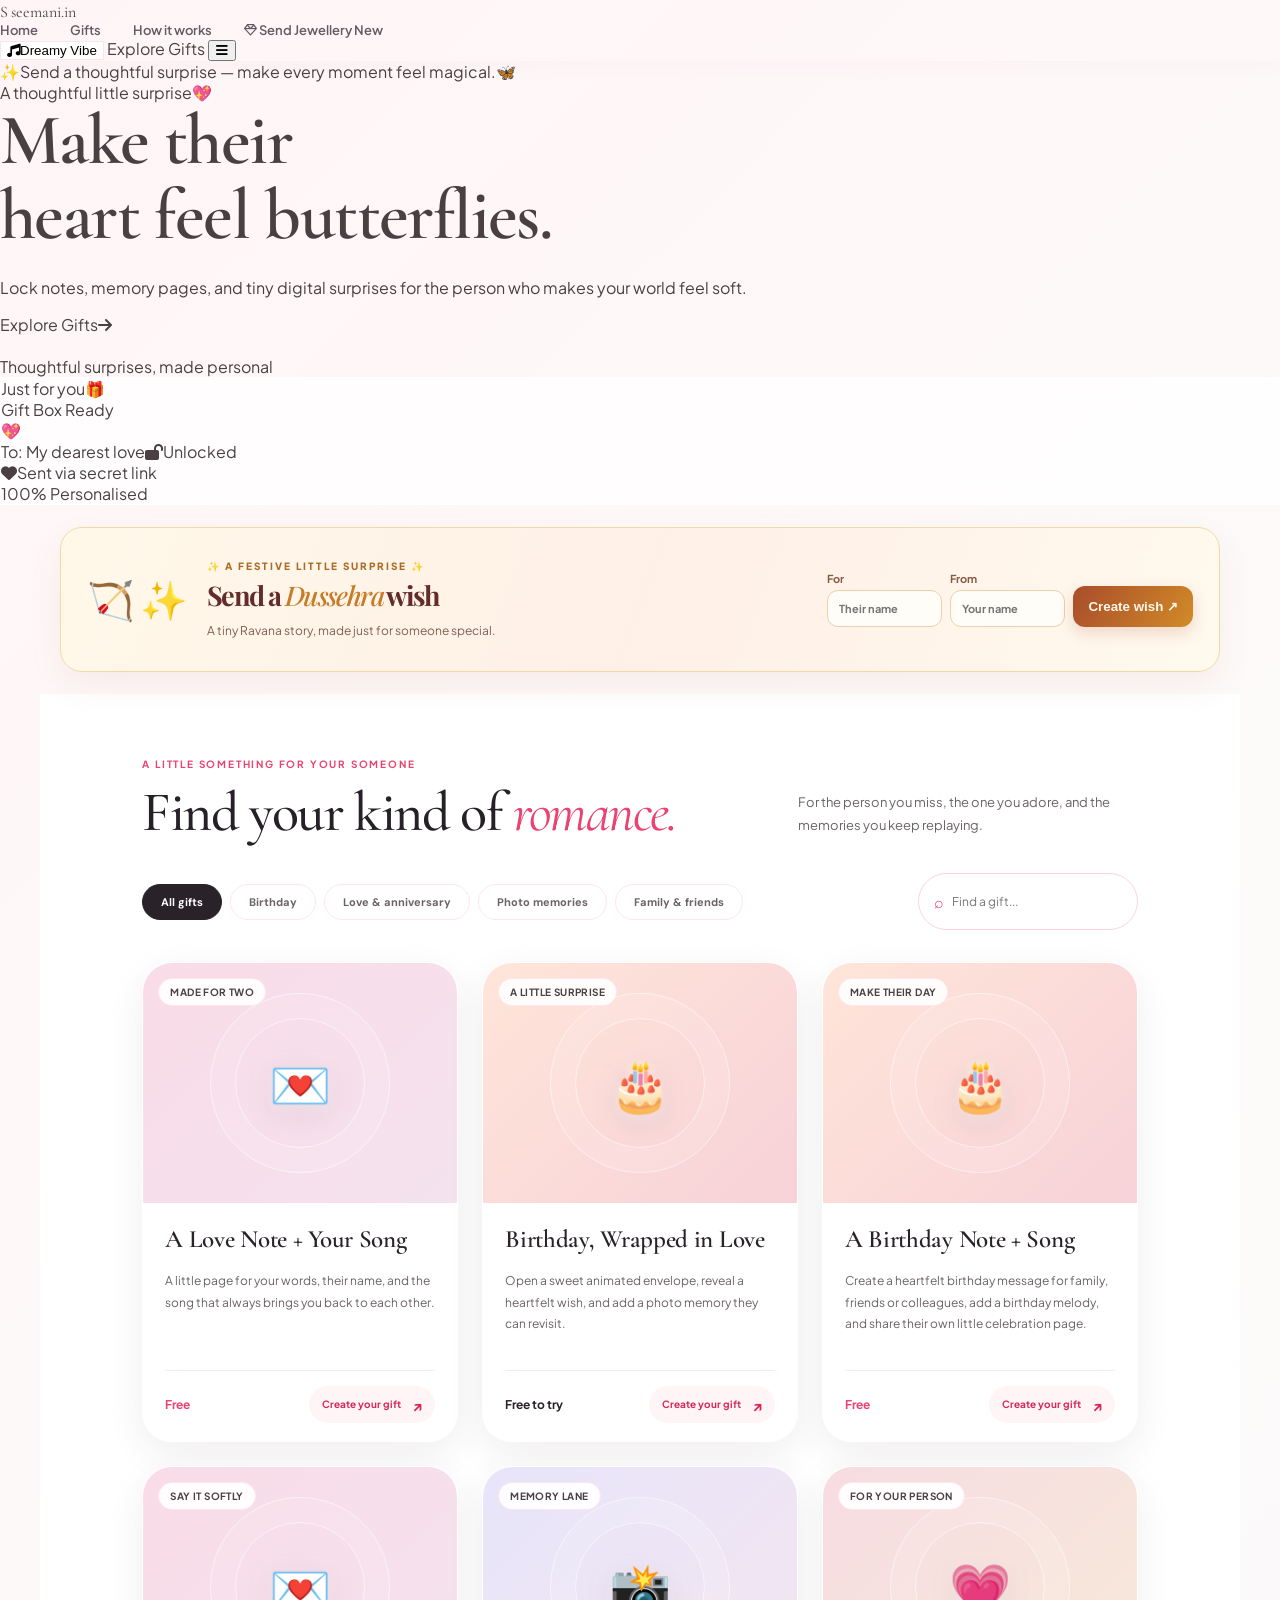
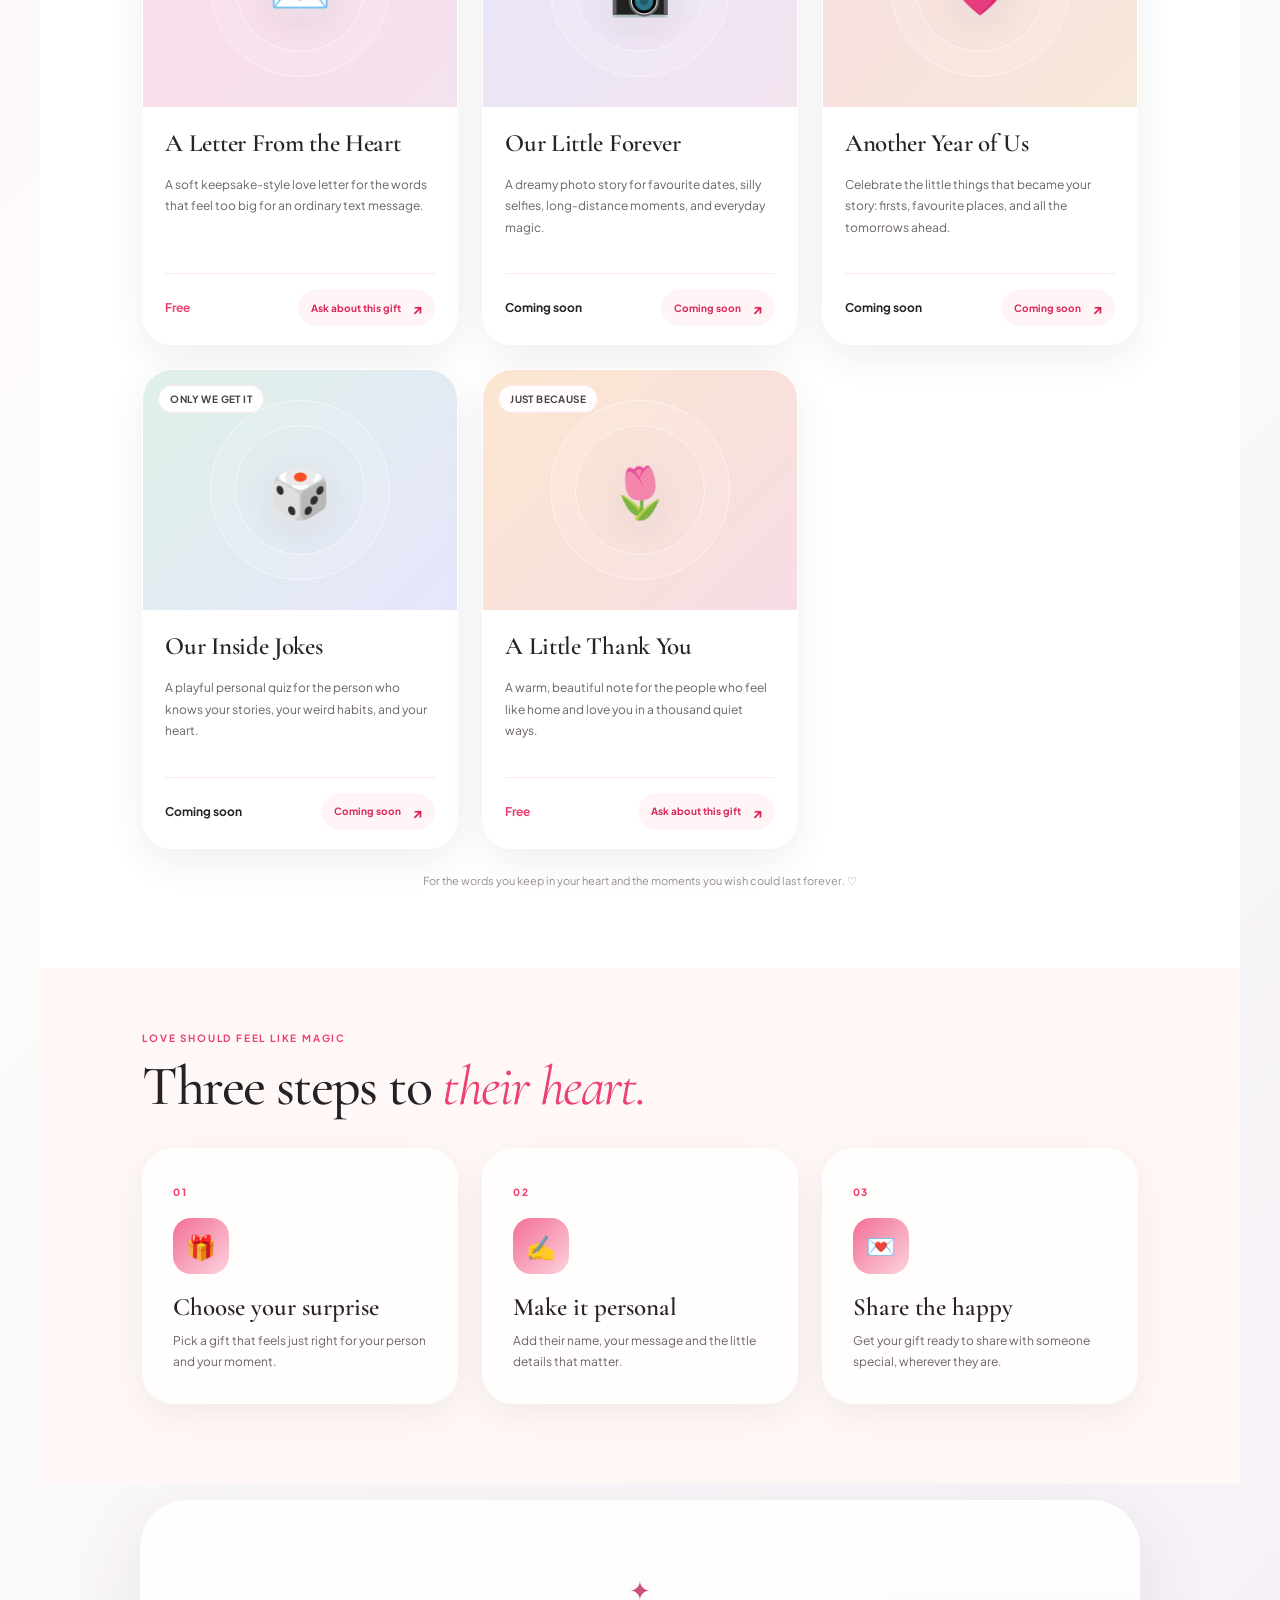
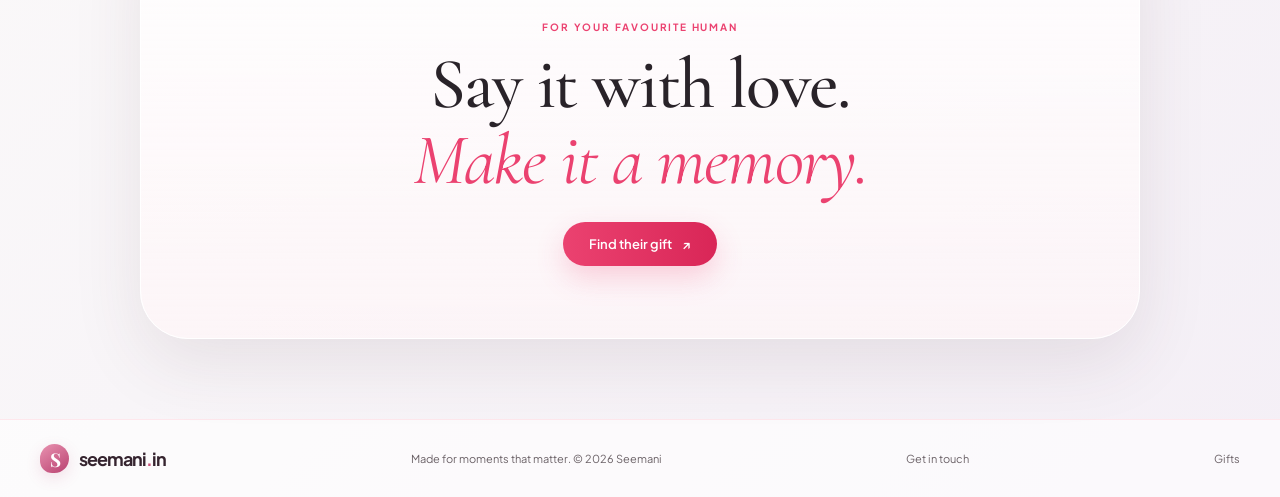
==== commit fe0323a8: "Remove birthday creator from homepage" ====
--- a/index.html
+++ b/index.html
@@ -177,7 +177,6 @@
         <a href="./" class="hover:text-blush-500 transition-colors">Home</a>
         <a href="#collections" class="hover:text-blush-500 transition-colors">Gifts</a>
         <a href="#how-it-works" class="hover:text-blush-500 transition-colors">How it works</a>
-        <a href="#birthday-creator" class="hover:text-blush-500 transition-colors">Birthday wishes</a>
         <a href="/jwellery/" class="text-blush-500 font-semibold hover:opacity-80 transition-opacity flex items-center gap-1.5"><i class="fa-regular fa-gem text-xs"></i> Send Jewellery <span class="bg-blush-100 text-blush-600 text-[10px] px-1.5 py-0.5 rounded-full uppercase tracking-wider">New</span></a>
       </nav>
       <div class="flex items-center gap-2 sm:gap-3 shrink-0">
@@ -226,42 +225,7 @@
       </div>
     </section>
 
-<section id="birthday-creator" class="birthday-creator section-wrap" aria-labelledby="birthday-creator-title">
-<div class="birthday-intro"><span class="birthday-eyebrow">A LITTLE CELEBRATION, MADE BY YOU</span><h2 id="birthday-creator-title">Make their birthday <em>unforgettable.</em></h2><p>Create a personal birthday page for family, friends or colleagues — with your own message and a song. Copy the link and send a little happiness.</p></div>
-<div class="birthday-builder">
-<form id="birthday-form" class="birthday-form">
-<label>Who is celebrating?<input id="birthday-to" maxlength="60" required placeholder="e.g. Anju"></label>
-<label>Your name<input id="birthday-from" maxlength="60" required placeholder="e.g. Shrikant"></label>
-<label>Relationship<select id="birthday-relationship"><option value="family">Family</option><option value="friend" selected>Friend</option><option value="colleague">Colleague</option><option value="partner">Someone special</option></select></label>
-<label>Birthday message<textarea id="birthday-message" maxlength="700" rows="4" placeholder="Write something heartfelt, funny or encouraging…"></textarea></label>
-<label>Song / music<select id="birthday-song"><option value="happy-birthday">Happy Birthday — instrumental melody</option><option value="celebration">Celebration — upbeat instrumental</option><option value="calm">Warm & heartfelt — soft instrumental</option><option value="none">No music</option></select></label>
-<p class="birthday-form-note"><i class="fa-solid fa-music" aria-hidden="true"></i> Choose a built-in melody. The recipient can start it with one tap.</p>
-<button class="birthday-primary" type="submit"><i class="fa-solid fa-wand-magic-sparkles" aria-hidden="true"></i> Create birthday page</button>
-</form>
-<div id="birthday-result" class="birthday-result" hidden>
-<div class="birthday-preview"><div class="birthday-confetti" aria-hidden="true">✦　✧　🎈　✧　✦</div><p class="birthday-preview-kicker">A LITTLE NOTE JUST FOR YOU</p><h3>Happy Birthday, <span id="birthday-preview-to"></span>!</h3><p id="birthday-preview-message" class="birthday-preview-message"></p><p class="birthday-preview-signoff">With love and good wishes,<br><strong id="birthday-preview-from"></strong></p><button type="button" id="birthday-song-toggle" class="birthday-song-toggle"><i class="fa-solid fa-play" aria-hidden="true"></i> Play birthday music</button><p id="birthday-song-status" class="birthday-song-status" role="status" aria-live="polite"></p></div>
-<label class="birthday-link-label" for="birthday-share-url">Your shareable birthday page</label><div class="birthday-link-row"><input id="birthday-share-url" readonly><button type="button" id="birthday-copy-link"><i class="fa-regular fa-copy" aria-hidden="true"></i> Copy link</button></div><p id="birthday-copy-status" class="birthday-copy-status" role="status" aria-live="polite"></p><div class="birthday-result-actions"><button type="button" id="birthday-edit">Edit message</button><button type="button" id="birthday-share-native"><i class="fa-solid fa-share-nodes" aria-hidden="true"></i> Share</button></div>
-</div></div></section>
-<style id="birthday-creator-styles">
-.birthday-creator{margin:72px auto;padding:clamp(24px,5vw,54px);border:1px solid #f3d9df;border-radius:30px;background:radial-gradient(ellipse at 10% 0%,#fff0f5,transparent 50%),linear-gradient(135deg,#fffdfb,#fff5ee);box-shadow:0 20px 70px #9f496f12;scroll-margin-top:28px}.birthday-intro{text-align:center;max-width:760px;margin:0 auto 30px}.birthday-eyebrow{display:inline-block;color:#bb5a78;font-size:10px;font-weight:800;letter-spacing:.2em}.birthday-intro h2{margin:12px 0;font-family:'Playfair Display','Cormorant Garamond',serif;font-size:clamp(30px,5vw,48px);line-height:1.1;color:#36233b}.birthday-intro h2 em{color:#d84f7c}.birthday-intro p{max-width:62ch;margin:0 auto;color:#75636d;line-height:1.7;font-size:14px}.birthday-builder{max-width:940px;margin:0 auto;display:grid;grid-template-columns:minmax(0,1fr);gap:24px}.birthday-form{display:grid;grid-template-columns:repeat(2,minmax(0,1fr));gap:16px;padding:clamp(18px,3vw,28px);border:1px solid #f0d9df;border-radius:22px;background:#ffffffdf}.birthday-form label{display:flex;flex-direction:column;gap:7px;min-width:0;color:#604b59;font-size:12px;font-weight:700}.birthday-form input,.birthday-form select,.birthday-form textarea,.birthday-link-row input{width:100%;min-width:0;padding:12px 13px;border:1px solid #e8d3db;border-radius:12px;background:#fffdfa;color:#3b2a36;font:500 14px 'DM Sans',sans-serif;outline:none}.birthday-form input:focus,.birthday-form select:focus,.birthday-form textarea:focus,.birthday-link-row input:focus{border-color:#d95c83;box-shadow:0 0 0 3px #d95c831c}.birthday-form textarea{resize:vertical;line-height:1.6}.birthday-form label:nth-of-type(4),.birthday-form label:nth-of-type(5),.birthday-form-note,.birthday-primary{grid-column:1/-1}.birthday-form-note{margin:0;color:#8a7581;font-size:12px;line-height:1.5}.birthday-form-note i{color:#cc6488;margin-right:6px}.birthday-primary,.birthday-link-row button,.birthday-result-actions button,.birthday-song-toggle{display:inline-flex;align-items:center;justify-content:center;gap:8px;border:0;border-radius:999px;cursor:pointer;font:700 13px 'DM Sans',sans-serif;transition:transform .18s ease,filter .18s ease}.birthday-primary{padding:14px 22px;color:white;background:linear-gradient(110deg,#c94370,#ed8a8d);box-shadow:0 8px 20px #d75a8128}.birthday-result[hidden]{display:none!important}.birthday-result{padding:clamp(16px,3vw,28px);border:1px solid #f0d9df;border-radius:22px;background:#fffdfbe8}.birthday-preview{position:relative;overflow:hidden;text-align:center;padding:clamp(22px,5vw,44px) 18px;border-radius:18px;background:radial-gradient(ellipse at 50% 0%,#633d6b,#281f3a 65%);color:#fff6e9}.birthday-confetti{font-size:20px;color:#ffd48b}.birthday-preview-kicker{margin:15px 0 8px;color:#ffd48b;font-size:9px;font-weight:800;letter-spacing:.2em}.birthday-preview h3{margin:0 auto 14px;font:700 clamp(27px,5vw,43px)/1.12 'Playfair Display','Cormorant Garamond',serif;color:#ffe0a0;overflow-wrap:anywhere}.birthday-preview-message{max-width:56ch;margin:0 auto;color:#fff1ed;line-height:1.8;font-size:15px;white-space:pre-wrap;overflow-wrap:anywhere}.birthday-preview-signoff{margin:22px auto 0;color:#f2d6e7;line-height:1.7}.birthday-preview-signoff strong{color:#ffd48b}.birthday-song-toggle{margin:22px auto 0;padding:11px 18px;background:linear-gradient(110deg,#ffe0a0,#ee9a8a);color:#36233b}.birthday-song-status{min-height:1.3em;margin:8px auto 0;font-size:12px;color:#f5d9e5}.birthday-link-label{display:block;margin:22px 0 8px;color:#604b59;font-size:12px;font-weight:800}.birthday-link-row{display:flex;align-items:stretch;gap:9px}.birthday-link-row input{flex:1}.birthday-link-row button{padding:0 18px;white-space:nowrap;background:#3a2943;color:white}.birthday-copy-status{min-height:1.4em;margin:8px 0 0;color:#a34e70;font-size:12px}.birthday-result-actions{display:flex;gap:10px;justify-content:center;flex-wrap:wrap;margin-top:12px}.birthday-result-actions button{padding:11px 18px;background:#f8e9ee;color:#664357}@media(max-width:640px){.birthday-creator{width:calc(100% - 24px);margin:44px auto;padding:20px 14px;border-radius:22px}.birthday-form{grid-template-columns:minmax(0,1fr);padding:15px}.birthday-form label:nth-of-type(4),.birthday-form label:nth-of-type(5),.birthday-form-note,.birthday-primary{grid-column:auto}.birthday-link-row{flex-direction:column}.birthday-link-row button{min-height:44px}.birthday-preview{padding:26px 14px}}@media(prefers-reduced-motion:reduce){.birthday-primary,.birthday-link-row button,.birthday-result-actions button,.birthday-song-toggle{transition:none}}
-</style>
-<script id="birthday-creator-logic">
-(()=> {
- const $=id=>document.getElementById(id),form=$('birthday-form'),result=$('birthday-result');if(!form||!result)return;
- const params=new URLSearchParams(location.search),state={ctx:null,osc:[],playing:false,timer:null};
- const relationships={family:'With love to my wonderful family,',friend:'To an amazing friend,',colleague:'Wishing you success and happiness,',partner:'To someone who makes life brighter,'};
- const songs=['happy-birthday','celebration','calm','none'];
- function stopSong(){if(state.timer)clearTimeout(state.timer);state.timer=null;try{state.osc.forEach(o=>{try{o.stop()}catch(_){}});if(state.ctx&&state.ctx.state!=='closed')state.ctx.close()}catch(_){}state.osc=[];state.ctx=null;state.playing=false;$('birthday-song-toggle').innerHTML='<i class="fa-solid fa-play" aria-hidden="true"></i> Play birthday music'}
- function playSong(){stopSong();const type=$('birthday-song').value;if(type==='none'){$('birthday-song-status').textContent='Music is turned off for this birthday page.';return}const AC=window.AudioContext||window.webkitAudioContext;if(!AC){$('birthday-song-status').textContent='Built-in music is not supported in this browser. Your birthday note still works!';return}try{const ctx=new AC();state.ctx=ctx;const gain=ctx.createGain();gain.gain.value=.045;gain.connect(ctx.destination);const patterns={'happy-birthday':[[392,.25],[392,.25],[440,.5],[392,.5],[523,.5],[494,.9],[392,.25],[392,.25],[440,.5],[392,.5],[587,.5],[523,.9]],celebration:[[523,.22],[659,.22],[784,.34],[659,.22],[784,.34],[988,.5],[784,.22],[659,.22],[523,.5]],calm:[[392,.45],[440,.45],[523,.7],[440,.45],[392,.7],[330,.9],[349,.45],[392,.7],[440,.9]]};let t=ctx.currentTime+.06;for(const [freq,dur] of (patterns[type]||patterns['happy-birthday'])){const osc=ctx.createOscillator(),g=ctx.createGain();osc.type='sine';osc.frequency.value=freq;g.gain.setValueAtTime(.0001,t);g.gain.exponentialRampToValueAtTime(.7,t+.025);g.gain.setValueAtTime(.7,t+dur*.68);g.gain.exponentialRampToValueAtTime(.0001,t+dur*.95);osc.connect(g);g.connect(gain);osc.start(t);osc.stop(t+dur);state.osc.push(osc);t+=dur+.035}state.playing=true;$('birthday-song-toggle').innerHTML='<i class="fa-solid fa-stop" aria-hidden="true"></i> Stop music';$('birthday-song-status').textContent='Birthday melody playing. Tap Stop music to end it.';state.timer=setTimeout(()=>{stopSong();$('birthday-song-status').textContent='Hope that added a little birthday magic!'},Math.max(1000,(t-ctx.currentTime)*1000+100))}catch(e){stopSong();$('birthday-song-status').textContent='Music could not start. Tap Play birthday music again.'}}
- function render(){const to=$('birthday-to').value.trim(),from=$('birthday-from').value.trim(),rel=$('birthday-relationship').value,msg=$('birthday-message').value.trim();$('birthday-preview-to').textContent=to;$('birthday-preview-from').textContent=from;$('birthday-preview-message').textContent=msg||(relationships[rel]+' Happy Birthday! Wishing you laughter, love and a brilliant year ahead.')}
- form.addEventListener('submit',e=>{e.preventDefault();stopSong();const to=$('birthday-to').value.trim().slice(0,60),from=$('birthday-from').value.trim().slice(0,60);if(!to||!from)return;render();const q=new URLSearchParams({birthday:'1',to,from,rel:$('birthday-relationship').value,message:$('birthday-message').value.trim().slice(0,700),song:$('birthday-song').value});const url=new URL('/',location.origin);url.search=q.toString();$('birthday-share-url').value=url.toString();result.hidden=false;form.hidden=true;$('birthday-copy-status').textContent='Your birthday page is ready to share!';result.scrollIntoView({behavior:'smooth',block:'center'})});
- $('birthday-song-toggle').addEventListener('click',()=>state.playing?stopSong():playSong());$('birthday-song').addEventListener('change',()=>{if(state.playing)stopSong();$('birthday-song-status').textContent='Music choice updated. Tap Play birthday music to preview it.'});
- $('birthday-copy-link').addEventListener('click',async()=>{const url=$('birthday-share-url').value;try{if(navigator.clipboard&&window.isSecureContext)await navigator.clipboard.writeText(url);else{const input=$('birthday-share-url');input.focus();input.select();if(!document.execCommand('copy'))throw Error('copy failed')}$('birthday-copy-link').textContent='✓ Copied!';$('birthday-copy-status').textContent='Birthday link copied — ready to send!'}catch(e){$('birthday-share-url').focus();$('birthday-share-url').select();$('birthday-copy-status').textContent='Copy was blocked. The link is selected so you can copy it manually.'}});
- $('birthday-edit').addEventListener('click',()=>{stopSong();result.hidden=true;form.hidden=false;form.scrollIntoView({behavior:'smooth',block:'center'})});$('birthday-share-native').addEventListener('click',async()=>{const data={title:'Happy Birthday!',text:'A little birthday surprise made just for you 🎂',url:$('birthday-share-url').value};if(navigator.share){try{await navigator.share(data)}catch(_){}}else $('birthday-copy-link').click()});
- if(params.get('birthday')==='1'&&params.get('to')&&params.get('from')){$('birthday-to').value=params.get('to').slice(0,60);$('birthday-from').value=params.get('from').slice(0,60);$('birthday-relationship').value=relationships[params.get('rel')]?params.get('rel'):'friend';$('birthday-message').value=params.get('message')||'';$('birthday-song').value=songs.includes(params.get('song'))?params.get('song'):'happy-birthday';render();form.hidden=true;result.hidden=false;$('birthday-share-url').value=location.href;$('birthday-result').scrollIntoView({behavior:'auto',block:'center'})}
- window.addEventListener('pagehide',stopSong)
-})();
-</script>
+
 
     <section class="dussehra-strip" aria-label="Create a Dussehra greeting"><div class="dussehra-strip-art">🏹 ✨</div><div class="dussehra-strip-copy"><p>✨ A FESTIVE LITTLE SURPRISE ✨</p><h2>Send a <em>Dussehra</em> wish</h2><span>A tiny Ravana story, made just for someone special.</span></div><form id="dussehra-form" class="dussehra-form"><label><span>For</span><input id="dussehra-to" maxlength="48" required placeholder="Their name"></label><label><span>From</span><input id="dussehra-from" maxlength="48" required placeholder="Your name"></label><button type="submit">Create wish ↗</button></form><div id="dussehra-share" class="dussehra-share" hidden><label for="dussehra-share-url">Your shareable wish link</label><div class="dussehra-share-row"><input id="dussehra-share-url" readonly aria-label="Shareable Dussehra wish URL"><button id="dussehra-copy" type="button">Copy link</button><button id="dussehra-native-share" type="button">Share ↗</button></div><p>Anyone opening this link will see your names and the animated Dussehra story.</p></div></section>
 
